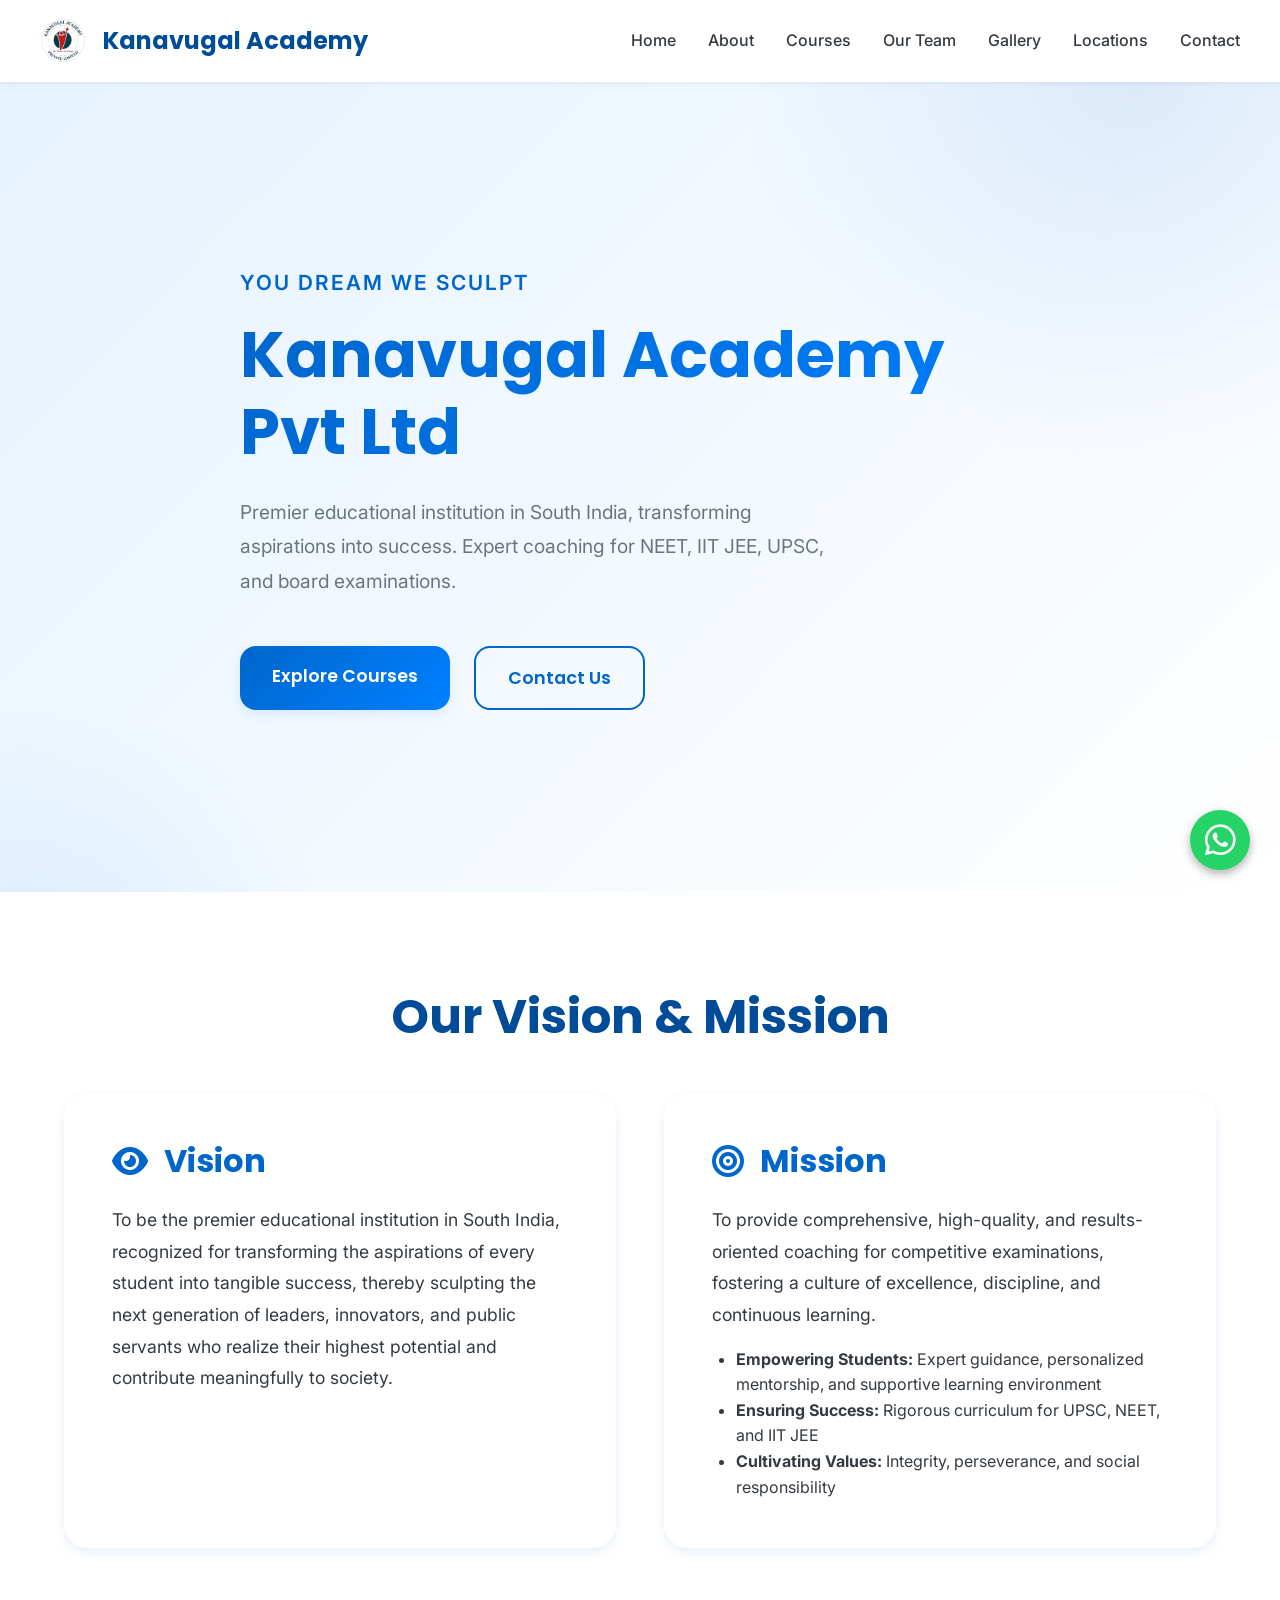
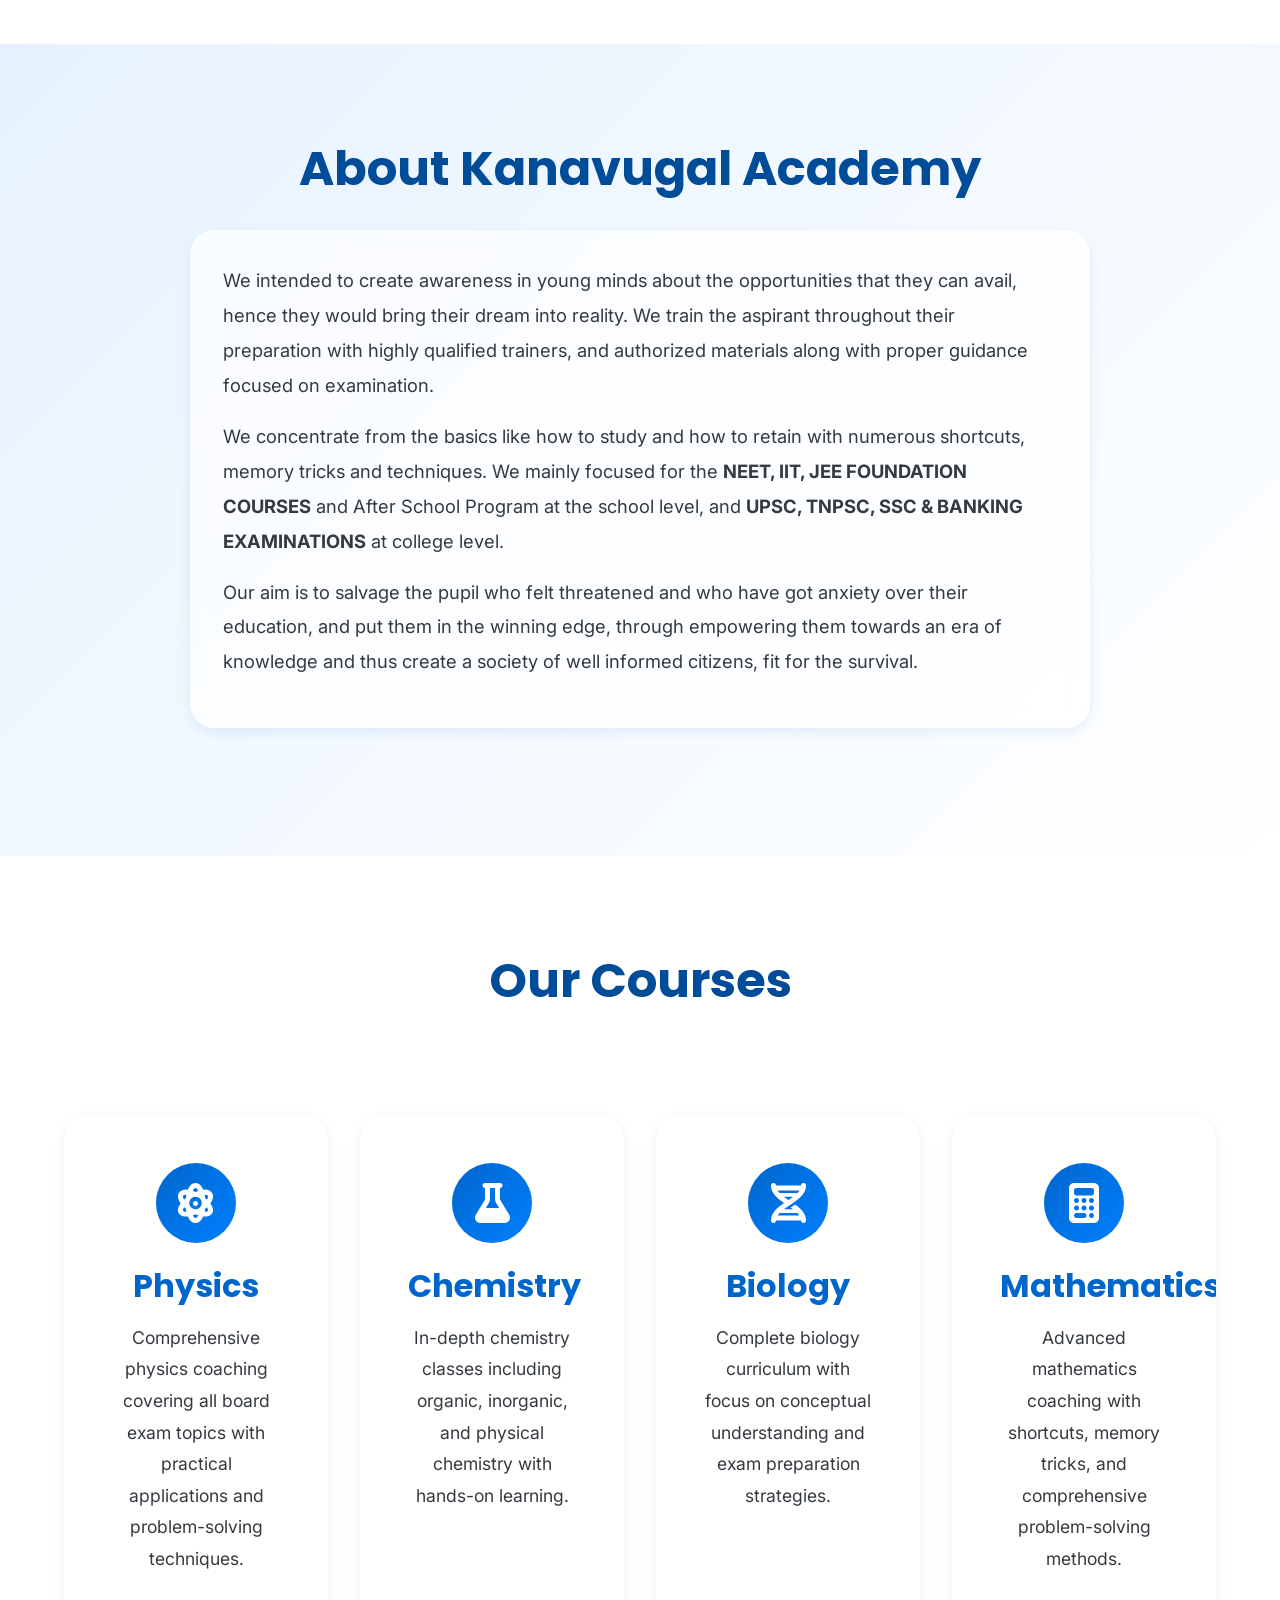
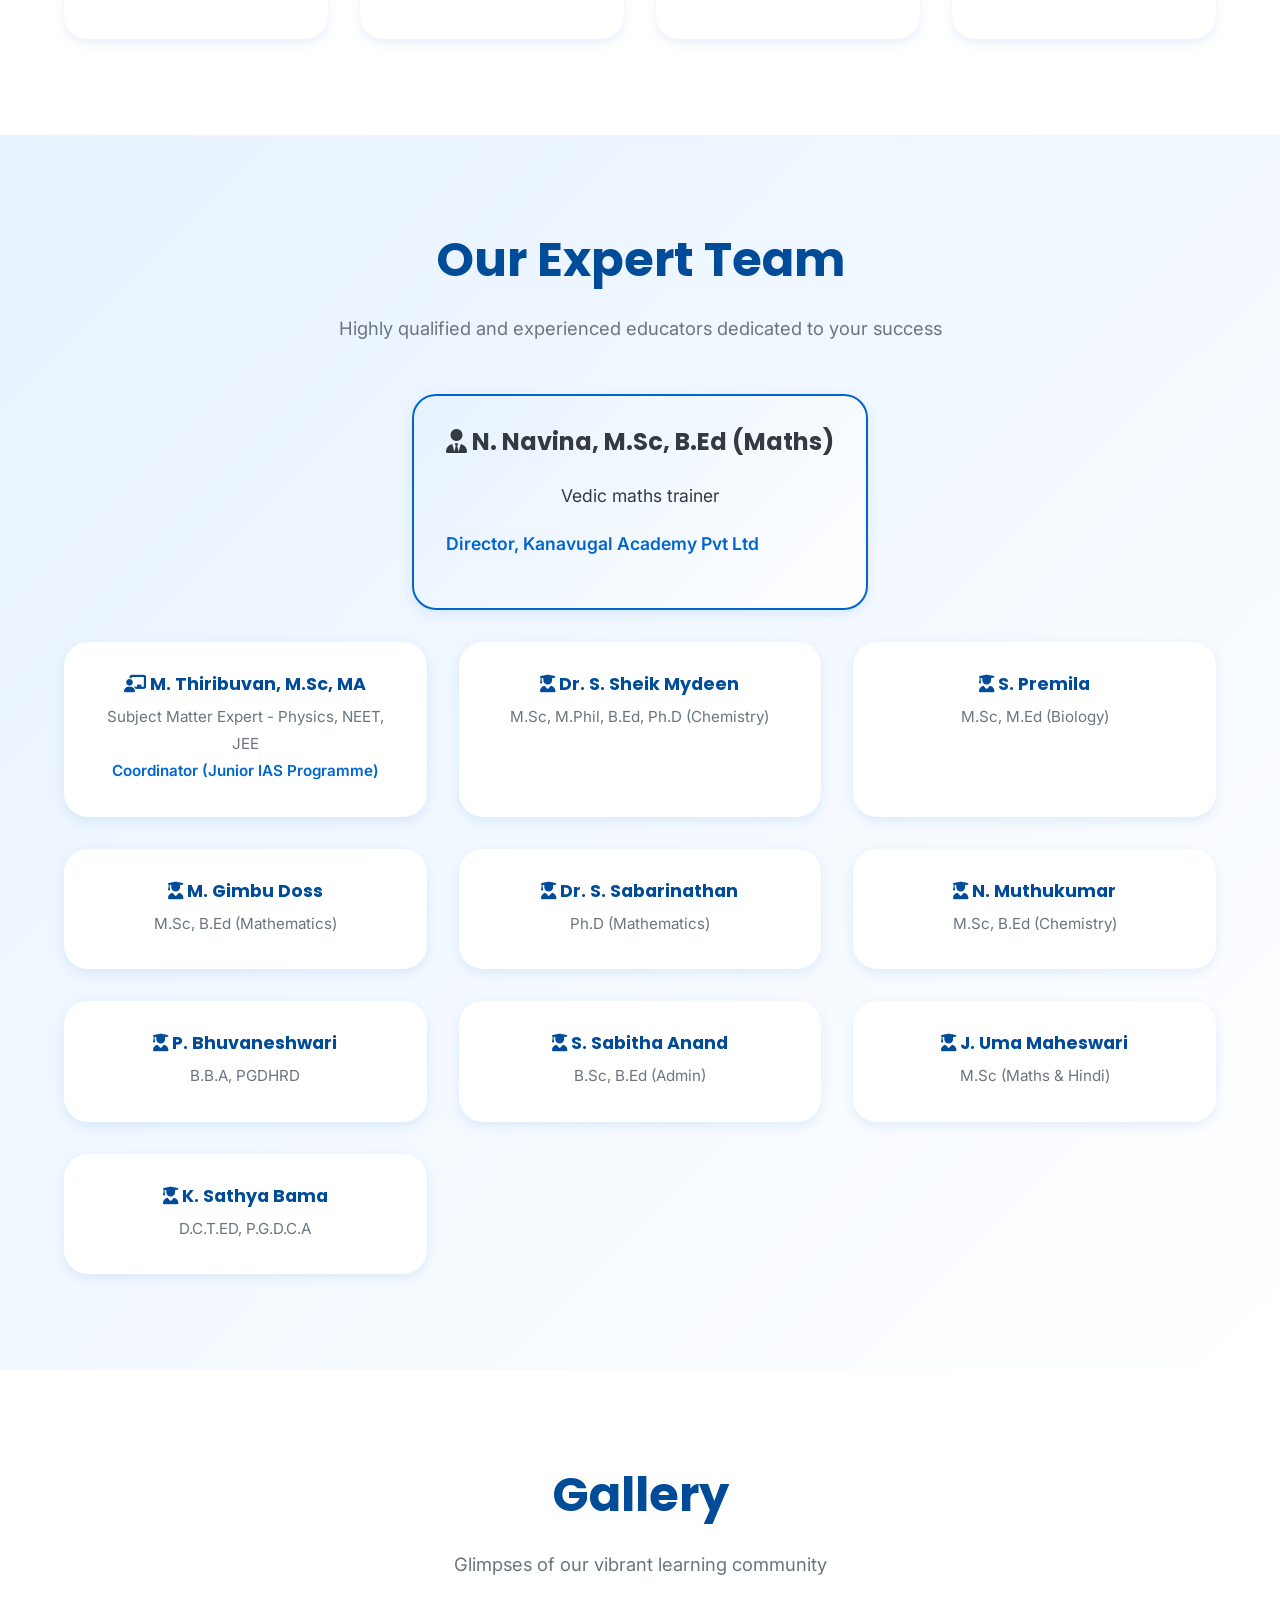
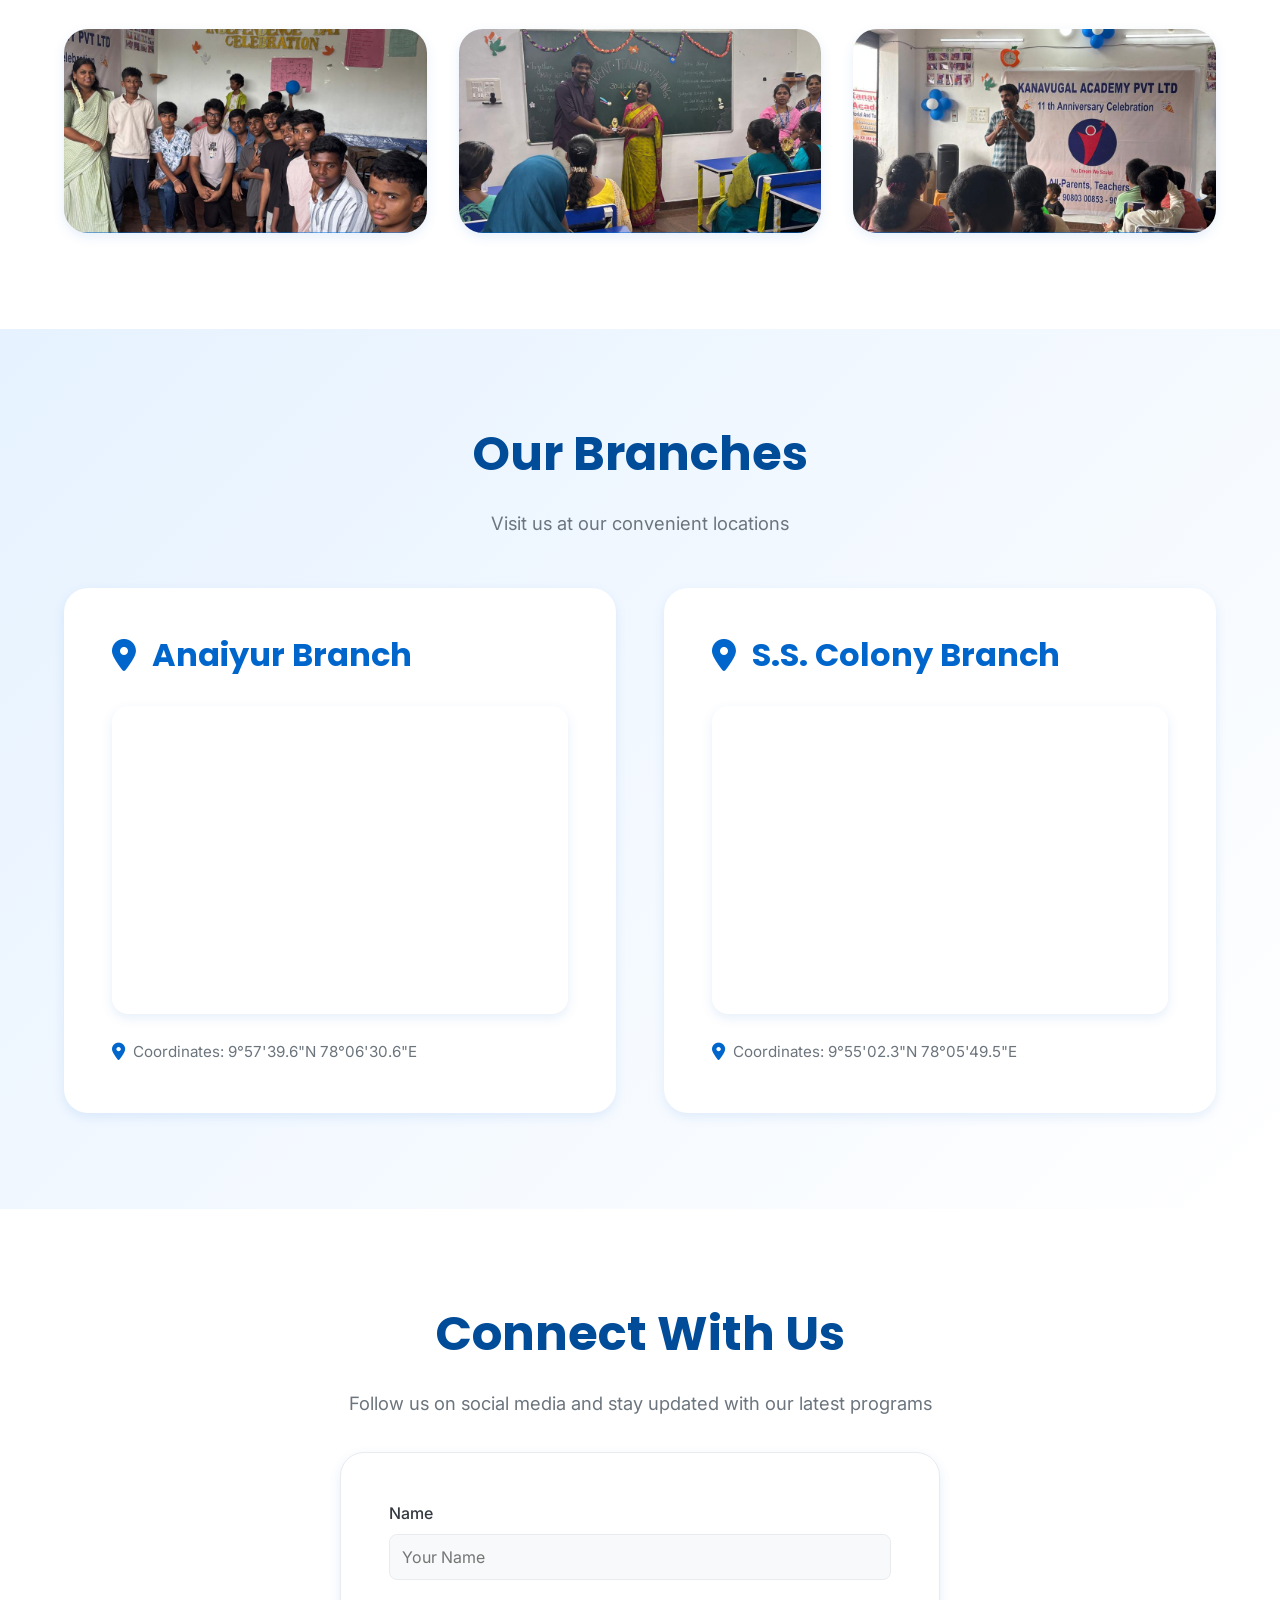
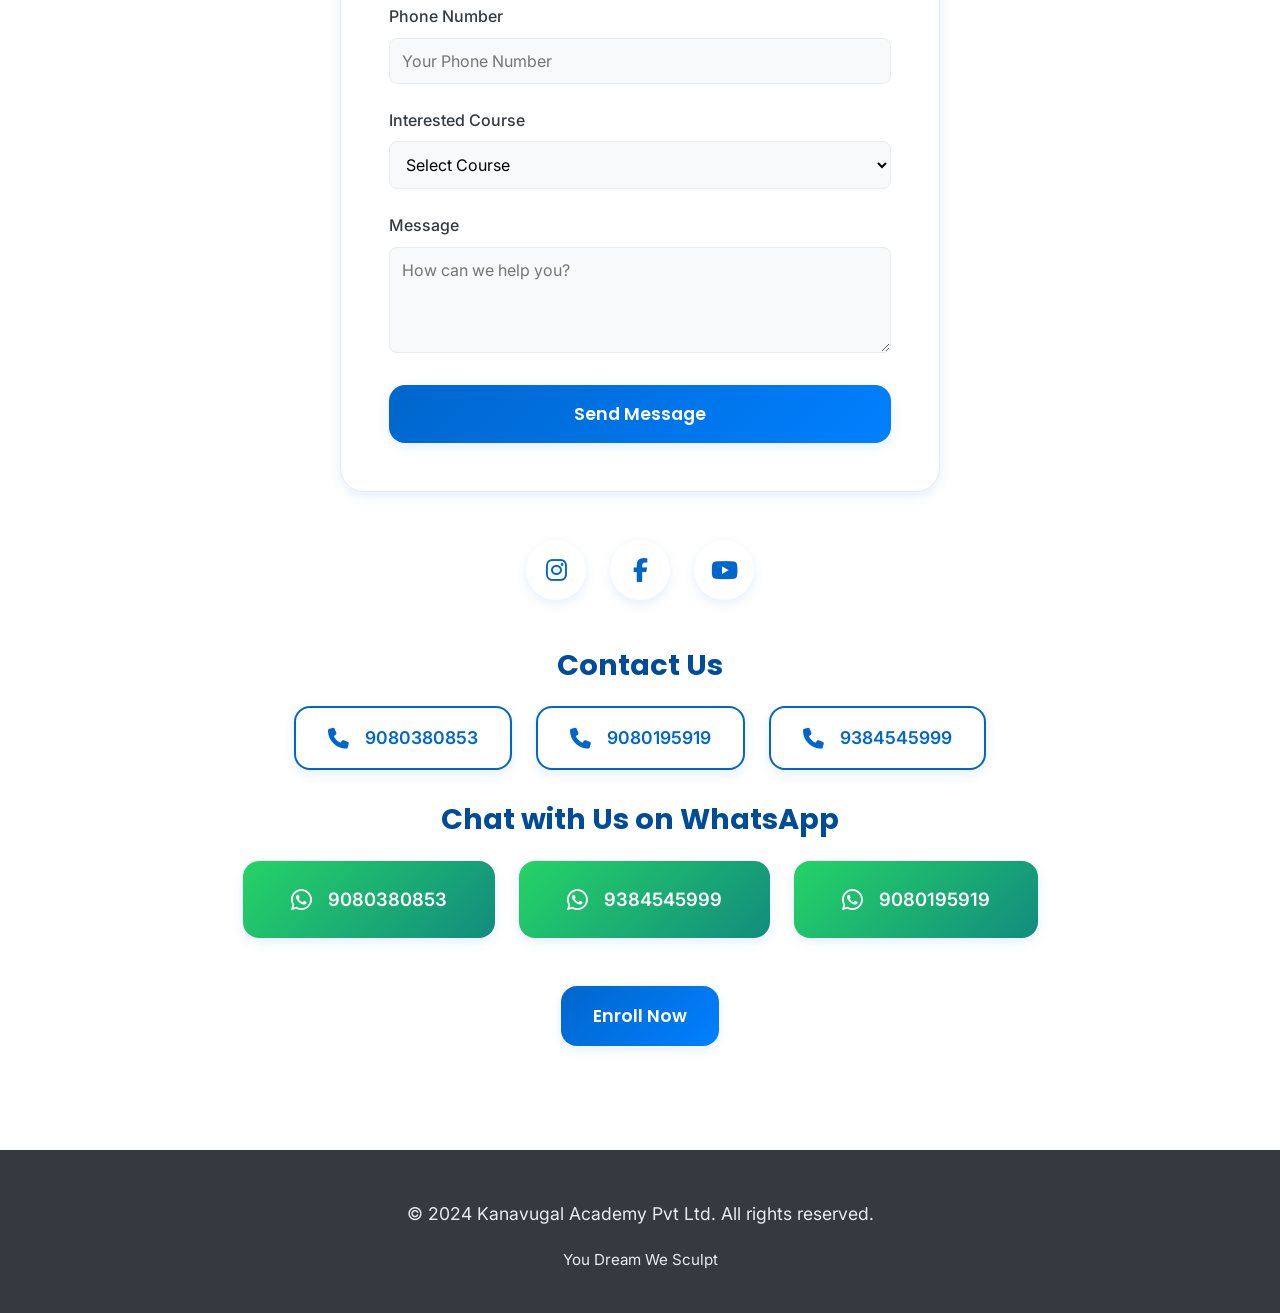
==== index.html @ f7a4aa28 "new" ====
<!DOCTYPE html>
<html lang="en">

<head>
    <meta charset="UTF-8">
    <meta name="viewport" content="width=device-width, initial-scale=1.0">
    <meta name="description"
        content="Kanavugal Academy - Premier tuition center in South India offering coaching for NEET, IIT JEE, UPSC, and board examinations. You Dream We Sculpt.">
    <meta name="keywords"
        content="tuition, coaching, NEET, IIT JEE, UPSC, board exams, education, South India, madurai , anaiyur , s.s colony">
    <title>Kanavugal Academy - You Dream We Sculpt</title>

    <!-- Google Fonts -->
    <link rel="preconnect" href="https://fonts.googleapis.com">
    <link rel="preconnect" href="https://fonts.gstatic.com" crossorigin>
    <link
        href="https://fonts.googleapis.com/css2?family=Inter:wght@300;400;500;600;700&family=Poppins:wght@600;700;800&display=swap"
        rel="stylesheet">

    <!-- Font Awesome -->
    <link rel="stylesheet" href="https://cdnjs.cloudflare.com/ajax/libs/font-awesome/6.4.0/css/all.min.css">

    <!-- Stylesheet -->
    <link rel="stylesheet" href="index.css">
    <link rel="shortcut icon" href="./assets/logo.jpeg" type="image/x-icon">
</head>

<body>
    <!-- Header & Navigation -->
    <header class="header">
        <nav class="nav container">
            <div class="logo">
                <img src="./assets/logo.png" alt="Kanavugal Academy Logo" class="logo-img">
                <span>Kanavugal Academy</span>
            </div>
            <ul class="nav-links" id="navLinks">
                <li><a href="#home">Home</a></li>
                <li><a href="#about">About</a></li>
                <li><a href="#courses">Courses</a></li>
                <li><a href="#staff">Our Team</a></li>
                <li><a href="#gallery">Gallery</a></li>
                <li><a href="#locations">Locations</a></li>
                <li><a href="#contact">Contact</a></li>
            </ul>
            <button class="mobile-menu-toggle" id="mobileMenuToggle" aria-label="Toggle menu">
                <span></span>
                <span></span>
                <span></span>
            </button>
        </nav>
    </header>

    <!-- Hero Section -->
    <section id="home" class="hero">
        <div class="container">
            <div class="hero-content scroll-reveal">
                <p class="hero-tagline">You Dream We Sculpt</p>
                <h1 class="hero-title">Kanavugal Academy Pvt Ltd</h1>
                <p class="hero-description">
                    Premier educational institution in South India, transforming aspirations into success.
                    Expert coaching for NEET, IIT JEE, UPSC, and board examinations.
                </p>
                <div class="hero-buttons">
                    <a href="#courses" class="btn btn-primary">Explore Courses</a>
                    <a href="#contact" class="btn btn-outline">Contact Us</a>
                </div>
            </div>
        </div>
    </section>

    <!-- Vision & Mission Section -->
    <section id="vision-mission" class="section">
        <div class="container">
            <h2 class="text-center scroll-reveal">Our Vision & Mission</h2>
            <div class="vision-mission-grid">
                <!-- Vision Card -->
                <div class="card vision-card scroll-reveal">
                    <h3><i class="fas fa-eye icon"></i> Vision</h3>
                    <p>
                        To be the premier educational institution in South India, recognized for transforming
                        the aspirations of every student into tangible success, thereby sculpting the next
                        generation of leaders, innovators, and public servants who realize their highest
                        potential and contribute meaningfully to society.
                    </p>
                </div>

                <!-- Mission Card -->
                <div class="card mission-card scroll-reveal">
                    <h3><i class="fas fa-bullseye icon"></i> Mission</h3>
                    <p>
                        To provide comprehensive, high-quality, and results-oriented coaching for competitive
                        examinations, fostering a culture of excellence, discipline, and continuous learning.
                    </p>
                    <ul style="margin-top: 1rem; padding-left: 1.5rem;">
                        <li><strong>Empowering Students:</strong> Expert guidance, personalized mentorship, and
                            supportive learning environment</li>
                        <li><strong>Ensuring Success:</strong> Rigorous curriculum for UPSC, NEET, and IIT JEE</li>
                        <li><strong>Cultivating Values:</strong> Integrity, perseverance, and social responsibility</li>
                    </ul>
                </div>
            </div>
        </div>
    </section>

    <!-- About Section -->
    <section id="about" class="section section-alt">
        <div class="container">
            <h2 class="text-center scroll-reveal">About Kanavugal Academy</h2>
            <div class="card card-glass scroll-reveal" style="max-width: 900px; margin: 2rem auto;">
                <p style="font-size: 1.15rem; line-height: 1.9;">
                    We intended to create awareness in young minds about the opportunities that they can avail,
                    hence they would bring their dream into reality. We train the aspirant throughout their
                    preparation with highly qualified trainers, and authorized materials along with proper
                    guidance focused on examination.
                </p>
                <p style="font-size: 1.15rem; line-height: 1.9;">
                    We concentrate from the basics like how to study and how to retain with numerous shortcuts,
                    memory tricks and techniques. We mainly focused for the <strong>NEET, IIT, JEE FOUNDATION
                        COURSES</strong>
                    and After School Program at the school level, and <strong>UPSC, TNPSC, SSC & BANKING
                        EXAMINATIONS</strong>
                    at college level.
                </p>
                <p style="font-size: 1.15rem; line-height: 1.9;">
                    Our aim is to salvage the pupil who felt threatened and who have got anxiety over their education,
                    and put them in the winning edge, through empowering them towards an era of knowledge and thus
                    create a society of well informed citizens, fit for the survival.
                </p>
            </div>
        </div>
    </section>

    <!-- Courses Section -->
    <section id="courses" class="section">
        <div class="container">
            <h2 class="text-center scroll-reveal">Our Courses</h2>
            <p class="text-center scroll-reveal"
                style="max-width: 700px; margin: 0 auto 3rem; font-size: 1.15rem; color: var(--gray);">
                Expert coaching for board examinations with comprehensive curriculum
            </p>
            <div class="courses-grid">
                <!-- Physics -->
                <div class="card course-card scroll-reveal">
                    <div class="course-icon">
                        <i class="fas fa-atom"></i>
                    </div>
                    <h3>Physics</h3>
                    <p>Comprehensive physics coaching covering all board exam topics with practical applications and
                        problem-solving techniques.</p>
                </div>

                <!-- Chemistry -->
                <div class="card course-card scroll-reveal">
                    <div class="course-icon">
                        <i class="fas fa-flask"></i>
                    </div>
                    <h3>Chemistry</h3>
                    <p>In-depth chemistry classes including organic, inorganic, and physical chemistry with hands-on
                        learning.</p>
                </div>

                <!-- Biology -->
                <div class="card course-card scroll-reveal">
                    <div class="course-icon">
                        <i class="fas fa-dna"></i>
                    </div>
                    <h3>Biology</h3>
                    <p>Complete biology curriculum with focus on conceptual understanding and exam preparation
                        strategies.</p>
                </div>

                <!-- Mathematics -->
                <div class="card course-card scroll-reveal">
                    <div class="course-icon">
                        <i class="fas fa-calculator"></i>
                    </div>
                    <h3>Mathematics</h3>
                    <p>Advanced mathematics coaching with shortcuts, memory tricks, and comprehensive problem-solving
                        methods.</p>
                </div>
            </div>
        </div>
    </section>

    <!-- Staff Section -->
    <section id="staff" class="section section-alt">
        <div class="container">
            <h2 class="text-center scroll-reveal">Our Expert Team</h2>
            <p class="text-center scroll-reveal"
                style="max-width: 700px; margin: 0 auto 3rem; font-size: 1.15rem; color: var(--gray);">
                Highly qualified and experienced educators dedicated to your success
            </p>

            <div class="staff-grid">
                <!-- Director -->
                <div class="card director-card scroll-reveal">
                    <h4><i class="fas fa-user-tie"></i> N. Navina, M.Sc, B.Ed (Maths)</h4>
                    <p style="text-align: center;">Vedic maths trainer</p>
                    <p style="font-weight: 600; color: var(--primary-blue); margin-top: 0.5rem;">Director, Kanavugal
                        Academy Pvt Ltd</p>
                </div>

                <!-- Coordinator -->
                <div class="card staff-card scroll-reveal">
                    <h4><i class="fas fa-chalkboard-teacher"></i> M. Thiribuvan, M.Sc, MA</h4>
                    <p>Subject Matter Expert - Physics, NEET, JEE</p>
                    <p style="font-weight: 600; color: var(--primary-blue);">Coordinator (Junior IAS Programme)</p>
                </div>

                <!-- Tutors -->
                <div class="card staff-card scroll-reveal">
                    <h4><i class="fas fa-user-graduate"></i> Dr. S. Sheik Mydeen</h4>
                    <p>M.Sc, M.Phil, B.Ed, Ph.D (Chemistry)</p>
                </div>

                <div class="card staff-card scroll-reveal">
                    <h4><i class="fas fa-user-graduate"></i> S. Premila</h4>
                    <p>M.Sc, M.Ed (Biology)</p>
                </div>

                <div class="card staff-card scroll-reveal">
                    <h4><i class="fas fa-user-graduate"></i> M. Gimbu Doss</h4>
                    <p>M.Sc, B.Ed (Mathematics)</p>
                </div>

                <div class="card staff-card scroll-reveal">
                    <h4><i class="fas fa-user-graduate"></i> Dr. S. Sabarinathan</h4>
                    <p>Ph.D (Mathematics)</p>
                </div>

                <div class="card staff-card scroll-reveal">
                    <h4><i class="fas fa-user-graduate"></i> N. Muthukumar</h4>
                    <p>M.Sc, B.Ed (Chemistry)</p>
                </div>

                <div class="card staff-card scroll-reveal">
                    <h4><i class="fas fa-user-graduate"></i> P. Bhuvaneshwari</h4>
                    <p>B.B.A, PGDHRD</p>
                </div>

                <div class="card staff-card scroll-reveal">
                    <h4><i class="fas fa-user-graduate"></i> S. Sabitha Anand</h4>
                    <p>B.Sc, B.Ed (Admin)</p>
                </div>

                <div class="card staff-card scroll-reveal">
                    <h4><i class="fas fa-user-graduate"></i> J. Uma Maheswari</h4>
                    <p>M.Sc (Maths & Hindi)</p>
                </div>

                <div class="card staff-card scroll-reveal">
                    <h4><i class="fas fa-user-graduate"></i> K. Sathya Bama</h4>
                    <p>D.C.T.ED, P.G.D.C.A</p>
                </div>
            </div>
        </div>
    </section>

    <!-- Gallery Section -->
    <section id="gallery" class="section">
        <div class="container">
            <h2 class="text-center scroll-reveal">Gallery</h2>
            <p class="text-center scroll-reveal"
                style="max-width: 700px; margin: 0 auto 3rem; font-size: 1.15rem; color: var(--gray);">
                Glimpses of our vibrant learning community
            </p>
            <div class="gallery-grid">
                <!-- Group Photo -->
                <div class="gallery-item scroll-reveal">
                    <img src="./assets/group4.jpeg" alt="Kanavugal Academy Group Photo">
                    <div class="gallery-caption">
                        <h4>Our Learning Community</h4>
                        <p>Students and faculty together</p>
                    </div>
                </div>

                <!-- Parent-Teacher Meeting -->
                <div class="gallery-item scroll-reveal">
                    <img src="./assets/P&T meeting2.jpeg" alt="Parent-Teacher Meeting">
                    <div class="gallery-caption">
                        <h4>Parent-Teacher Meeting</h4>
                        <p>Collaborative approach to education</p>
                    </div>
                </div>

                <!-- Anniversary -->
                <div class="gallery-item scroll-reveal">
                    <img src="./assets/anniversary.jpeg" alt="Anniversary Celebration">
                    <div class="gallery-caption">
                        <h4>Anniversary Celebration</h4>
                        <p>Celebrating milestones together</p>
                    </div>
                </div>
            </div>
        </div>
    </section>

    <!-- Locations Section -->
    <section id="locations" class="section section-alt">
        <div class="container">
            <h2 class="text-center scroll-reveal">Our Branches</h2>
            <p class="text-center scroll-reveal"
                style="max-width: 700px; margin: 0 auto 3rem; font-size: 1.15rem; color: var(--gray);">
                Visit us at our convenient locations
            </p>
            <div class="locations-grid">
                <!-- Anaiyur Branch -->
                <div class="card location-card scroll-reveal">
                    <div class="location-header">
                        <i class="fas fa-map-marker-alt"></i>
                        <h3>Anaiyur Branch</h3>
                    </div>
                    <div class="map-container">
                        <iframe src="https://www.google.com/maps?q=9.9610,78.1085&hl=en&z=15&output=embed" width="100%"
                            height="300" style="border:0; border-radius: 0.5rem;" allowfullscreen="" loading="lazy"
                            referrerpolicy="no-referrer-when-downgrade">
                        </iframe>
                    </div>
                    <div class="location-info">
                        <p><i class="fas fa-location-dot"></i> Coordinates: 9°57'39.6"N 78°06'30.6"E</p>
                    </div>
                </div>

                <!-- S.S. Colony Branch -->
                <div class="card location-card scroll-reveal">
                    <div class="location-header">
                        <i class="fas fa-map-marker-alt"></i>
                        <h3>S.S. Colony Branch</h3>
                    </div>
                    <div class="map-container">
                        <iframe src="https://www.google.com/maps?q=9.9173,78.0971&hl=en&z=15&output=embed" width="100%"
                            height="300" style="border:0; border-radius: 0.5rem;" allowfullscreen="" loading="lazy"
                            referrerpolicy="no-referrer-when-downgrade">
                        </iframe>
                    </div>
                    <div class="location-info">
                        <p><i class="fas fa-location-dot"></i> Coordinates: 9°55'02.3"N 78°05'49.5"E</p>
                    </div>
                </div>
            </div>
        </div>
    </section>

    <!-- Contact & Social Section -->
    <section id="contact" class="section">
        <div class="container">
            <h2 class="text-center scroll-reveal">Connect With Us</h2>
            <p class="text-center scroll-reveal"
                style="max-width: 700px; margin: 0 auto 2rem; font-size: 1.15rem; color: var(--gray);">
                Follow us on social media and stay updated with our latest programs
            </p>

            <!-- Contact Form -->
            <div class="card contact-form-card scroll-reveal" style="max-width: 600px; margin: 0 auto 3rem;">
                <form id="contactForm" class="contact-form">
                    <div class="form-group">
                        <label for="name">Name</label>
                        <input type="text" id="name" name="name" required placeholder="Your Name">
                    </div>

                    <div class="form-group">
                        <label for="phone">Phone Number</label>
                        <input type="tel" id="phone" name="phone" required placeholder="Your Phone Number"
                            pattern="[0-9]{10}">
                    </div>

                    <div class="form-group">
                        <label for="course">Interested Course</label>
                        <select id="course" name="course" required>
                            <option value="" disabled selected>Select Course</option>
                            <option value="NEET">NEET</option>
                            <option value="IIT JEE">IIT JEE</option>
                            <option value="UPSC">UPSC</option>
                            <option value="TNPSC">TNPSC</option>
                            <option value="SSC & Banking">SSC & Banking</option>
                            <option value="Board Exams">Board Exams</option>
                            <option value="After School Program">After School Program</option>
                            <option value="Other">Other</option>
                        </select>
                    </div>

                    <div class="form-group">
                        <label for="message">Message</label>
                        <textarea id="message" name="message" rows="4" required
                            placeholder="How can we help you?"></textarea>
                    </div>

                    <div class="text-center">
                        <button type="submit" class="btn btn-primary" style="width: 100%;">Send Message</button>
                    </div>
                </form>
            </div>

            <div class="social-links">
                <a href="https://www.instagram.com/kanavugal_academy?igsh=MWpjbHlkaHV3eWFyMg==" target="_blank"
                    rel="noopener noreferrer" class="social-link" aria-label="Instagram">
                    <i class="fab fa-instagram"></i>
                </a>
                <a href="https://www.facebook.com/share/1A8mV7ntUL/" target="_blank" rel="noopener noreferrer"
                    class="social-link" aria-label="Facebook">
                    <i class="fab fa-facebook-f"></i>
                </a>
                <a href="https://youtube.com/@kanavugalacademy?si=gkngZjti5xDNthuc" target="_blank"
                    rel="noopener noreferrer" class="social-link" aria-label="YouTube">
                    <i class="fab fa-youtube"></i>
                </a>
            </div>

            <!-- Contact Numbers -->
            <div class="contact-info scroll-reveal" style="margin-top: 3rem;">
                <h3 class="text-center" style="margin-bottom: 1.5rem;">Contact Us</h3>
                <div class="contact-numbers">
                    <a href="tel:9080380853" class="contact-number">
                        <i class="fas fa-phone"></i>
                        <span>9080380853</span>
                    </a>
                    <a href="tel:9080195919" class="contact-number">
                        <i class="fas fa-phone"></i>
                        <span>9080195919</span>
                    </a>
                    <a href="tel:9384545999" class="contact-number">
                        <i class="fas fa-phone"></i>
                        <span>9384545999</span>
                    </a>
                </div>
            </div>

            <!-- WhatsApp Buttons -->
            <div class="whatsapp-section scroll-reveal" style="margin-top: 2rem;">
                <h3 class="text-center" style="margin-bottom: 1.5rem;">Chat with Us on WhatsApp</h3>
                <div class="whatsapp-buttons">
                    <a href="https://wa.me/919080380853" target="_blank" rel="noopener noreferrer" class="whatsapp-btn">
                        <i class="fab fa-whatsapp"></i>
                        <span>9080380853</span>
                    </a>
                    <a href="https://wa.me/919384545999" target="_blank" rel="noopener noreferrer" class="whatsapp-btn">
                        <i class="fab fa-whatsapp"></i>
                        <span>9384545999</span>
                    </a>
                    <a href="https://wa.me/919080195919" target="_blank" rel="noopener noreferrer" class="whatsapp-btn">
                        <i class="fab fa-whatsapp"></i>
                        <span>9080195919</span>
                    </a>
                </div>
            </div>

            <div class="text-center scroll-reveal" style="margin-top: 3rem;">
                <a href="#home" class="btn btn-primary">Enroll Now</a>
            </div>
        </div>
    </section>

    <!-- Footer -->
    <footer class="footer">
        <div class="container">
            <p>&copy; 2024 Kanavugal Academy Pvt Ltd. All rights reserved.</p>
            <p style="font-size: 0.95rem; margin-top: 0.5rem;">You Dream We Sculpt</p>
        </div>
    </footer>

    <!-- Floating WhatsApp Button -->
    <a href="https://wa.me/919080380853" class="floating-whatsapp" target="_blank" rel="noopener noreferrer"
        aria-label="Chat on WhatsApp">
        <i class="fab fa-whatsapp"></i>
    </a>

    <!-- JavaScript -->
    <script src="script.js"></script>
</body>

</html>
---- index.css ----
/* ============================================
   KANAVUGAL ACADEMY - DESIGN SYSTEM
   Theme: Blue & White Professional
   ============================================ */

/* ============================================
   CSS CUSTOM PROPERTIES
   ============================================ */
:root {
    /* Primary Colors - Blue Theme */
    --primary-blue: #0066cc;
    --primary-blue-dark: #004c99;
    --primary-blue-light: #3385d6;
    --accent-blue: #0080ff;
    --sky-blue: #e6f2ff;

    /* Neutral Colors */
    --white: #ffffff;
    --off-white: #f8f9fa;
    --light-gray: #e9ecef;
    --gray: #6c757d;
    --dark-gray: #343a40;
    --black: #000000;

    /* Gradient Colors */
    --gradient-primary: linear-gradient(135deg, #0066cc 0%, #0080ff 100%);
    --gradient-light: linear-gradient(135deg, #e6f2ff 0%, #ffffff 100%);
    --gradient-overlay: linear-gradient(135deg, rgba(0, 102, 204, 0.9) 0%, rgba(0, 128, 255, 0.9) 100%);

    /* Shadows */
    --shadow-sm: 0 2px 4px rgba(0, 0, 0, 0.05);
    --shadow-md: 0 4px 12px rgba(0, 102, 204, 0.1);
    --shadow-lg: 0 8px 24px rgba(0, 102, 204, 0.15);
    --shadow-xl: 0 16px 48px rgba(0, 102, 204, 0.2);

    /* Spacing */
    --spacing-xs: 0.5rem;
    --spacing-sm: 1rem;
    --spacing-md: 1.5rem;
    --spacing-lg: 2rem;
    --spacing-xl: 3rem;
    --spacing-2xl: 4rem;
    --spacing-3xl: 6rem;

    /* Typography */
    --font-primary: 'Inter', -apple-system, BlinkMacSystemFont, 'Segoe UI', sans-serif;
    --font-heading: 'Poppins', 'Inter', sans-serif;

    /* Border Radius */
    --radius-sm: 0.5rem;
    --radius-md: 1rem;
    --radius-lg: 1.5rem;
    --radius-xl: 2rem;

    /* Transitions */
    --transition-fast: 0.2s ease;
    --transition-base: 0.3s ease;
    --transition-slow: 0.5s ease;

    /* Z-index */
    --z-dropdown: 1000;
    --z-sticky: 1020;
    --z-fixed: 1030;
    --z-modal: 1050;
}

/* ============================================
   RESET & BASE STYLES
   ============================================ */
* {
    margin: 0;
    padding: 0;
    box-sizing: border-box;
}

html {
    scroll-behavior: smooth;
    font-size: 16px;
}

body {
    font-family: var(--font-primary);
    color: var(--dark-gray);
    background-color: var(--white);
    line-height: 1.6;
    overflow-x: hidden;
}

/* ============================================
   TYPOGRAPHY
   ============================================ */
h1,
h2,
h3,
h4,
h5,
h6 {
    font-family: var(--font-heading);
    font-weight: 700;
    line-height: 1.2;
    color: var(--dark-gray);
    margin-bottom: var(--spacing-md);
}

h1 {
    font-size: clamp(2.5rem, 5vw, 4rem);
    background: var(--gradient-primary);
    -webkit-background-clip: text;
    -webkit-text-fill-color: transparent;
    background-clip: text;
}

h2 {
    font-size: clamp(2rem, 4vw, 3rem);
    color: var(--primary-blue-dark);
}

h3 {
    font-size: clamp(1.5rem, 3vw, 2rem);
    color: var(--primary-blue);
}

h4 {
    font-size: clamp(1.25rem, 2.5vw, 1.5rem);
}

p {
    margin-bottom: var(--spacing-sm);
    font-size: 1.1rem;
    line-height: 1.8;
}

a {
    color: var(--primary-blue);
    text-decoration: none;
    transition: var(--transition-base);
}

a:hover {
    color: var(--accent-blue);
}

/* ============================================
   LAYOUT UTILITIES
   ============================================ */
.container {
    max-width: 1200px;
    margin: 0 auto;
    padding: 0 var(--spacing-md);
}

.section {
    padding: var(--spacing-3xl) 0;
    position: relative;
}

.section-alt {
    background: var(--gradient-light);
}

.text-center {
    text-align: center;
}

.flex {
    display: flex;
}

.flex-center {
    display: flex;
    justify-content: center;
    align-items: center;
}

.grid {
    display: grid;
    gap: var(--spacing-lg);
}

/* ============================================
   BUTTONS
   ============================================ */
.btn {
    display: inline-block;
    padding: var(--spacing-sm) var(--spacing-lg);
    font-family: var(--font-heading);
    font-size: 1.1rem;
    font-weight: 600;
    text-align: center;
    border: none;
    border-radius: var(--radius-md);
    cursor: pointer;
    transition: all var(--transition-base);
    text-decoration: none;
    position: relative;
    overflow: hidden;
}

.btn-primary {
    background: var(--gradient-primary);
    color: var(--white);
    box-shadow: var(--shadow-md);
}

.btn-primary:hover {
    transform: translateY(-2px);
    box-shadow: var(--shadow-lg);
    color: var(--white);
}

.btn-primary::before {
    content: '';
    position: absolute;
    top: 0;
    left: -100%;
    width: 100%;
    height: 100%;
    background: linear-gradient(90deg, transparent, rgba(255, 255, 255, 0.3), transparent);
    transition: var(--transition-slow);
}

.btn-primary:hover::before {
    left: 100%;
}

.btn-outline {
    background: transparent;
    color: var(--primary-blue);
    border: 2px solid var(--primary-blue);
}

.btn-outline:hover {
    background: var(--primary-blue);
    color: var(--white);
    transform: translateY(-2px);
}

/* ============================================
   CARDS
   ============================================ */
.card {
    background: var(--white);
    border-radius: var(--radius-lg);
    padding: var(--spacing-lg);
    box-shadow: var(--shadow-md);
    transition: all var(--transition-base);
    position: relative;
    overflow: hidden;
}

.card::before {
    content: '';
    position: absolute;
    top: 0;
    left: 0;
    width: 100%;
    height: 4px;
    background: var(--gradient-primary);
    transform: scaleX(0);
    transition: var(--transition-base);
}

.card:hover {
    transform: translateY(-8px);
    box-shadow: var(--shadow-xl);
}

.card:hover::before {
    transform: scaleX(1);
}

.card-glass {
    background: rgba(255, 255, 255, 0.7);
    backdrop-filter: blur(10px);
    border: 1px solid rgba(255, 255, 255, 0.3);
}

/* ============================================
   HEADER & NAVIGATION
   ============================================ */
.header {
    position: sticky;
    top: 0;
    width: 100%;
    background: rgba(255, 255, 255, 0.95);
    backdrop-filter: blur(10px);
    box-shadow: var(--shadow-sm);
    z-index: var(--z-sticky);
    transition: var(--transition-base);
}

.nav {
    display: flex;
    justify-content: space-between;
    align-items: center;
    padding: var(--spacing-sm) 0;
}

.logo {
    display: flex;
    align-items: center;
    gap: var(--spacing-sm);
    font-family: var(--font-heading);
    font-size: 1.5rem;
    font-weight: 700;
    color: var(--primary-blue-dark);
}

.logo-img {
    height: 50px;
    width: auto;
}

.nav-links {
    display: flex;
    list-style: none;
    gap: var(--spacing-lg);
    align-items: center;
}

.nav-links a {
    font-weight: 500;
    color: var(--dark-gray);
    position: relative;
    padding: var(--spacing-xs) 0;
}

.nav-links a::after {
    content: '';
    position: absolute;
    bottom: 0;
    left: 0;
    width: 0;
    height: 2px;
    background: var(--gradient-primary);
    transition: var(--transition-base);
}

.nav-links a:hover::after {
    width: 100%;
}

.mobile-menu-toggle {
    display: none;
    flex-direction: column;
    gap: 4px;
    background: none;
    border: none;
    cursor: pointer;
    padding: var(--spacing-xs);
}

.mobile-menu-toggle span {
    width: 25px;
    height: 3px;
    background: var(--primary-blue);
    border-radius: 2px;
    transition: var(--transition-base);
}

/* ============================================
   HERO SECTION
   ============================================ */
.hero {
    min-height: 90vh;
    display: flex;
    align-items: center;
    position: relative;
    background: var(--gradient-light);
    overflow: hidden;
}

.hero::before {
    content: '';
    position: absolute;
    top: -50%;
    right: -20%;
    width: 800px;
    height: 800px;
    background: radial-gradient(circle, rgba(0, 102, 204, 0.1) 0%, transparent 70%);
    border-radius: 50%;
    animation: float 20s ease-in-out infinite;
}

.hero::after {
    content: '';
    position: absolute;
    bottom: -50%;
    left: -20%;
    width: 600px;
    height: 600px;
    background: radial-gradient(circle, rgba(0, 128, 255, 0.1) 0%, transparent 70%);
    border-radius: 50%;
    animation: float 15s ease-in-out infinite reverse;
}

.hero-content {
    position: relative;
    z-index: 1;
    max-width: 800px;
}

.hero-tagline {
    font-size: 1.3rem;
    color: var(--primary-blue);
    font-weight: 600;
    margin-bottom: var(--spacing-sm);
    text-transform: uppercase;
    letter-spacing: 2px;
}

.hero-title {
    margin-bottom: var(--spacing-md);
}

.hero-description {
    font-size: 1.2rem;
    color: var(--gray);
    margin-bottom: var(--spacing-xl);
    max-width: 600px;
}

.hero-buttons {
    display: flex;
    gap: var(--spacing-md);
    flex-wrap: wrap;
}

/* ============================================
   VISION & MISSION
   ============================================ */
.vision-mission-grid {
    display: grid;
    grid-template-columns: repeat(auto-fit, minmax(300px, 1fr));
    gap: var(--spacing-xl);
    margin-top: var(--spacing-xl);
}

.vision-card,
.mission-card {
    position: relative;
    padding: var(--spacing-xl);
}

.vision-card h3,
.mission-card h3 {
    display: flex;
    align-items: center;
    gap: var(--spacing-sm);
    margin-bottom: var(--spacing-md);
}

.icon {
    font-size: 2rem;
}

/* ============================================
   COURSES SECTION
   ============================================ */
.courses-grid {
    display: grid;
    grid-template-columns: repeat(auto-fit, minmax(250px, 1fr));
    gap: var(--spacing-lg);
    margin-top: var(--spacing-xl);
}

.course-card {
    text-align: center;
    padding: var(--spacing-xl);
    width: 100%;
}

.course-icon {
    width: 80px;
    height: 80px;
    margin: 0 auto var(--spacing-md);
    background: var(--gradient-primary);
    border-radius: 50%;
    display: flex;
    align-items: center;
    justify-content: center;
    font-size: 2.5rem;
    color: var(--white);
    transition: var(--transition-base);
}

.course-card:hover .course-icon {
    transform: scale(1.1) rotate(5deg);
}

.course-card h3 {
    margin-bottom: var(--spacing-sm);
}

/* ============================================
   STAFF SECTION
   ============================================ */
.staff-grid {
    display: grid;
    grid-template-columns: repeat(auto-fill, minmax(280px, 1fr));
    gap: var(--spacing-lg);
    margin-top: var(--spacing-xl);
}

.staff-card {
    text-align: center;
    padding: var(--spacing-lg);
}

.staff-card h4 {
    color: var(--primary-blue-dark);
    margin-bottom: var(--spacing-xs);
    font-size: 1.1rem;
}

.staff-card p {
    color: var(--gray);
    font-size: 0.95rem;
    margin-bottom: 0;
}

.director-card {
    grid-column: 1 / -1;
    max-width: 600px;
    margin: 0 auto;
    background: var(--gradient-light);
    border: 2px solid var(--primary-blue);
}

/* ============================================
   GALLERY SECTION
   ============================================ */
.gallery-grid {
    display: grid;
    grid-template-columns: repeat(auto-fit, minmax(300px, 1fr));
    gap: var(--spacing-lg);
    margin-top: var(--spacing-xl);
}

.gallery-item {
    position: relative;
    border-radius: var(--radius-lg);
    overflow: hidden;
    box-shadow: var(--shadow-md);
    transition: var(--transition-base);
    aspect-ratio: 16/9;
}

.gallery-item:hover {
    transform: scale(1.05);
    box-shadow: var(--shadow-xl);
}

.gallery-item img {
    width: 100%;
    height: 100%;
    object-fit: cover;
    display: block;
}

.gallery-caption {
    position: absolute;
    bottom: 0;
    left: 0;
    right: 0;
    background: var(--gradient-overlay);
    color: var(--white);
    padding: var(--spacing-md);
    transform: translateY(100%);
    transition: var(--transition-base);
}

.gallery-item:hover .gallery-caption {
    transform: translateY(0);
}

/* ============================================
   LOCATIONS SECTION
   ============================================ */
.locations-grid {
    display: grid;
    grid-template-columns: repeat(auto-fit, minmax(400px, 1fr));
    gap: var(--spacing-xl);
    margin-top: var(--spacing-xl);
}

.location-card {
    padding: var(--spacing-xl);
}

.location-header {
    display: flex;
    align-items: center;
    gap: var(--spacing-sm);
    margin-bottom: var(--spacing-lg);
    color: var(--primary-blue);
}

.location-header i {
    font-size: 2rem;
    color: var(--primary-blue);
}

.location-header h3 {
    margin-bottom: 0;
}

.map-container {
    margin-bottom: var(--spacing-md);
    border-radius: var(--radius-md);
    overflow: hidden;
    box-shadow: var(--shadow-md);
    transition: var(--transition-base);
}

.map-container:hover {
    box-shadow: var(--shadow-lg);
    transform: scale(1.02);
}

.location-info {
    display: flex;
    flex-direction: column;
    gap: var(--spacing-xs);
}

.location-info p {
    display: flex;
    align-items: center;
    gap: var(--spacing-xs);
    color: var(--gray);
    font-size: 0.95rem;
    margin-bottom: 0;
}

.location-info i {
    color: var(--primary-blue);
    font-size: 1.1rem;
}

/* ============================================
   CONTACT FORM
   ============================================ */
.contact-form-card {
    padding: var(--spacing-xl);
    background: var(--white);
    border: 1px solid var(--light-gray);
}

.form-group {
    margin-bottom: var(--spacing-md);
    text-align: left;
}

.form-group label {
    display: block;
    margin-bottom: 0.5rem;
    color: var(--dark-gray);
    font-weight: 500;
}

.form-group input,
.form-group select,
.form-group textarea {
    width: 100%;
    padding: 0.75rem;
    border: 1px solid var(--light-gray);
    border-radius: var(--radius-sm);
    font-family: var(--font-primary);
    font-size: 1rem;
    transition: var(--transition-base);
    background-color: var(--off-white);
}

.form-group input:focus,
.form-group select:focus,
.form-group textarea:focus {
    outline: none;
    border-color: var(--primary-blue);
    box-shadow: 0 0 0 3px var(--sky-blue);
    background-color: var(--white);
}

.form-group textarea {
    resize: vertical;
}

/* ============================================
   SOCIAL & CONTACT
   ============================================ */
.social-links {
    display: flex;
    gap: var(--spacing-md);
    justify-content: center;
    margin-top: var(--spacing-xl);
}

.social-link {
    width: 60px;
    height: 60px;
    border-radius: 50%;
    background: var(--white);
    display: flex;
    align-items: center;
    justify-content: center;
    font-size: 1.5rem;
    box-shadow: var(--shadow-md);
    transition: var(--transition-base);
    color: var(--primary-blue);
}

.social-link:hover {
    transform: translateY(-5px) scale(1.1);
    box-shadow: var(--shadow-lg);
    background: var(--gradient-primary);
    color: var(--white);
}

/* ============================================
   CONTACT NUMBERS & WHATSAPP
   ============================================ */
.contact-info h3,
.whatsapp-section h3 {
    color: var(--primary-blue-dark);
    font-size: 1.8rem;
}

.contact-numbers {
    display: flex;
    flex-wrap: wrap;
    justify-content: center;
    gap: var(--spacing-md);
    margin-top: var(--spacing-md);
}

.contact-number {
    display: flex;
    align-items: center;
    gap: var(--spacing-sm);
    padding: var(--spacing-sm) var(--spacing-lg);
    background: var(--white);
    border: 2px solid var(--primary-blue);
    border-radius: var(--radius-md);
    color: var(--primary-blue);
    font-size: 1.1rem;
    font-weight: 600;
    box-shadow: var(--shadow-md);
    transition: var(--transition-base);
    text-decoration: none;
}

.contact-number:hover {
    background: var(--primary-blue);
    color: var(--white);
    transform: translateY(-3px);
    box-shadow: var(--shadow-lg);
}

.contact-number i {
    font-size: 1.3rem;
}

.whatsapp-buttons {
    display: flex;
    flex-wrap: wrap;
    justify-content: center;
    gap: var(--spacing-md);
    margin-top: var(--spacing-md);
}

.whatsapp-btn {
    display: flex;
    align-items: center;
    gap: var(--spacing-sm);
    padding: var(--spacing-md) var(--spacing-xl);
    background: linear-gradient(135deg, #25D366 0%, #128C7E 100%);
    border-radius: var(--radius-md);
    color: var(--white);
    font-size: 1.15rem;
    font-weight: 600;
    box-shadow: var(--shadow-md);
    transition: var(--transition-base);
    text-decoration: none;
    position: relative;
    overflow: hidden;
}

.whatsapp-btn::before {
    content: '';
    position: absolute;
    top: 0;
    left: -100%;
    width: 100%;
    height: 100%;
    background: linear-gradient(90deg, transparent, rgba(255, 255, 255, 0.3), transparent);
    transition: var(--transition-slow);
}

.whatsapp-btn:hover::before {
    left: 100%;
}

.whatsapp-btn:hover {
    transform: translateY(-3px) scale(1.05);
    box-shadow: var(--shadow-xl);
    color: var(--white);
}

.whatsapp-btn i {
    font-size: 1.5rem;
    animation: pulse 2s ease-in-out infinite;
}

@keyframes pulse {

    0%,
    100% {
        transform: scale(1);
    }

    50% {
        transform: scale(1.1);
    }
}

/* ============================================
   FOOTER
   ============================================ */
.footer {
    background: var(--dark-gray);
    color: var(--white);
    padding: var(--spacing-xl) 0 var(--spacing-md);
    text-align: center;
}

.footer p {
    color: var(--light-gray);
    margin-bottom: var(--spacing-sm);
}

/* ============================================
   ANIMATIONS
   ============================================ */
@keyframes float {

    0%,
    100% {
        transform: translateY(0) rotate(0deg);
    }

    50% {
        transform: translateY(-30px) rotate(5deg);
    }
}

@keyframes fadeInUp {
    from {
        opacity: 0;
        transform: translateY(30px);
    }

    to {
        opacity: 1;
        transform: translateY(0);
    }
}

.fade-in-up {
    animation: fadeInUp 0.8s ease-out forwards;
}

.scroll-reveal {
    opacity: 0;
    transform: translateY(30px);
    transition: all 0.8s ease-out;
}

.scroll-reveal.revealed {
    opacity: 1;
    transform: translateY(0);
}

/* ============================================
   RESPONSIVE DESIGN
   ============================================ */
@media (max-width: 768px) {
    .nav-links {
        position: fixed;
        top: 70px;
        left: -100%;
        width: 100%;
        height: calc(100vh - 70px);
        background: rgba(255, 255, 255, 0.98);
        backdrop-filter: blur(10px);
        flex-direction: column;
        justify-content: flex-start;
        padding: var(--spacing-xl);
        transition: var(--transition-base);
        box-shadow: var(--shadow-lg);
    }

    .nav-links.active {
        left: 0;
    }

    .mobile-menu-toggle {
        display: flex;
    }

    .hero {
        min-height: 70vh;
        text-align: center;
    }

    .hero-content {
        max-width: 100%;
    }

    .hero-buttons {
        justify-content: center;
    }

    .vision-mission-grid {
        grid-template-columns: 1fr;
    }

    .courses-grid {
        grid-template-columns: 1fr;
    }

    .staff-grid {
        grid-template-columns: 1fr;
    }

    .gallery-grid {
        grid-template-columns: 1fr;
    }

    .locations-grid {
        grid-template-columns: 1fr;
    }

    .contact-numbers,
    .whatsapp-buttons {
        flex-direction: column;
        align-items: stretch;
    }

    .contact-number,
    .whatsapp-btn {
        width: 100%;
        justify-content: center;
    }

    .section {
        padding: var(--spacing-xl) 0;
    }
}

@media (max-width: 480px) {
    html {
        font-size: 14px;
    }

    .hero-buttons {
        flex-direction: column;
        width: 100%;
    }

    .btn {
        width: 100%;
    }
}

/* ============================================
   FLOATING WHATSAPP BUTTON UI
   ============================================ */
.floating-whatsapp {
    position: fixed;
    bottom: 30px;
    right: 30px;
    width: 60px;
    height: 60px;
    background: #25D366;
    color: white;
    border-radius: 50%;
    display: flex;
    align-items: center;
    justify-content: center;
    font-size: 35px;
    box-shadow: 0 4px 10px rgba(0, 0, 0, 0.3);
    z-index: 1000;
    transition: all 0.3s ease;
    text-decoration: none;
    animation: float-pulse 2s infinite;
}

.floating-whatsapp:hover {
    background: #128C7E;
    transform: scale(1.1);
    box-shadow: 0 6px 14px rgba(0, 0, 0, 0.4);
    color: white;
}

@keyframes float-pulse {
    0% {
        box-shadow: 0 0 0 0 rgba(37, 211, 102, 0.7);
        transform: scale(1);
    }

    70% {
        box-shadow: 0 0 0 15px rgba(37, 211, 102, 0);
        transform: scale(1);
    }

    100% {
        box-shadow: 0 0 0 0 rgba(37, 211, 102, 0);
        transform: scale(1);
    }
}

@media (max-width: 768px) {
    .floating-whatsapp {
        bottom: 20px;
        right: 20px;
        width: 50px;
        height: 50px;
        font-size: 28px;
    }
}
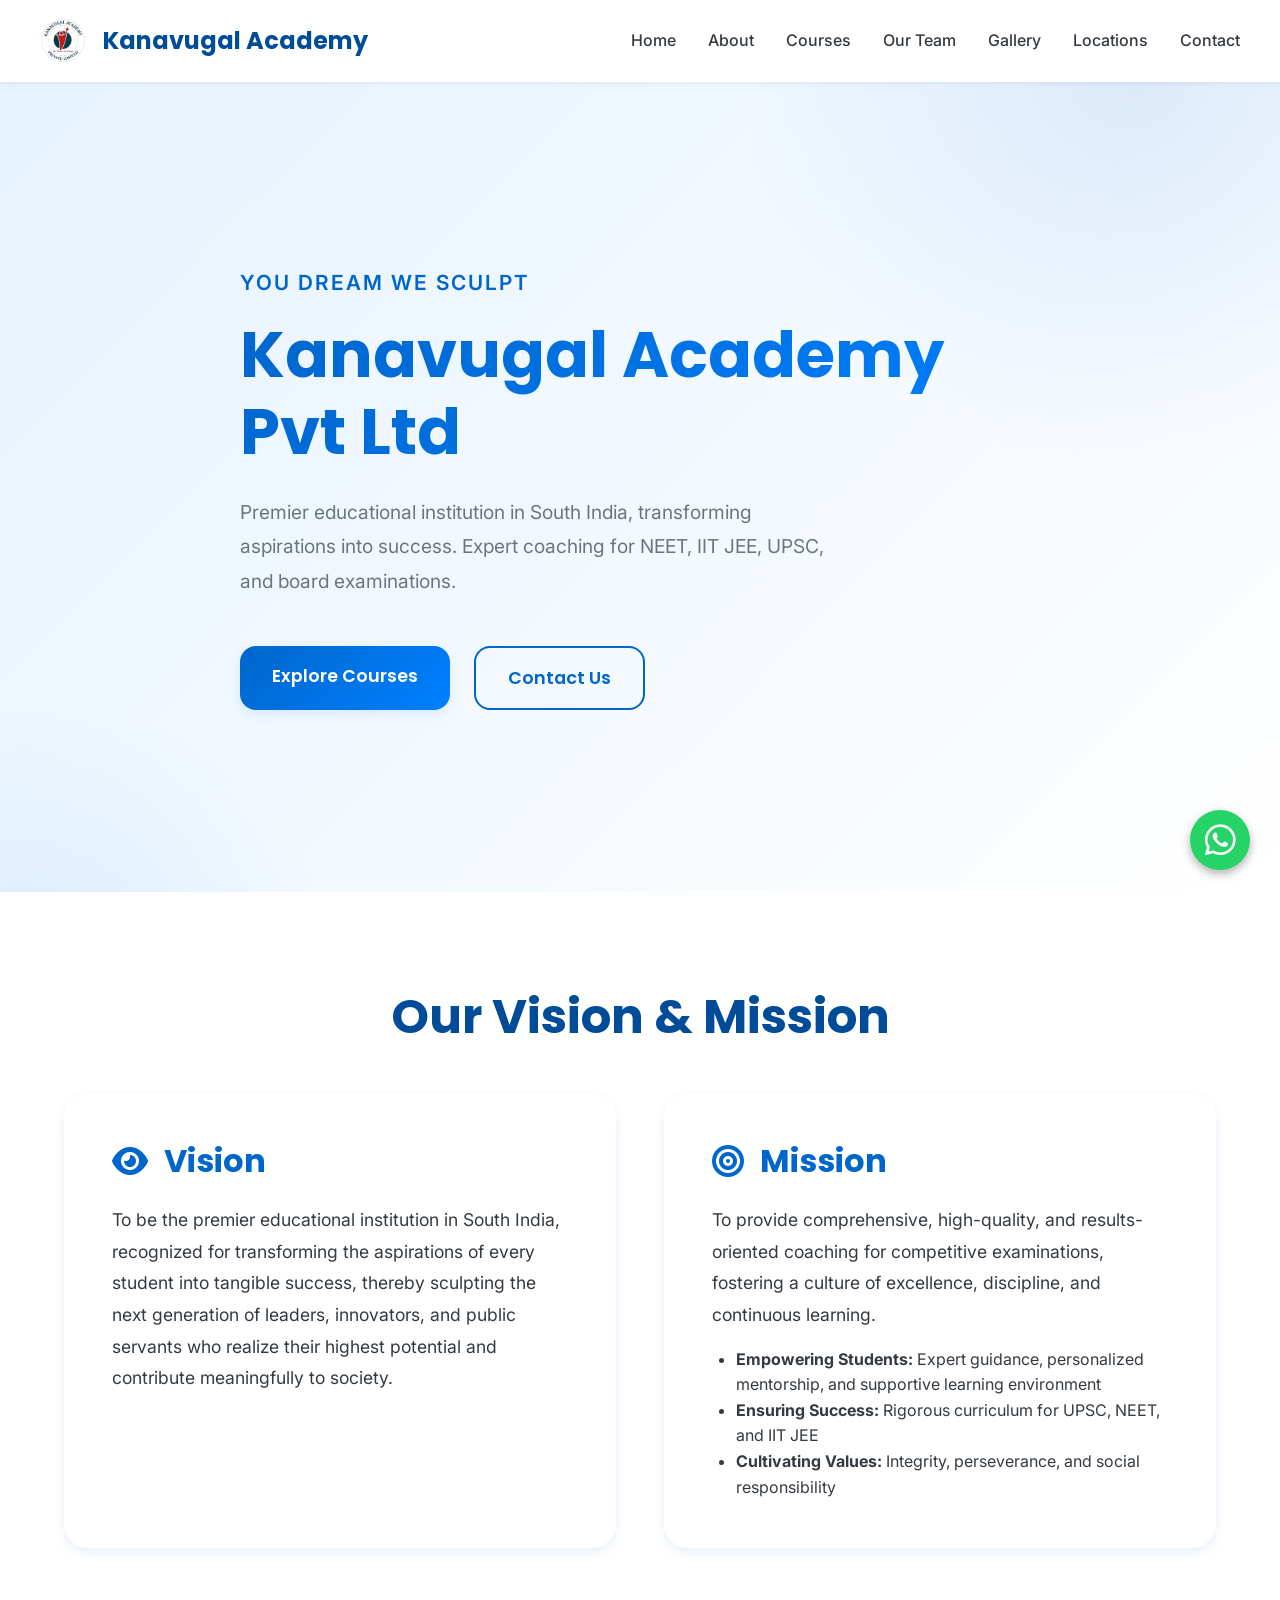
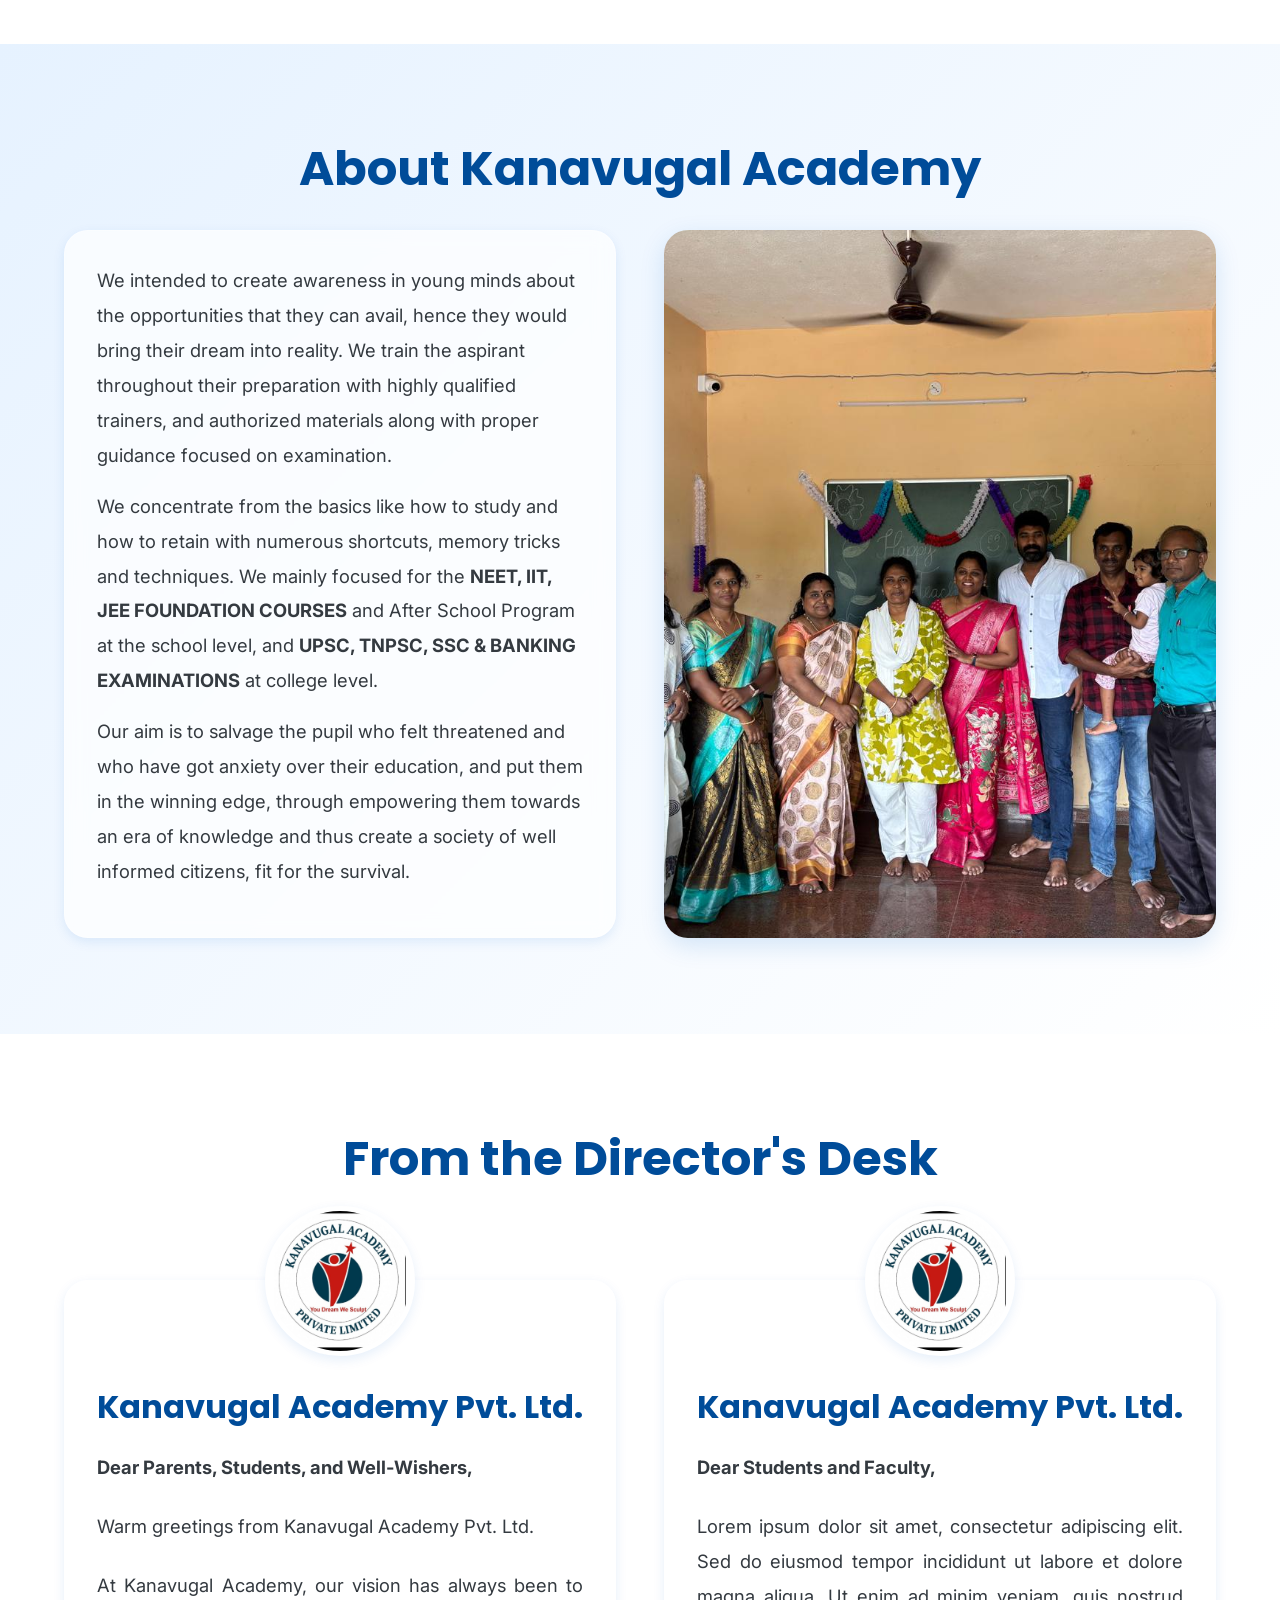
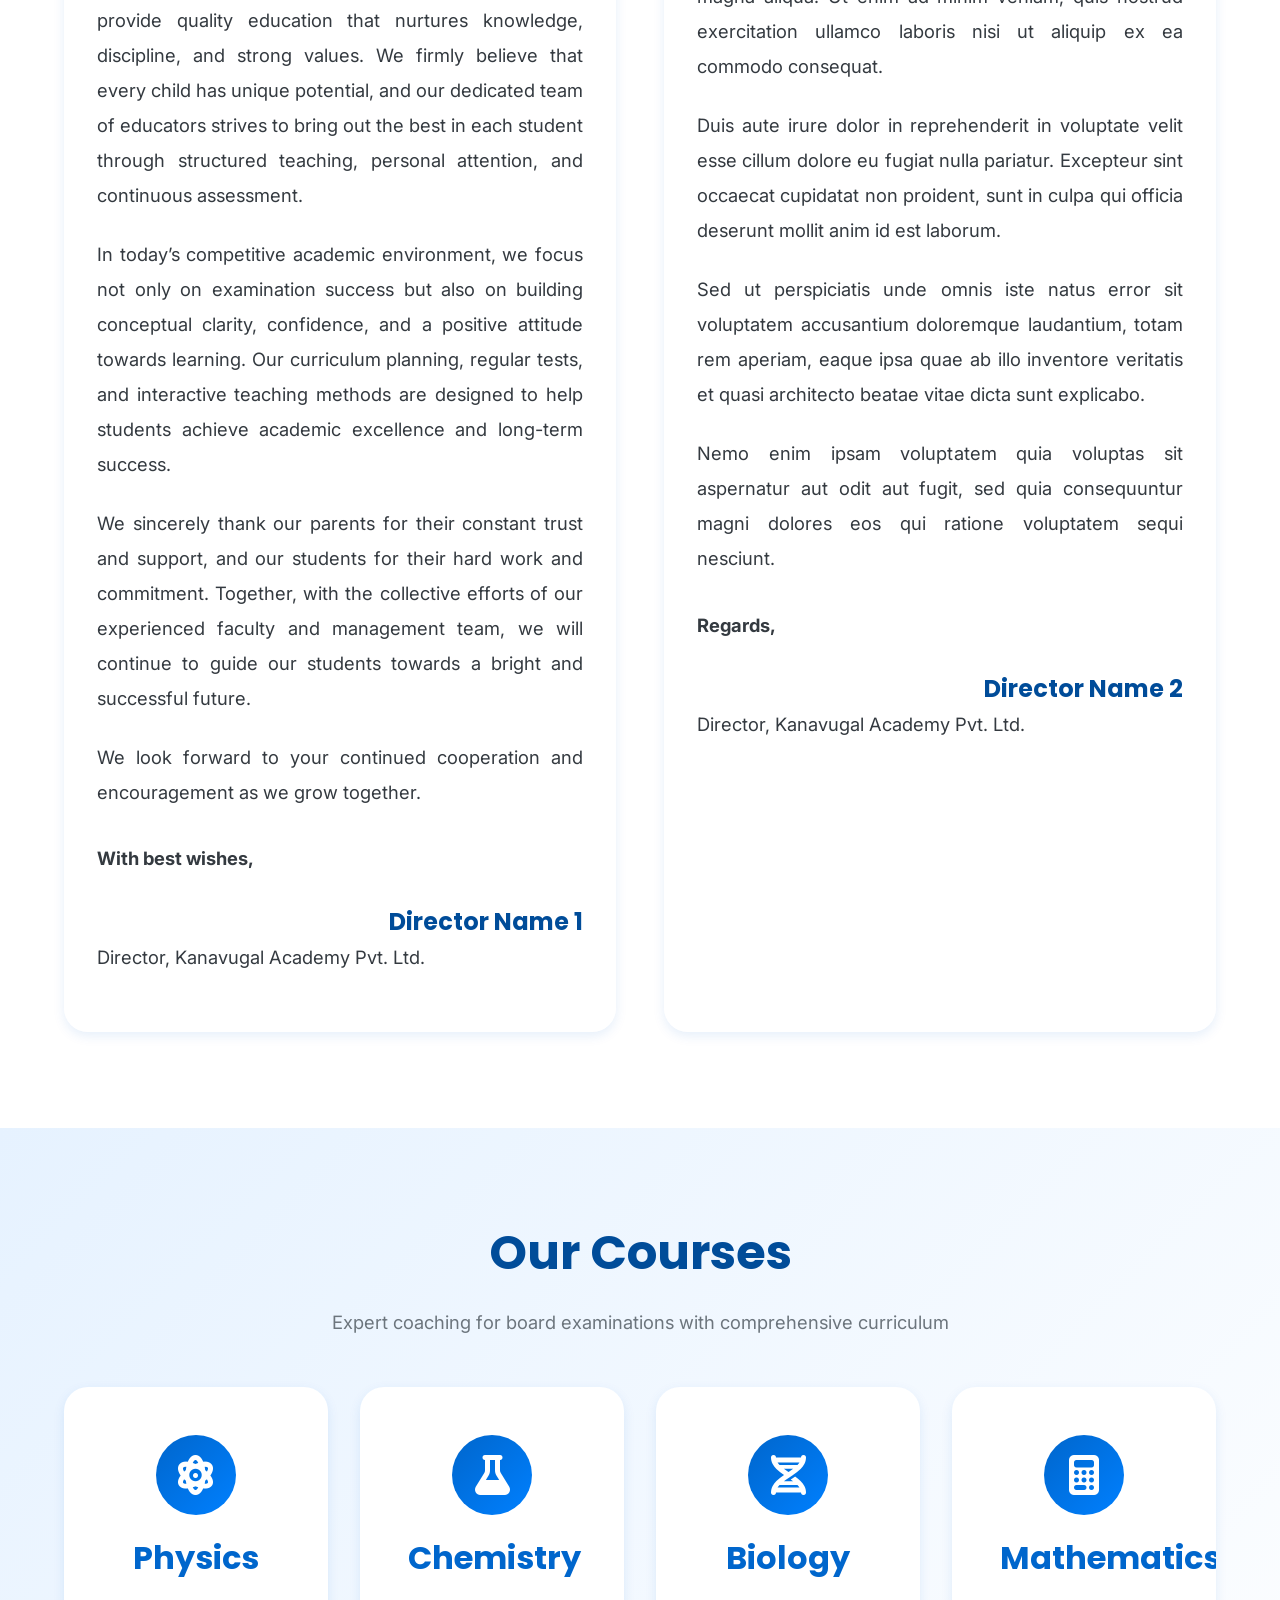
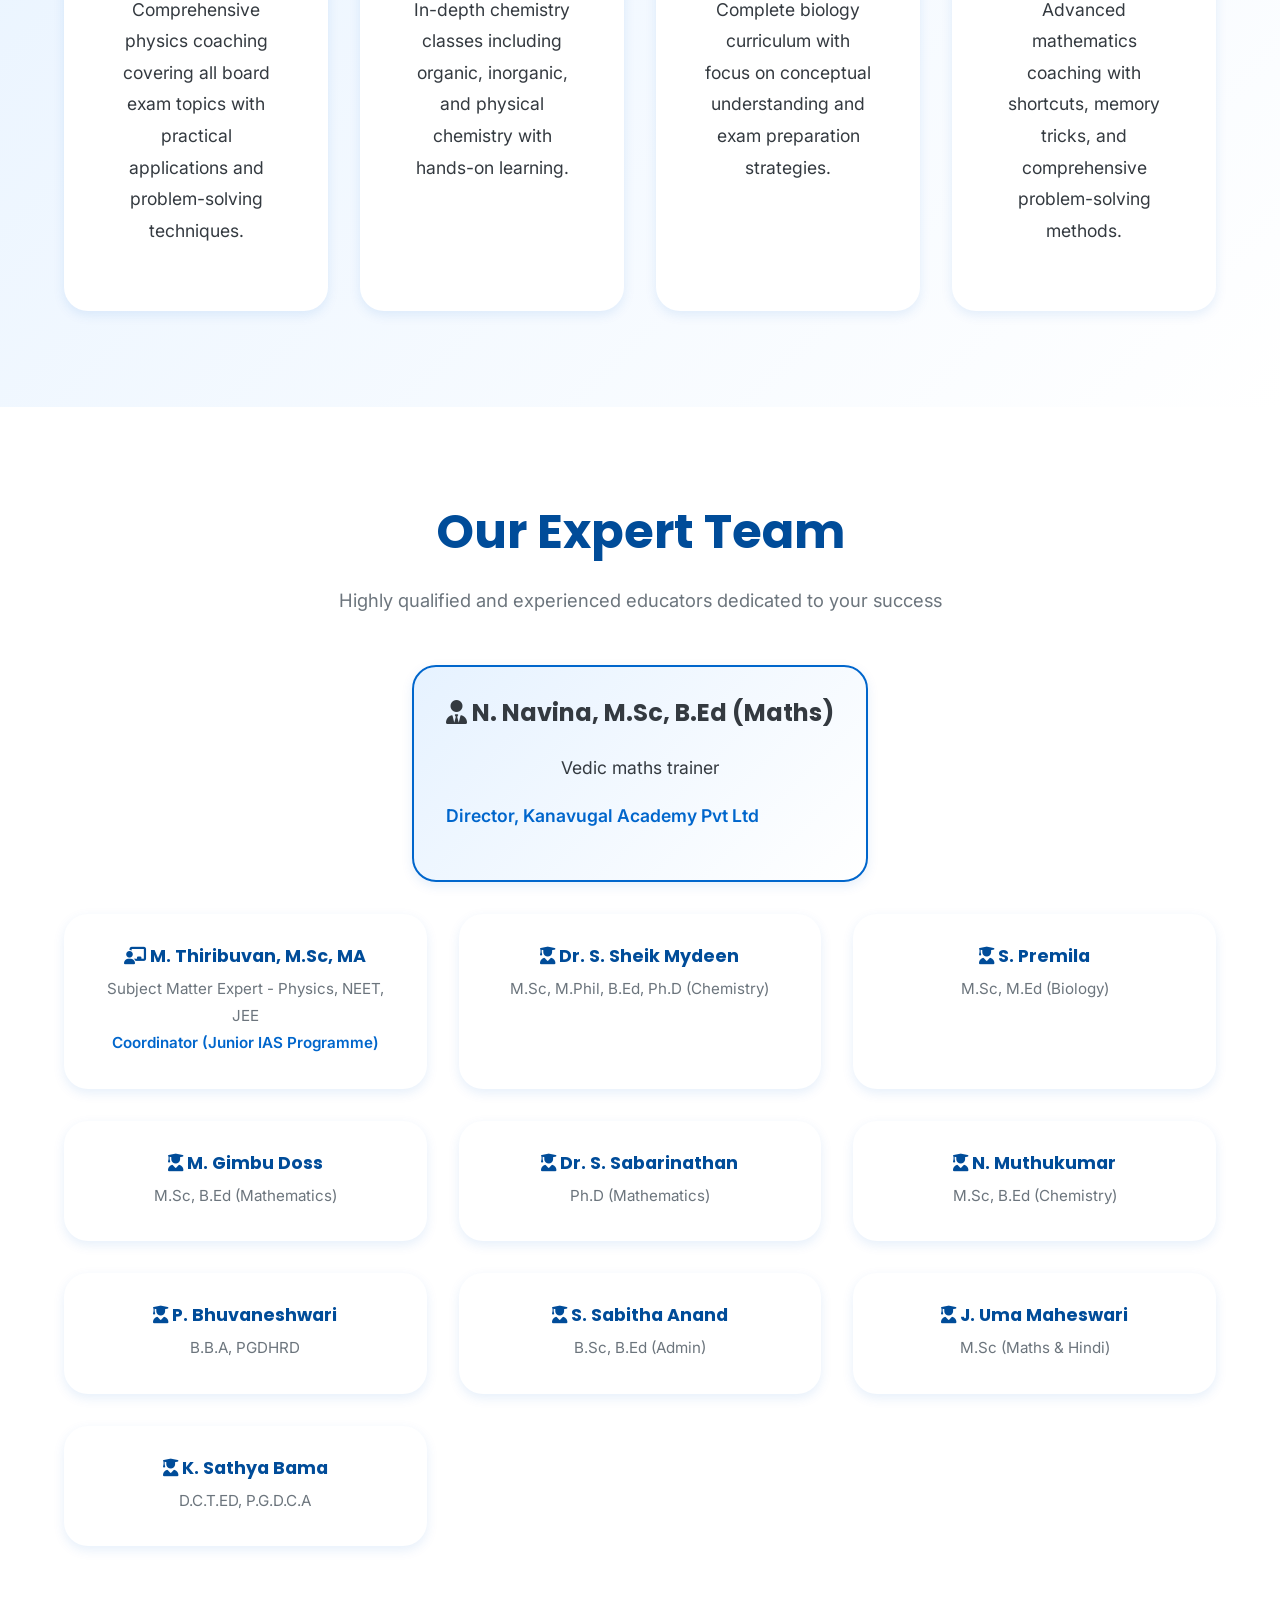
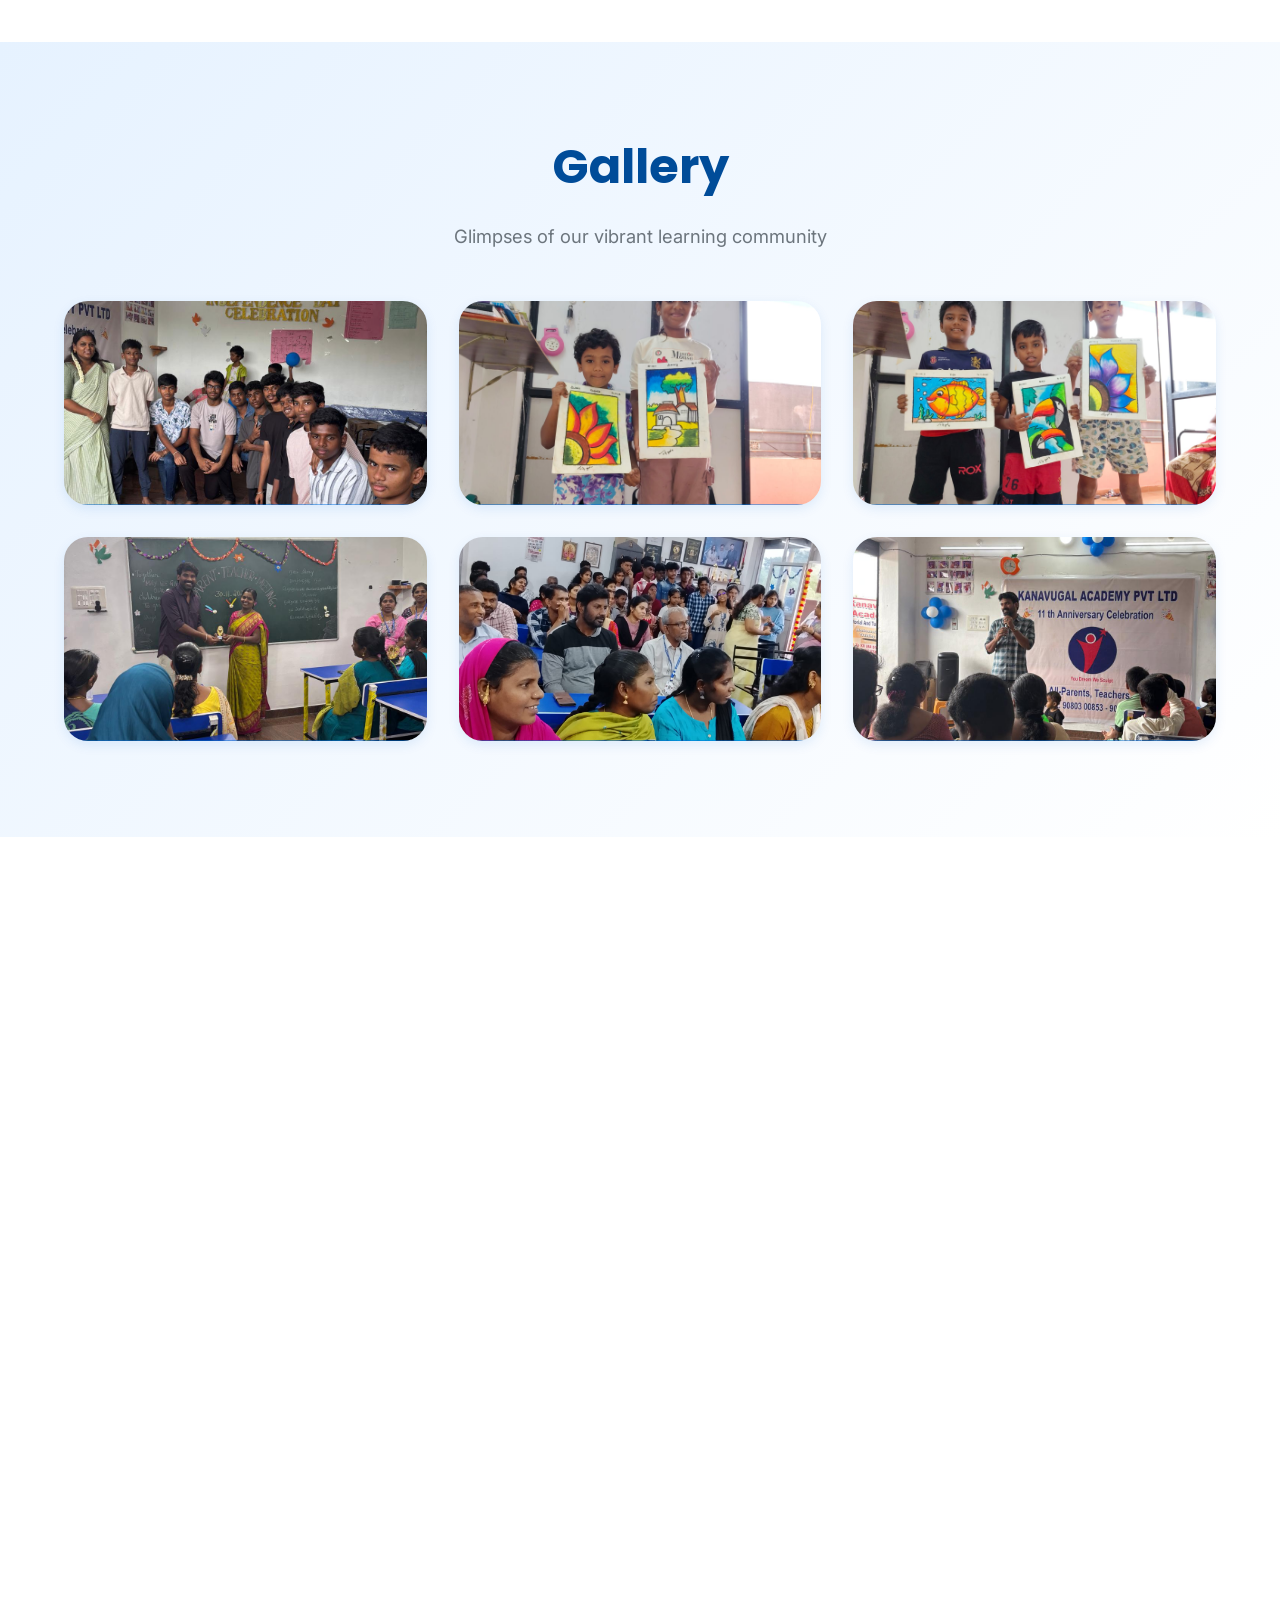
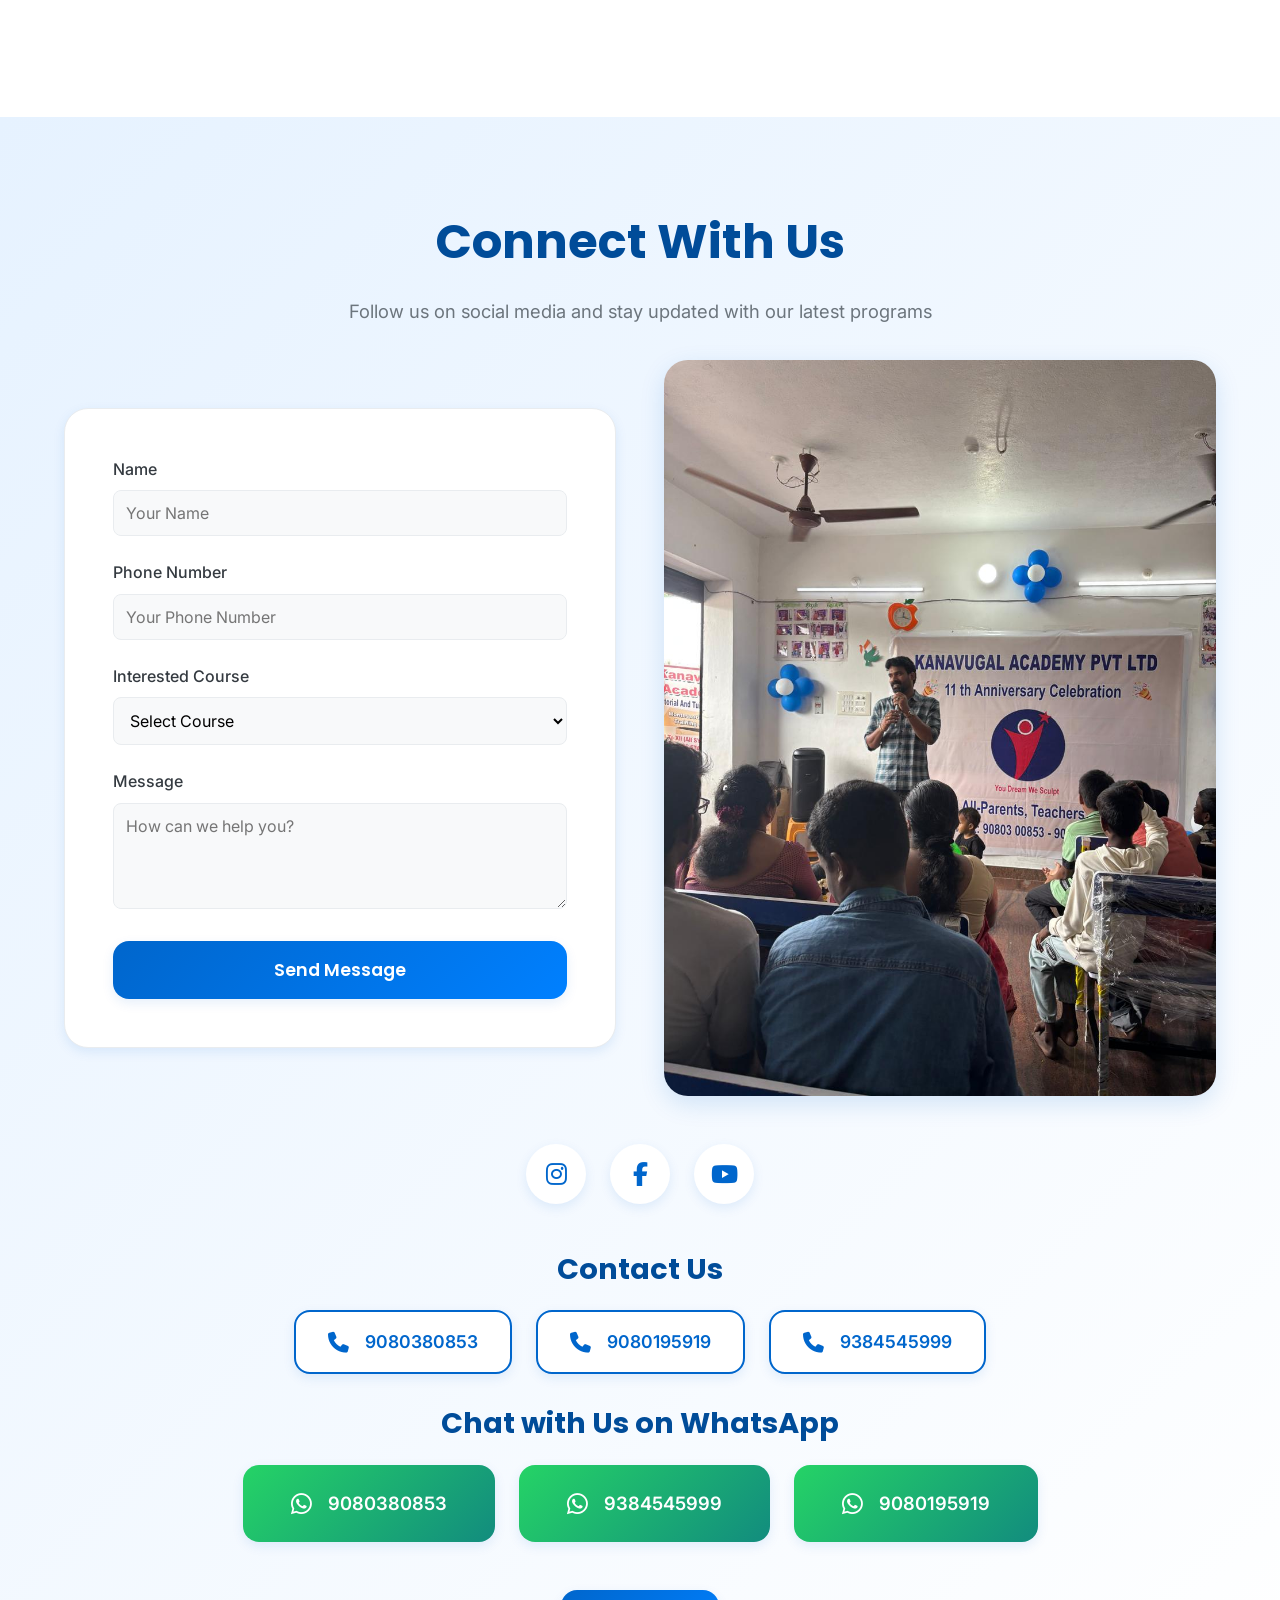
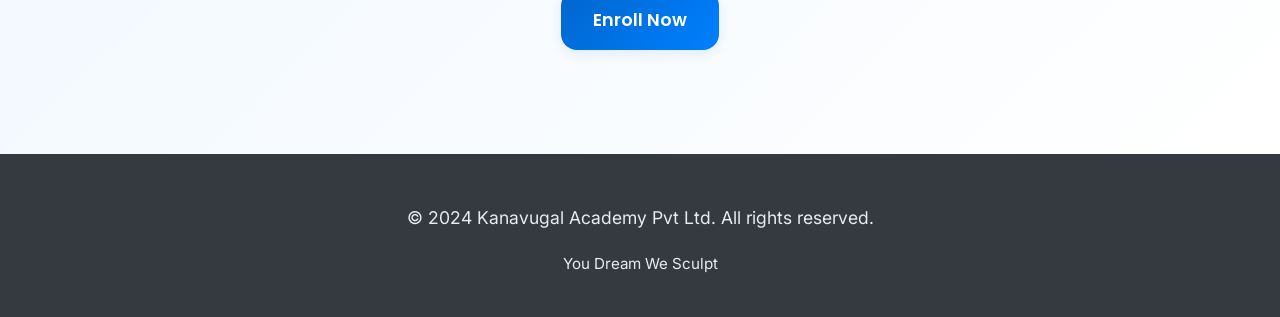
==== commit 1f65ab02: "changes on images and section colouring" ====
--- a/index.html
+++ b/index.html
@@ -106,32 +106,122 @@
     <section id="about" class="section section-alt">
         <div class="container">
             <h2 class="text-center scroll-reveal">About Kanavugal Academy</h2>
-            <div class="card card-glass scroll-reveal" style="max-width: 900px; margin: 2rem auto;">
-                <p style="font-size: 1.15rem; line-height: 1.9;">
-                    We intended to create awareness in young minds about the opportunities that they can avail,
-                    hence they would bring their dream into reality. We train the aspirant throughout their
-                    preparation with highly qualified trainers, and authorized materials along with proper
-                    guidance focused on examination.
-                </p>
-                <p style="font-size: 1.15rem; line-height: 1.9;">
-                    We concentrate from the basics like how to study and how to retain with numerous shortcuts,
-                    memory tricks and techniques. We mainly focused for the <strong>NEET, IIT, JEE FOUNDATION
-                        COURSES</strong>
-                    and After School Program at the school level, and <strong>UPSC, TNPSC, SSC & BANKING
-                        EXAMINATIONS</strong>
-                    at college level.
-                </p>
-                <p style="font-size: 1.15rem; line-height: 1.9;">
-                    Our aim is to salvage the pupil who felt threatened and who have got anxiety over their education,
-                    and put them in the winning edge, through empowering them towards an era of knowledge and thus
-                    create a society of well informed citizens, fit for the survival.
-                </p>
+            <div class="split-layout scroll-reveal" style="margin-top: 2rem;">
+                <div class="split-content card card-glass">
+                    <p style="font-size: 1.15rem; line-height: 1.9;">
+                        We intended to create awareness in young minds about the opportunities that they can avail,
+                        hence they would bring their dream into reality. We train the aspirant throughout their
+                        preparation with highly qualified trainers, and authorized materials along with proper
+                        guidance focused on examination.
+                    </p>
+                    <p style="font-size: 1.15rem; line-height: 1.9;">
+                        We concentrate from the basics like how to study and how to retain with numerous shortcuts,
+                        memory tricks and techniques. We mainly focused for the <strong>NEET, IIT, JEE FOUNDATION
+                            COURSES</strong>
+                        and After School Program at the school level, and <strong>UPSC, TNPSC, SSC & BANKING
+                            EXAMINATIONS</strong>
+                        at college level.
+                    </p>
+                    <p style="font-size: 1.15rem; line-height: 1.9;">
+                        Our aim is to salvage the pupil who felt threatened and who have got anxiety over their
+                        education,
+                        and put them in the winning edge, through empowering them towards an era of knowledge and thus
+                        create a society of well informed citizens, fit for the survival.
+                    </p>
+                </div>
+                <div class="split-image-container">
+                    <img src="./assets/group1.jpeg" alt="About Kanavugal Academy" class="split-image">
+                </div>
+            </div>
+        </div>
+    </section>
+
+    <!-- Director's Desk Section -->
+    <section id="directors-desk" class="section">
+        <div class="container">
+            <h2 class="text-center scroll-reveal">From the Director's Desk</h2>
+            <div class="directors-grid">
+                <!-- Director 1 -->
+                <div class="card card-glass scroll-reveal">
+                    <div class="director-profile-img">
+                        <img src="./assets/logo.jpeg" alt="Director 1">
+                    </div>
+                    <div class="directors-message">
+                        <h3 class="text-center" style="margin-bottom: 1.5rem; color: var(--primary-blue-dark);">
+                            Kanavugal Academy Pvt. Ltd.</h3>
+
+                        <p><strong>Dear Parents, Students, and Well-Wishers,</strong></p>
+
+                        <p>Warm greetings from Kanavugal Academy Pvt. Ltd.</p>
+
+                        <p>At Kanavugal Academy, our vision has always been to provide quality education that nurtures
+                            knowledge, discipline, and strong values. We firmly believe that every child has unique
+                            potential, and our dedicated team of educators strives to bring out the best in each student
+                            through structured teaching, personal attention, and continuous assessment.</p>
+
+                        <p>In today’s competitive academic environment, we focus not only on examination success but
+                            also on building conceptual clarity, confidence, and a positive attitude towards learning.
+                            Our curriculum planning, regular tests, and interactive teaching methods are designed to
+                            help students achieve academic excellence and long-term success.</p>
+
+                        <p>We sincerely thank our parents for their constant trust and support, and our students for
+                            their hard work and commitment. Together, with the collective efforts of our experienced
+                            faculty and
+                            management team, we will continue to guide our students towards a bright and successful
+                            future.
+                        </p>
+
+                        <p>We look forward to your continued cooperation and encouragement as we grow together.</p>
+
+                        <p style="margin-top: 2rem;"><strong>With best wishes,</strong></p>
+
+                        <div class="director-sign-off">
+                            <h4>Director Name 1</h4>
+                            <p>Director, Kanavugal Academy Pvt. Ltd.</p>
+                        </div>
+                    </div>
+                </div>
+
+                <!-- Director 2 -->
+                <div class="card card-glass scroll-reveal">
+                    <div class="director-profile-img">
+                        <img src="./assets/logo.jpeg" alt="Director 2">
+                    </div>
+                    <div class="directors-message">
+                        <h3 class="text-center" style="margin-bottom: 1.5rem; color: var(--primary-blue-dark);">
+                            Kanavugal Academy Pvt. Ltd.</h3>
+
+                        <p><strong>Dear Students and Faculty,</strong></p>
+
+                        <p>Lorem ipsum dolor sit amet, consectetur adipiscing elit. Sed do eiusmod tempor incididunt ut
+                            labore et dolore magna aliqua. Ut enim ad minim veniam, quis nostrud exercitation ullamco
+                            laboris nisi ut aliquip ex ea commodo consequat.</p>
+
+                        <p>Duis aute irure dolor in reprehenderit in voluptate velit esse cillum dolore eu fugiat nulla
+                            pariatur. Excepteur sint occaecat cupidatat non proident, sunt in culpa qui officia deserunt
+                            mollit anim id est laborum.</p>
+
+                        <p>Sed ut perspiciatis unde omnis iste natus error sit voluptatem accusantium doloremque
+                            laudantium, totam rem aperiam, eaque ipsa quae ab illo inventore veritatis et quasi
+                            architecto beatae vitae dicta sunt explicabo.</p>
+
+                        <p>Nemo enim ipsam voluptatem quia voluptas sit aspernatur aut odit aut fugit, sed quia
+                            consequuntur magni dolores eos qui ratione voluptatem sequi nesciunt.</p>
+
+                        <p style="margin-top: 2rem;"><strong>Regards,</strong></p>
+
+                        <div class="director-sign-off">
+                            <h4>Director Name 2</h4>
+                            <p>Director, Kanavugal Academy Pvt. Ltd.</p>
+                        </div>
+                    </div>
+                </div>
             </div>
         </div>
     </section>
 
     <!-- Courses Section -->
-    <section id="courses" class="section">
+    <section id="courses" class="section section-alt">
         <div class="container">
             <h2 class="text-center scroll-reveal">Our Courses</h2>
             <p class="text-center scroll-reveal"
@@ -183,7 +273,7 @@
     </section>
 
     <!-- Staff Section -->
-    <section id="staff" class="section section-alt">
+    <section id="staff" class="section">
         <div class="container">
             <h2 class="text-center scroll-reveal">Our Expert Team</h2>
             <p class="text-center scroll-reveal"
@@ -257,7 +347,7 @@
     </section>
 
     <!-- Gallery Section -->
-    <section id="gallery" class="section">
+    <section id="gallery" class="section section-alt">
         <div class="container">
             <h2 class="text-center scroll-reveal">Gallery</h2>
             <p class="text-center scroll-reveal"
@@ -274,6 +364,24 @@
                     </div>
                 </div>
 
+                <!-- NEW: Group Photo 5 -->
+                <div class="gallery-item scroll-reveal">
+                    <img src="./assets/group5.jpeg" alt="Group Photo">
+                    <div class="gallery-caption">
+                        <h4>Classroom Moments</h4>
+                        <p>Engaging learning sessions</p>
+                    </div>
+                </div>
+
+                <!-- NEW: Group Photo 3 -->
+                <div class="gallery-item scroll-reveal">
+                    <img src="./assets/group3.jpeg" alt="Group Photo">
+                    <div class="gallery-caption">
+                        <h4>Team Spirit</h4>
+                        <p>Building success together</p>
+                    </div>
+                </div>
+
                 <!-- Parent-Teacher Meeting -->
                 <div class="gallery-item scroll-reveal">
                     <img src="./assets/P&T meeting2.jpeg" alt="Parent-Teacher Meeting">
@@ -283,6 +391,15 @@
                     </div>
                 </div>
 
+                <!-- NEW: P&T Meeting 3 -->
+                <div class="gallery-item scroll-reveal">
+                    <img src="./assets/P&T meeting3.jpeg" alt="Parent-Teacher Interaction">
+                    <div class="gallery-caption">
+                        <h4>Interactive Sessions</h4>
+                        <p>Discussing student progress</p>
+                    </div>
+                </div>
+
                 <!-- Anniversary -->
                 <div class="gallery-item scroll-reveal">
                     <img src="./assets/anniversary.jpeg" alt="Anniversary Celebration">
@@ -296,7 +413,7 @@
     </section>
 
     <!-- Locations Section -->
-    <section id="locations" class="section section-alt">
+    <section id="locations" class="section">
         <div class="container">
             <h2 class="text-center scroll-reveal">Our Branches</h2>
             <p class="text-center scroll-reveal"
@@ -342,7 +459,7 @@
     </section>
 
     <!-- Contact & Social Section -->
-    <section id="contact" class="section">
+    <section id="contact" class="section section-alt">
         <div class="container">
             <h2 class="text-center scroll-reveal">Connect With Us</h2>
             <p class="text-center scroll-reveal"
@@ -350,45 +467,52 @@
                 Follow us on social media and stay updated with our latest programs
             </p>
 
-            <!-- Contact Form -->
-            <div class="card contact-form-card scroll-reveal" style="max-width: 600px; margin: 0 auto 3rem;">
-                <form id="contactForm" class="contact-form">
-                    <div class="form-group">
-                        <label for="name">Name</label>
-                        <input type="text" id="name" name="name" required placeholder="Your Name">
-                    </div>
-
-                    <div class="form-group">
-                        <label for="phone">Phone Number</label>
-                        <input type="tel" id="phone" name="phone" required placeholder="Your Phone Number"
-                            pattern="[0-9]{10}">
-                    </div>
-
-                    <div class="form-group">
-                        <label for="course">Interested Course</label>
-                        <select id="course" name="course" required>
-                            <option value="" disabled selected>Select Course</option>
-                            <option value="NEET">NEET</option>
-                            <option value="IIT JEE">IIT JEE</option>
-                            <option value="UPSC">UPSC</option>
-                            <option value="TNPSC">TNPSC</option>
-                            <option value="SSC & Banking">SSC & Banking</option>
-                            <option value="Board Exams">Board Exams</option>
-                            <option value="After School Program">After School Program</option>
-                            <option value="Other">Other</option>
-                        </select>
-                    </div>
-
-                    <div class="form-group">
-                        <label for="message">Message</label>
-                        <textarea id="message" name="message" rows="4" required
-                            placeholder="How can we help you?"></textarea>
-                    </div>
-
-                    <div class="text-center">
-                        <button type="submit" class="btn btn-primary" style="width: 100%;">Send Message</button>
-                    </div>
-                </form>
+            <div class="split-layout scroll-reveal">
+                <!-- Contact Form -->
+                <div class="split-content card contact-form-card">
+                    <form id="contactForm" class="contact-form">
+                        <div class="form-group">
+                            <label for="name">Name</label>
+                            <input type="text" id="name" name="name" required placeholder="Your Name">
+                        </div>
+
+                        <div class="form-group">
+                            <label for="phone">Phone Number</label>
+                            <input type="tel" id="phone" name="phone" required placeholder="Your Phone Number"
+                                pattern="[0-9]{10}">
+                        </div>
+
+                        <div class="form-group">
+                            <label for="course">Interested Course</label>
+                            <select id="course" name="course" required>
+                                <option value="" disabled selected>Select Course</option>
+                                <option value="NEET">NEET</option>
+                                <option value="IIT JEE">IIT JEE</option>
+                                <option value="UPSC">UPSC</option>
+                                <option value="TNPSC">TNPSC</option>
+                                <option value="SSC & Banking">SSC & Banking</option>
+                                <option value="Board Exams">Board Exams</option>
+                                <option value="After School Program">After School Program</option>
+                                <option value="Other">Other</option>
+                            </select>
+                        </div>
+
+                        <div class="form-group">
+                            <label for="message">Message</label>
+                            <textarea id="message" name="message" rows="4" required
+                                placeholder="How can we help you?"></textarea>
+                        </div>
+
+                        <div class="text-center">
+                            <button type="submit" class="btn btn-primary" style="width: 100%;">Send Message</button>
+                        </div>
+                    </form>
+                </div>
+
+                <!-- Contact Side Image -->
+                <div class="split-image-container">
+                    <img src="./assets/anniversary.jpeg" alt="Contact Us" class="split-image">
+                </div>
             </div>
 
             <div class="social-links">
--- a/index.css
+++ b/index.css
@@ -1027,4 +1027,133 @@
         height: 50px;
         font-size: 28px;
     }
+}
+
+/* ============================================
+   DIRECTOR'S DESK SECTION
+   ============================================ */
+.directors-message p {
+    font-size: 1.15rem;
+    line-height: 1.9;
+    margin-bottom: 1.5rem;
+    text-align: justify;
+}
+
+.director-sign-off {
+    margin-top: 2rem;
+    text-align: right;
+}
+
+.director-sign-off h4 {
+    color: var(--primary-blue-dark);
+    margin-bottom: 0.2rem;
+}
+
+@media (max-width: 768px) {
+    .directors-message p {
+        text-align: left;
+    }
+
+    .director-sign-off {
+        text-align: left;
+    }
+}
+
+.directors-grid {
+    display: grid;
+    grid-template-columns: repeat(auto-fit, minmax(400px, 1fr));
+    gap: var(--spacing-xl);
+    margin-top: var(--spacing-lg);
+}
+
+.director-profile-img {
+    width: 150px;
+    height: 150px;
+    border-radius: 50%;
+    margin: -75px auto 2rem;
+    /* Pull image up */
+    border: 5px solid var(--white);
+    box-shadow: var(--shadow-md);
+    overflow: hidden;
+    background: var(--white);
+    position: relative;
+    z-index: 1;
+}
+
+.director-profile-img img {
+    width: 100%;
+    height: 100%;
+    object-fit: contain;
+}
+
+#directors-desk .card {
+    margin-top: 60px;
+    /* Space for the pulled-up image */
+    padding-top: 0;
+    /* Adjust padding if needed */
+    overflow: visible;
+    /* Allow image to pull out of the card */
+}
+
+@media (max-width: 768px) {
+    .directors-grid {
+        grid-template-columns: 1fr;
+    }
+}
+
+/* ============================================
+   SPLIT LAYOUT (IMAGE + CONTENT)
+   ============================================ */
+.split-layout {
+    display: grid;
+    grid-template-columns: 1fr 1fr;
+    gap: var(--spacing-xl);
+    align-items: center;
+    margin-top: var(--spacing-lg);
+}
+
+.split-image-container {
+    height: 100%;
+    min-height: 400px;
+    border-radius: var(--radius-lg);
+    overflow: hidden;
+    box-shadow: var(--shadow-lg);
+    position: relative;
+    /* transition: var(--transition-base); */
+}
+
+.split-image-container:hover {
+    box-shadow: var(--shadow-xl);
+    transform: translateY(-5px);
+}
+
+.split-image {
+    width: 100%;
+    height: 100%;
+    object-fit: cover;
+    display: block;
+    transition: transform var(--transition-slow);
+}
+
+.split-image-container:hover .split-image {
+    transform: scale(1.05);
+}
+
+.split-content.card {
+    /* If removing margin auto from original inline styles */
+    margin: 0;
+}
+
+@media (max-width: 900px) {
+    .split-layout {
+        grid-template-columns: 1fr;
+        gap: var(--spacing-md);
+    }
+
+    .split-image-container {
+        min-height: 250px;
+        /* Decide order: Image top or bottom? Default is bottom if HTML order is Content -> Image. 
+           If use 'order: -1' on container, it goes to top. */
+        order: -1;
+    }
 }
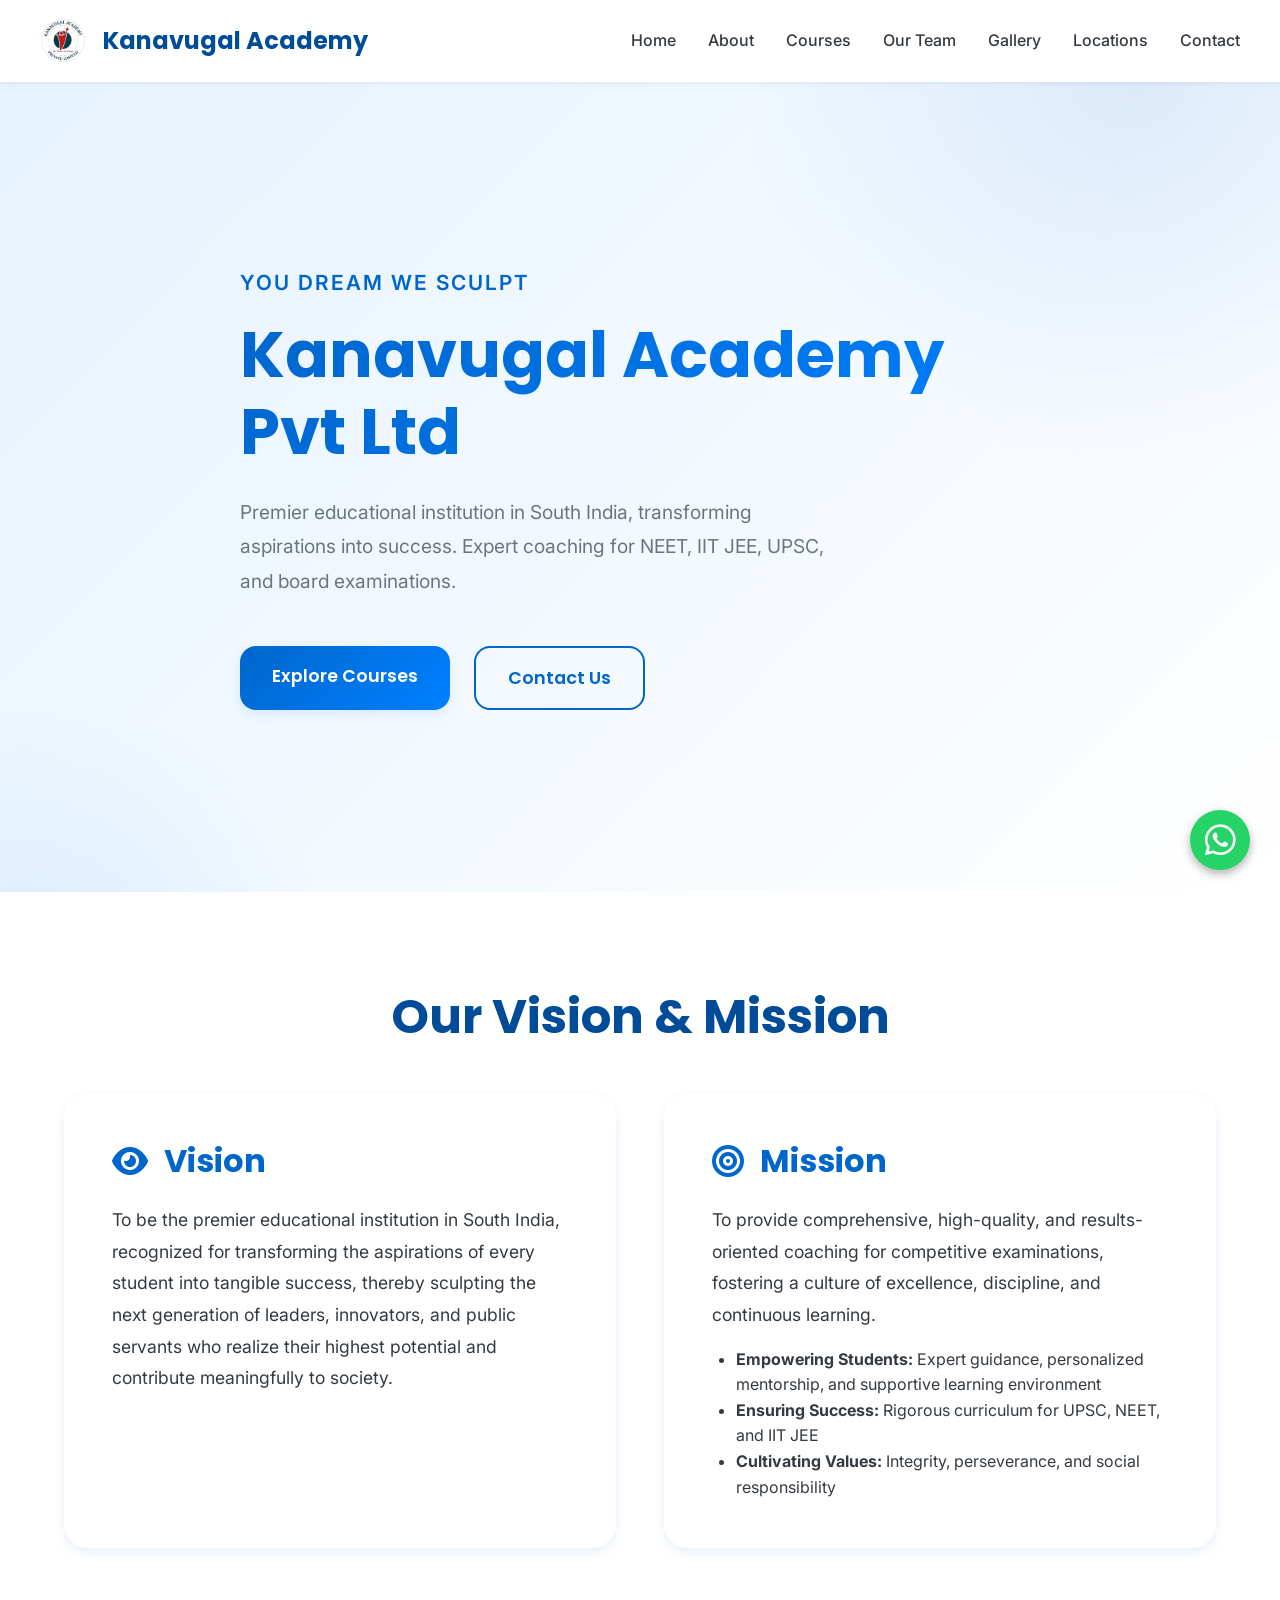
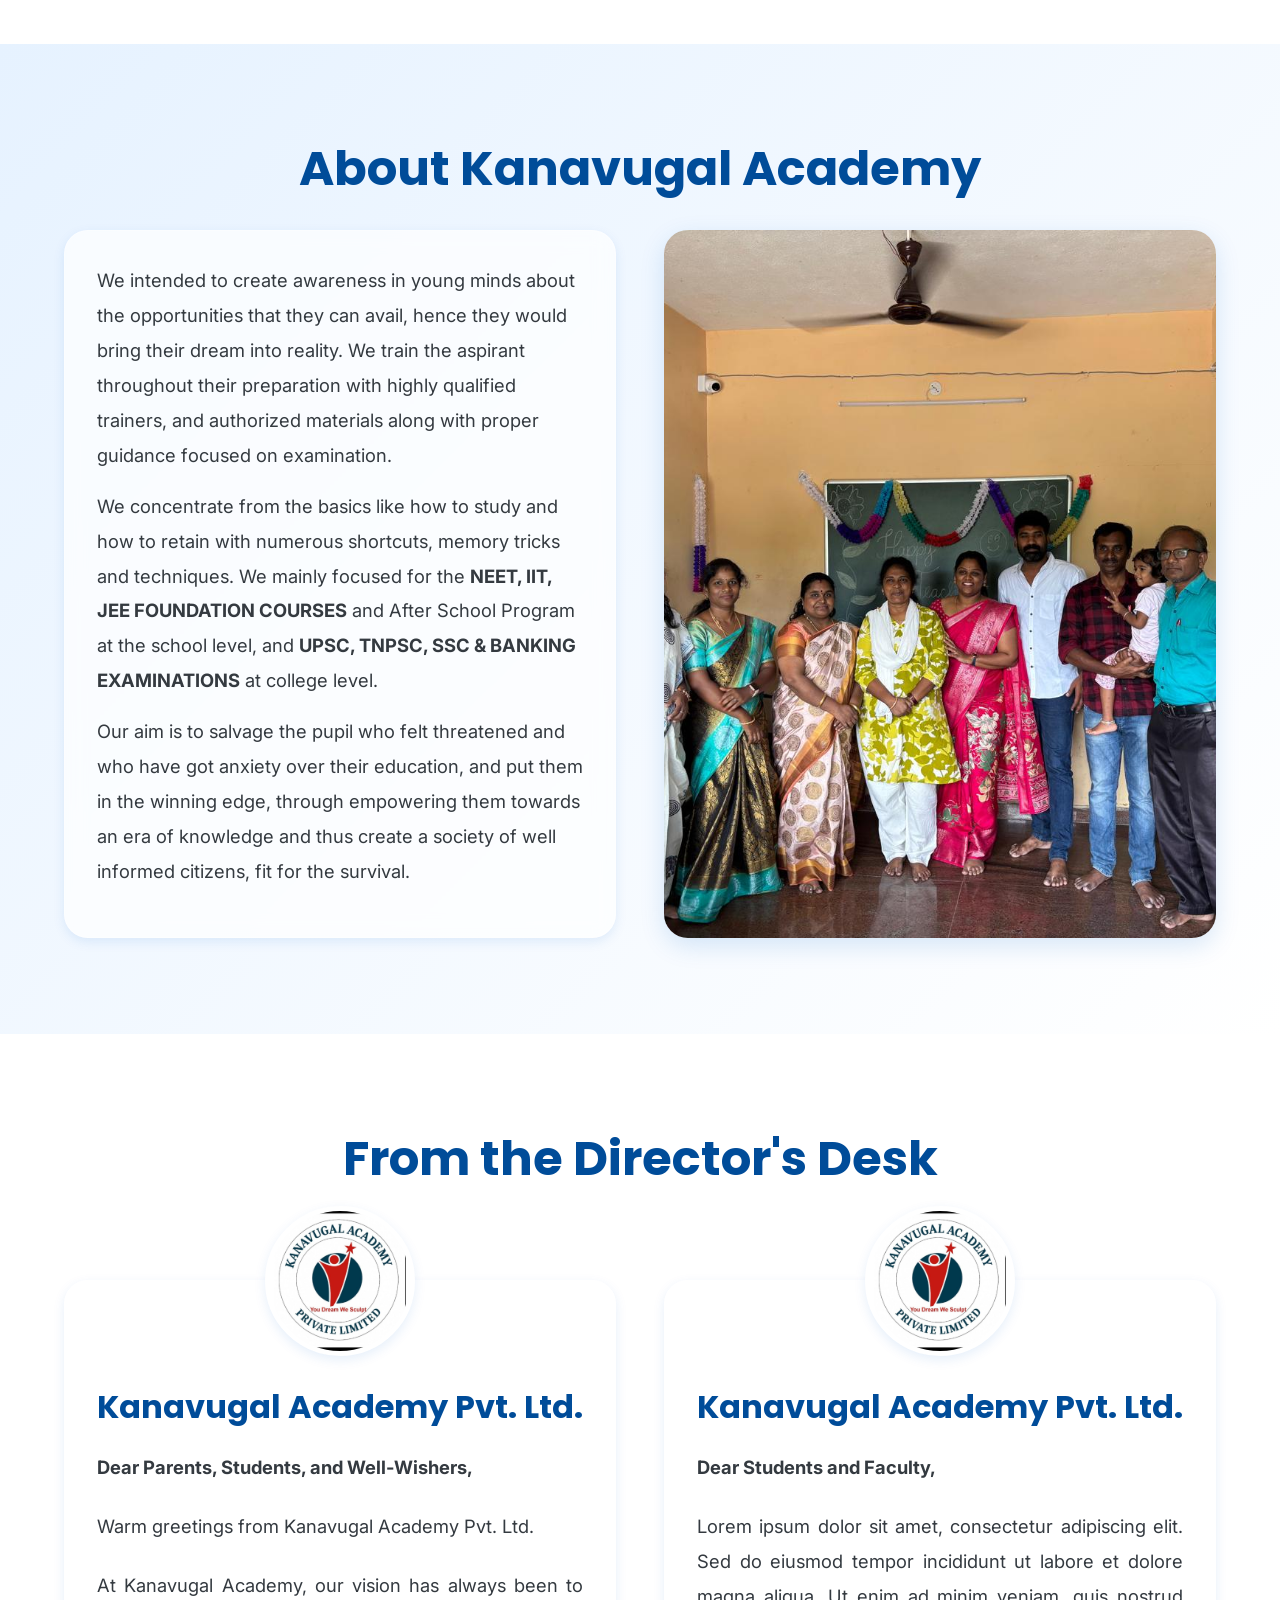
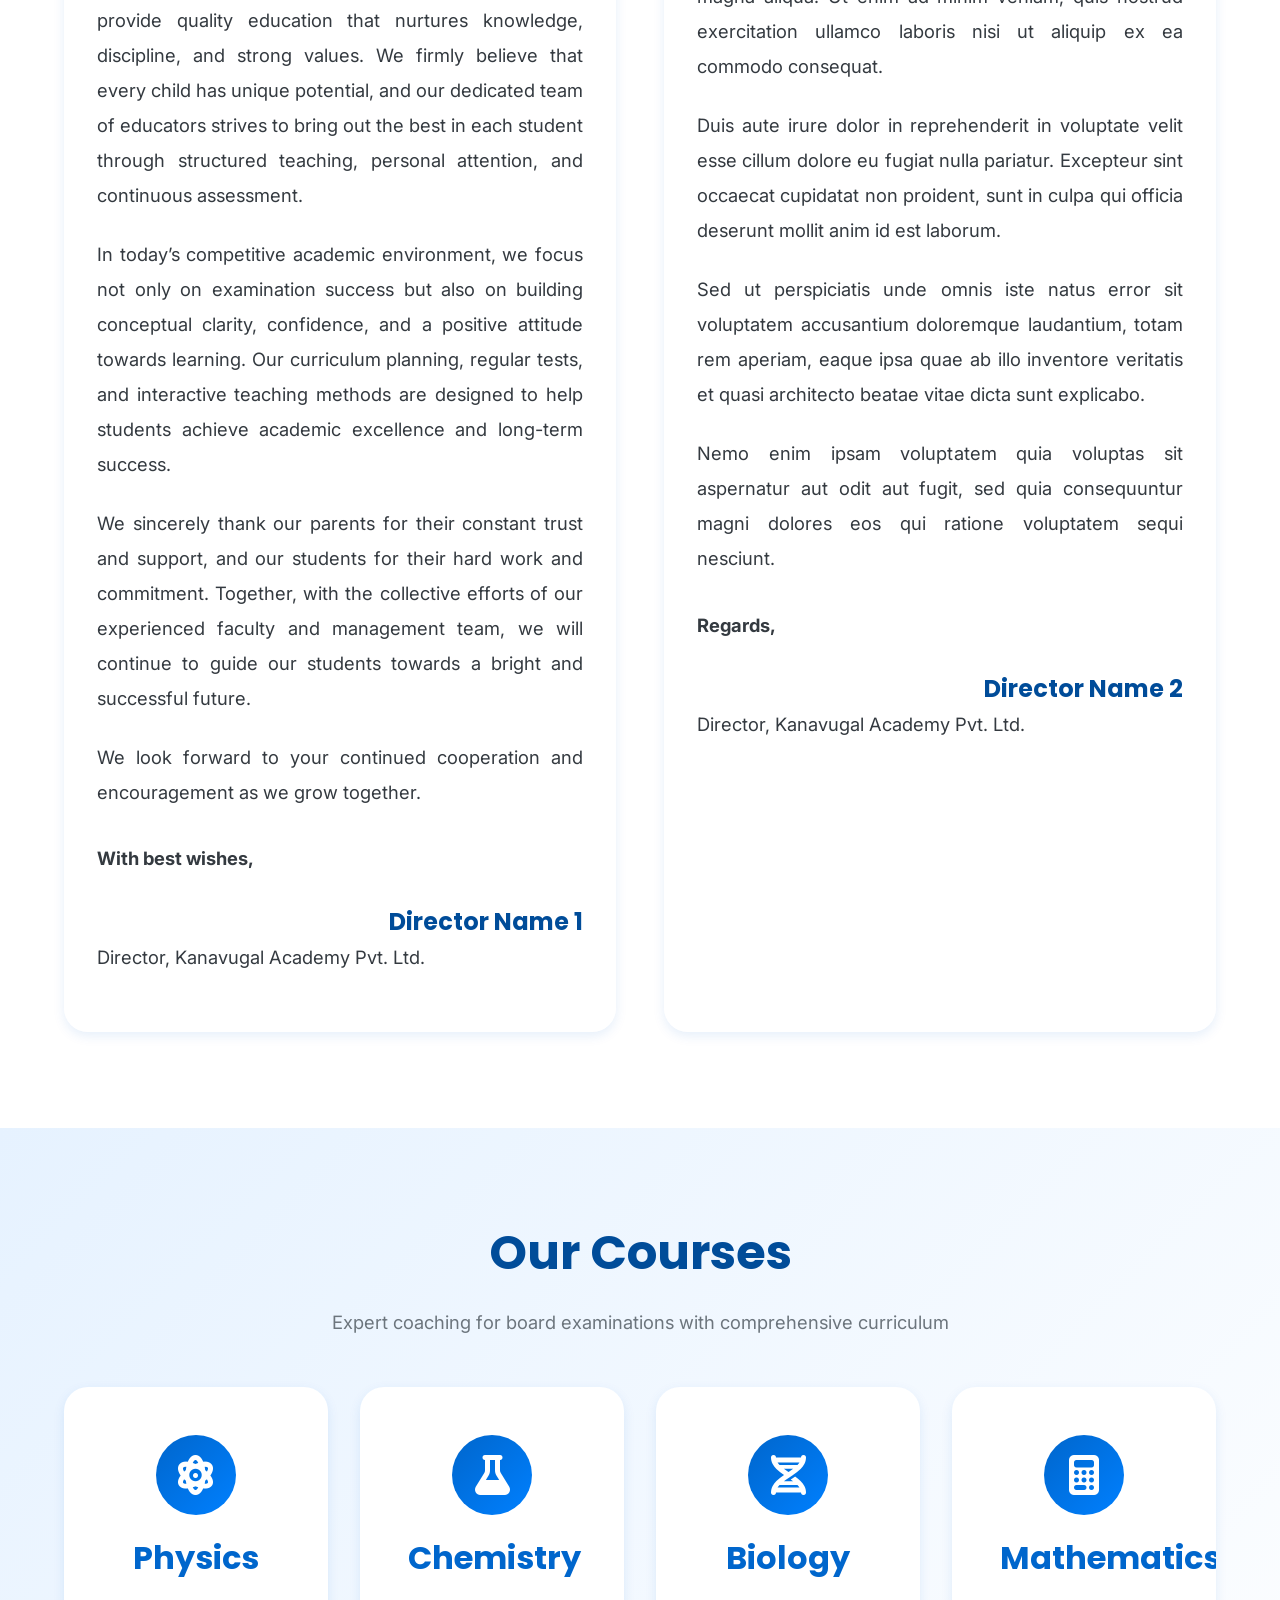
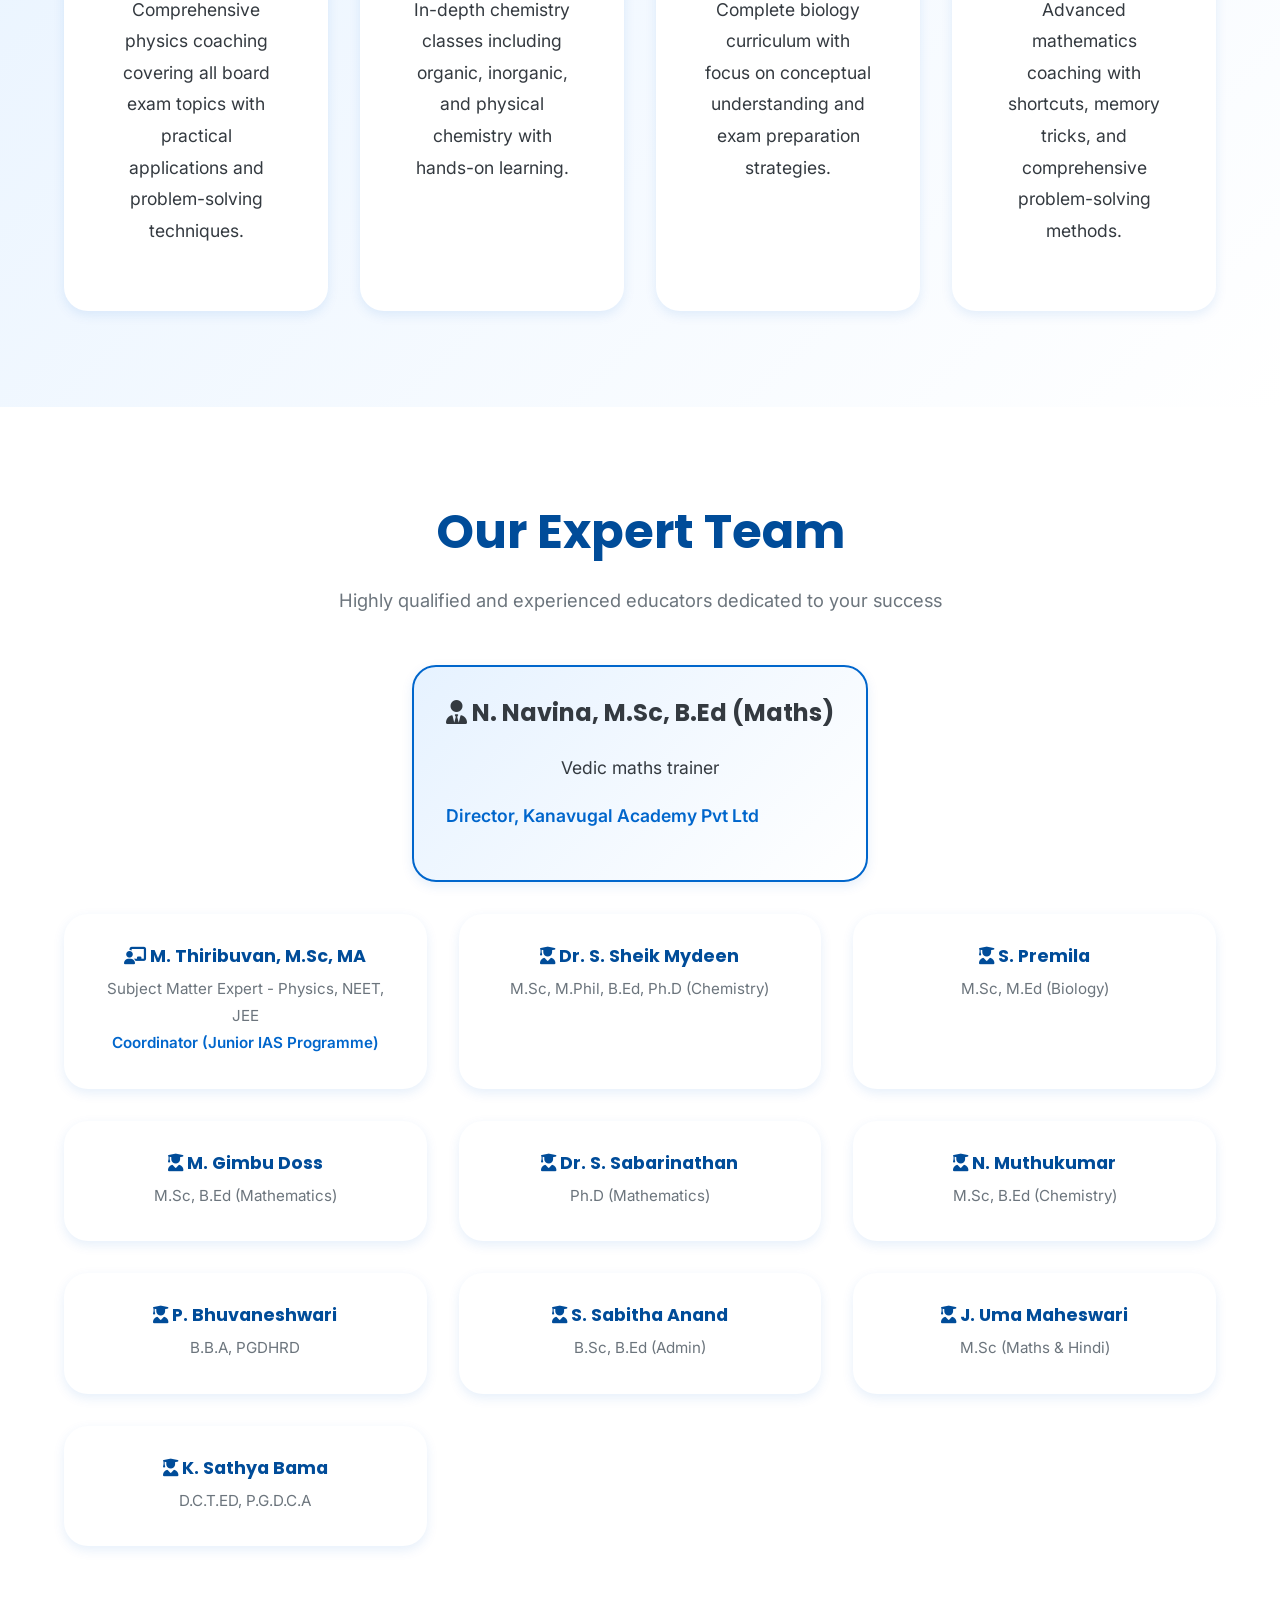
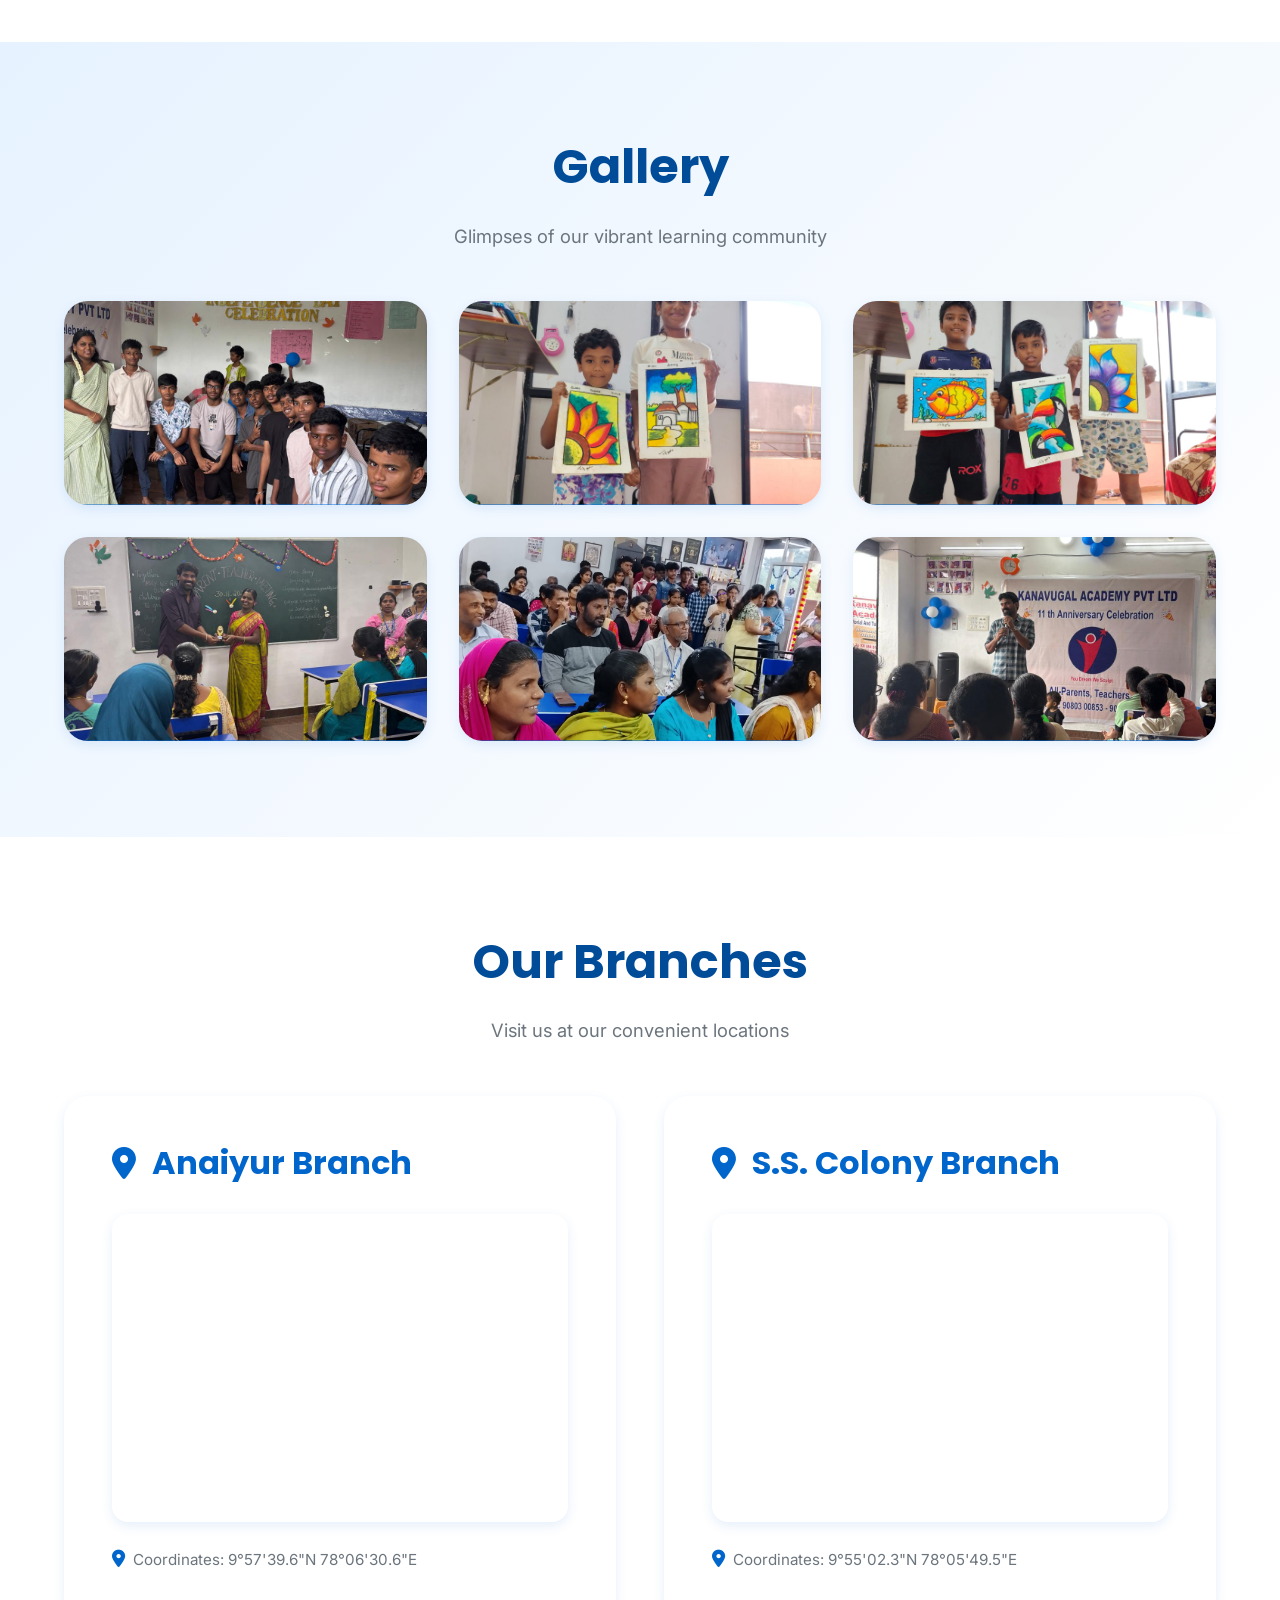
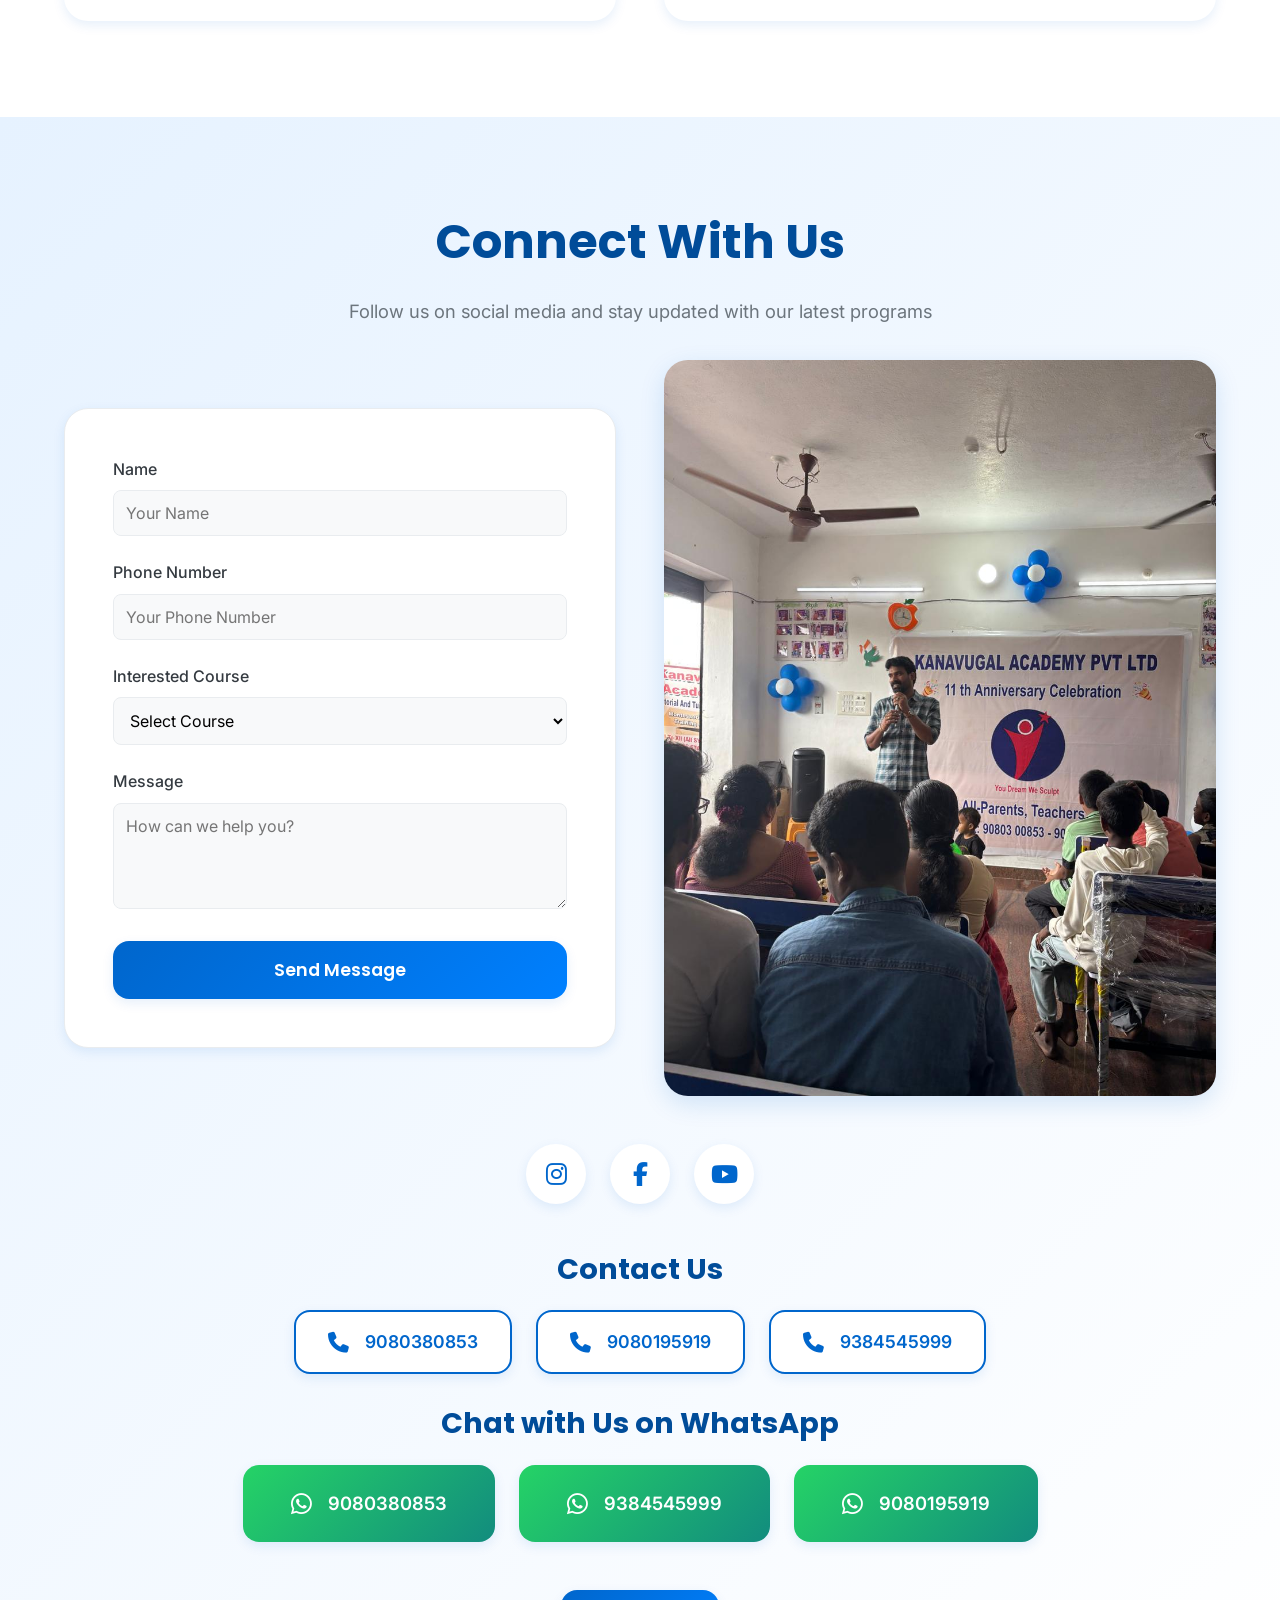
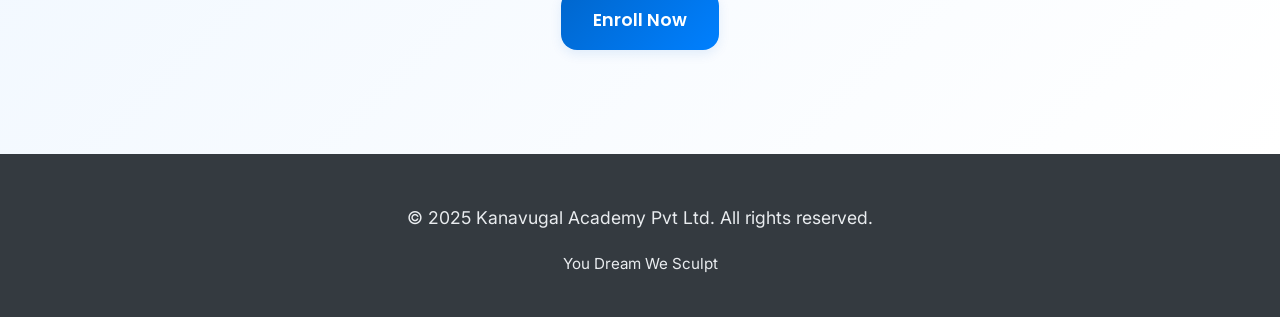
==== commit 9f94d1ae: "changes on images and section colouring" ====
--- a/index.html
+++ b/index.html
@@ -577,7 +577,7 @@
     <!-- Footer -->
     <footer class="footer">
         <div class="container">
-            <p>&copy; 2024 Kanavugal Academy Pvt Ltd. All rights reserved.</p>
+            <p>&copy; 2025 Kanavugal Academy Pvt Ltd. All rights reserved.</p>
             <p style="font-size: 0.95rem; margin-top: 0.5rem;">You Dream We Sculpt</p>
         </div>
     </footer>
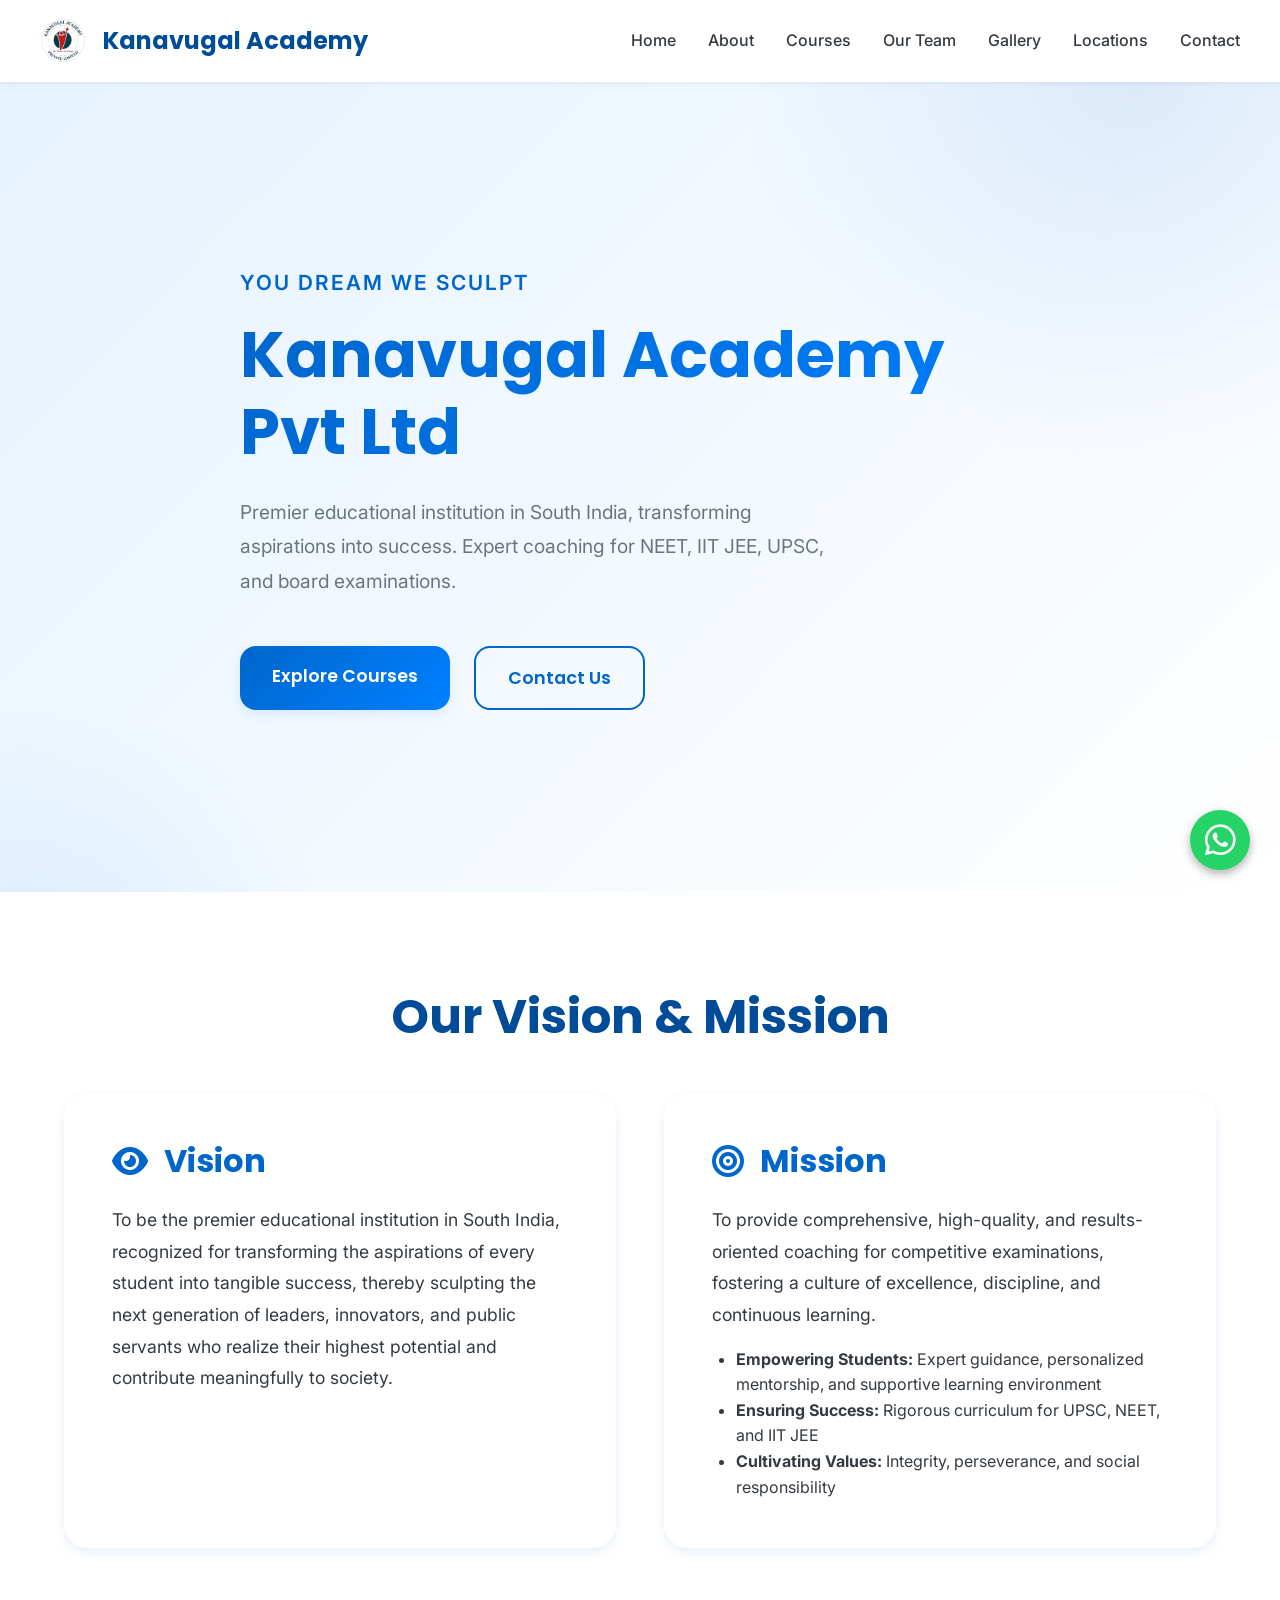
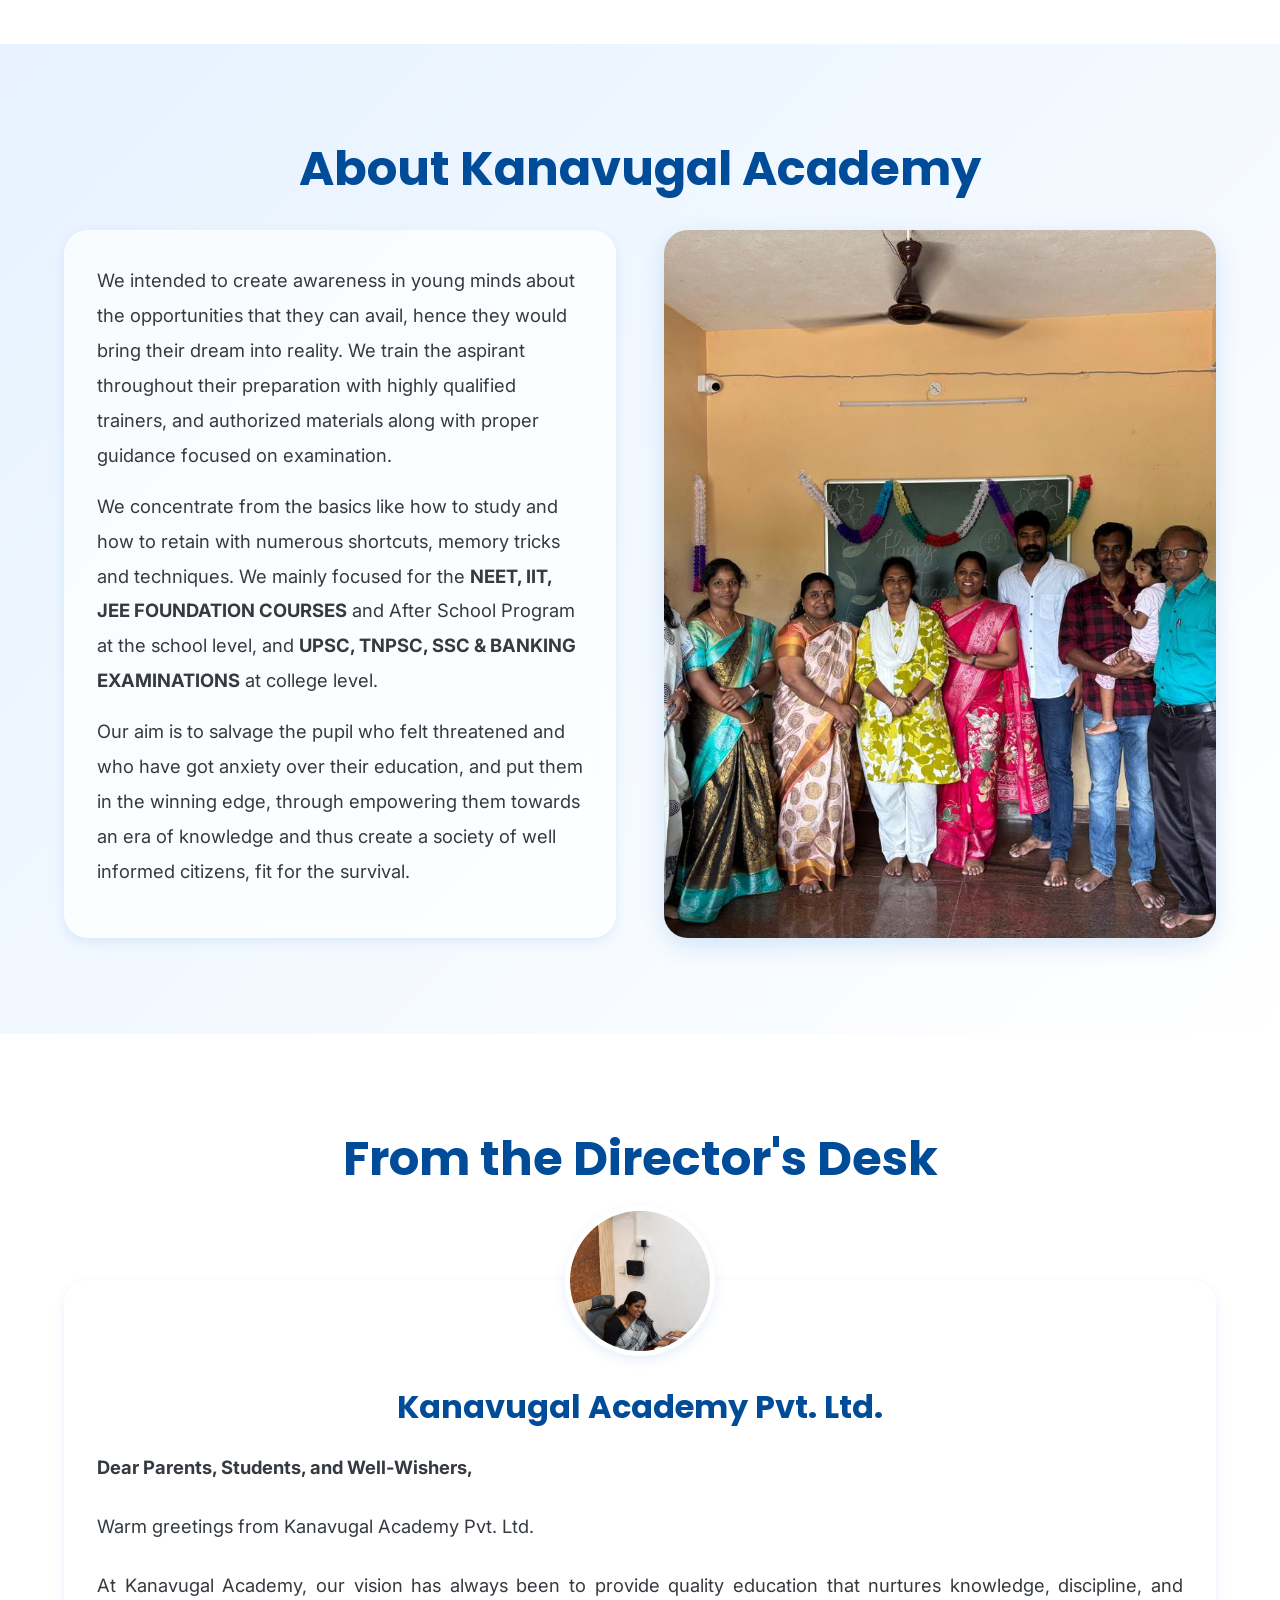
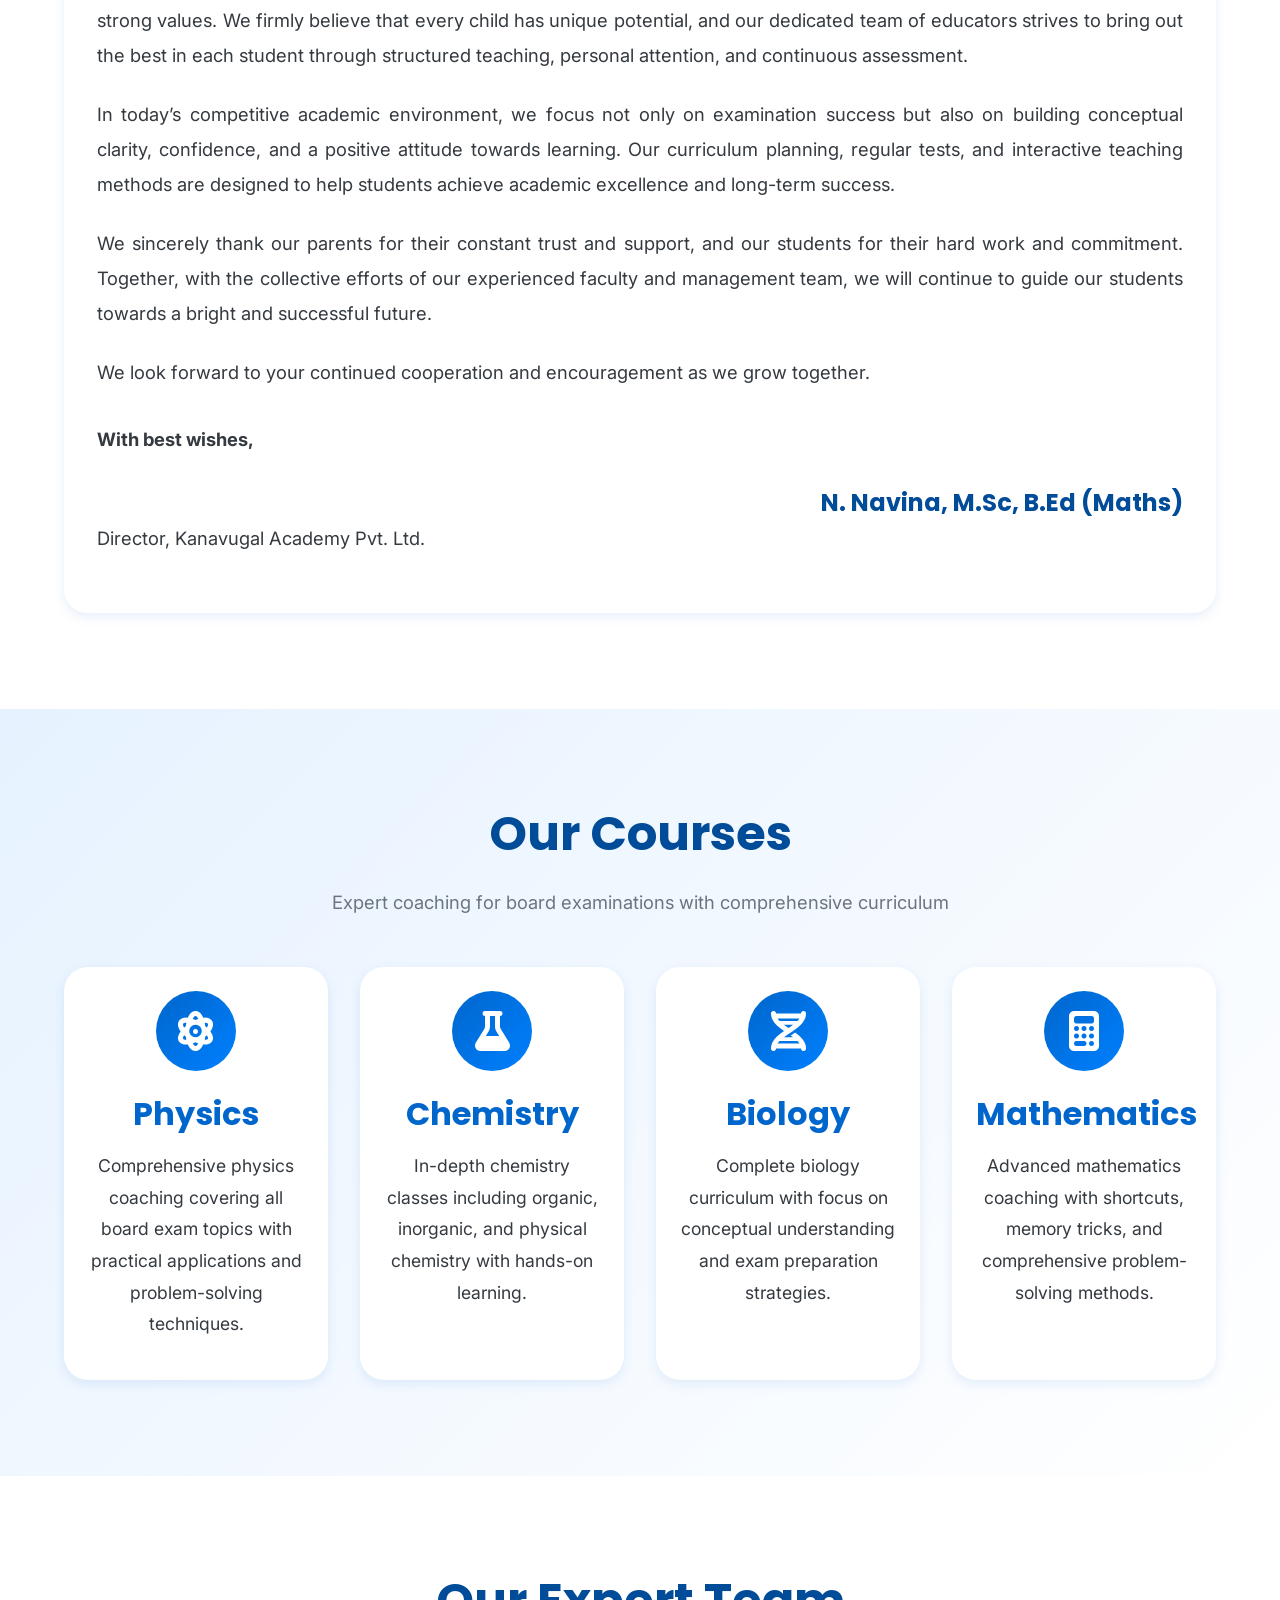
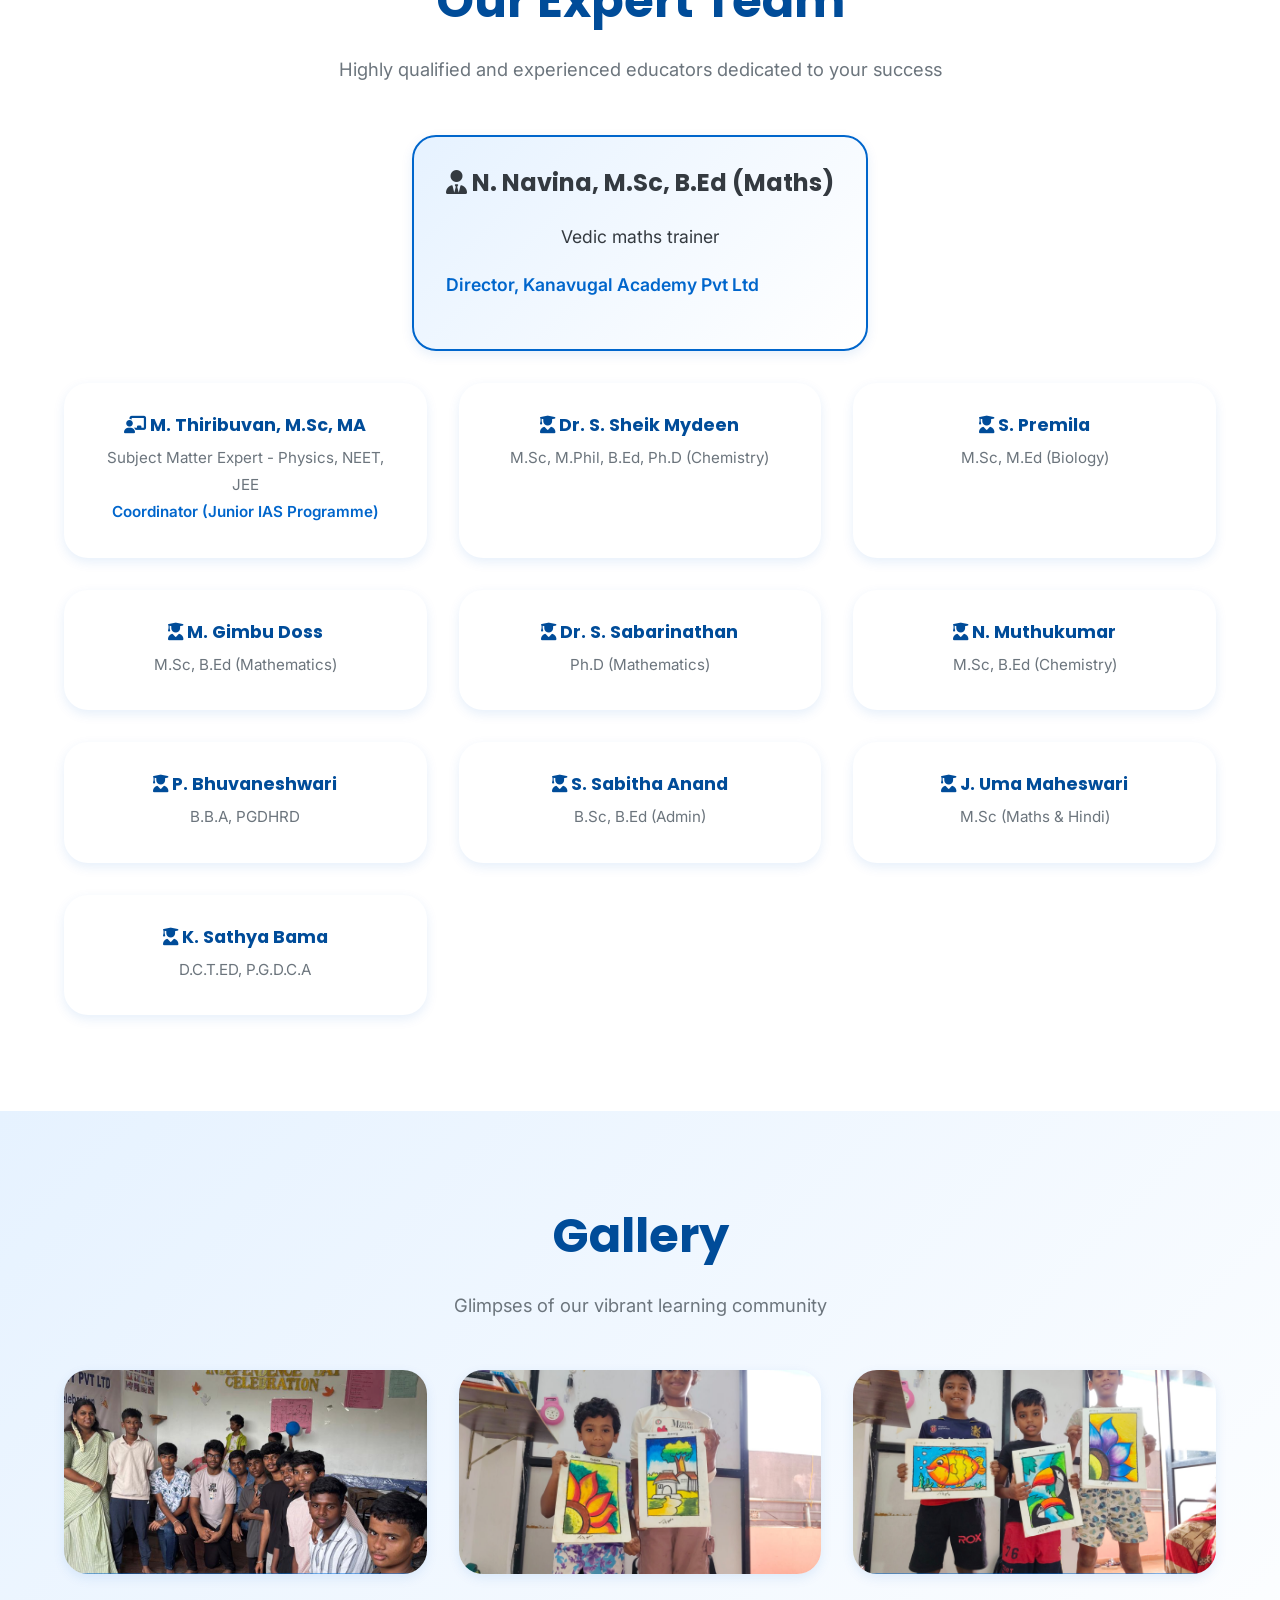
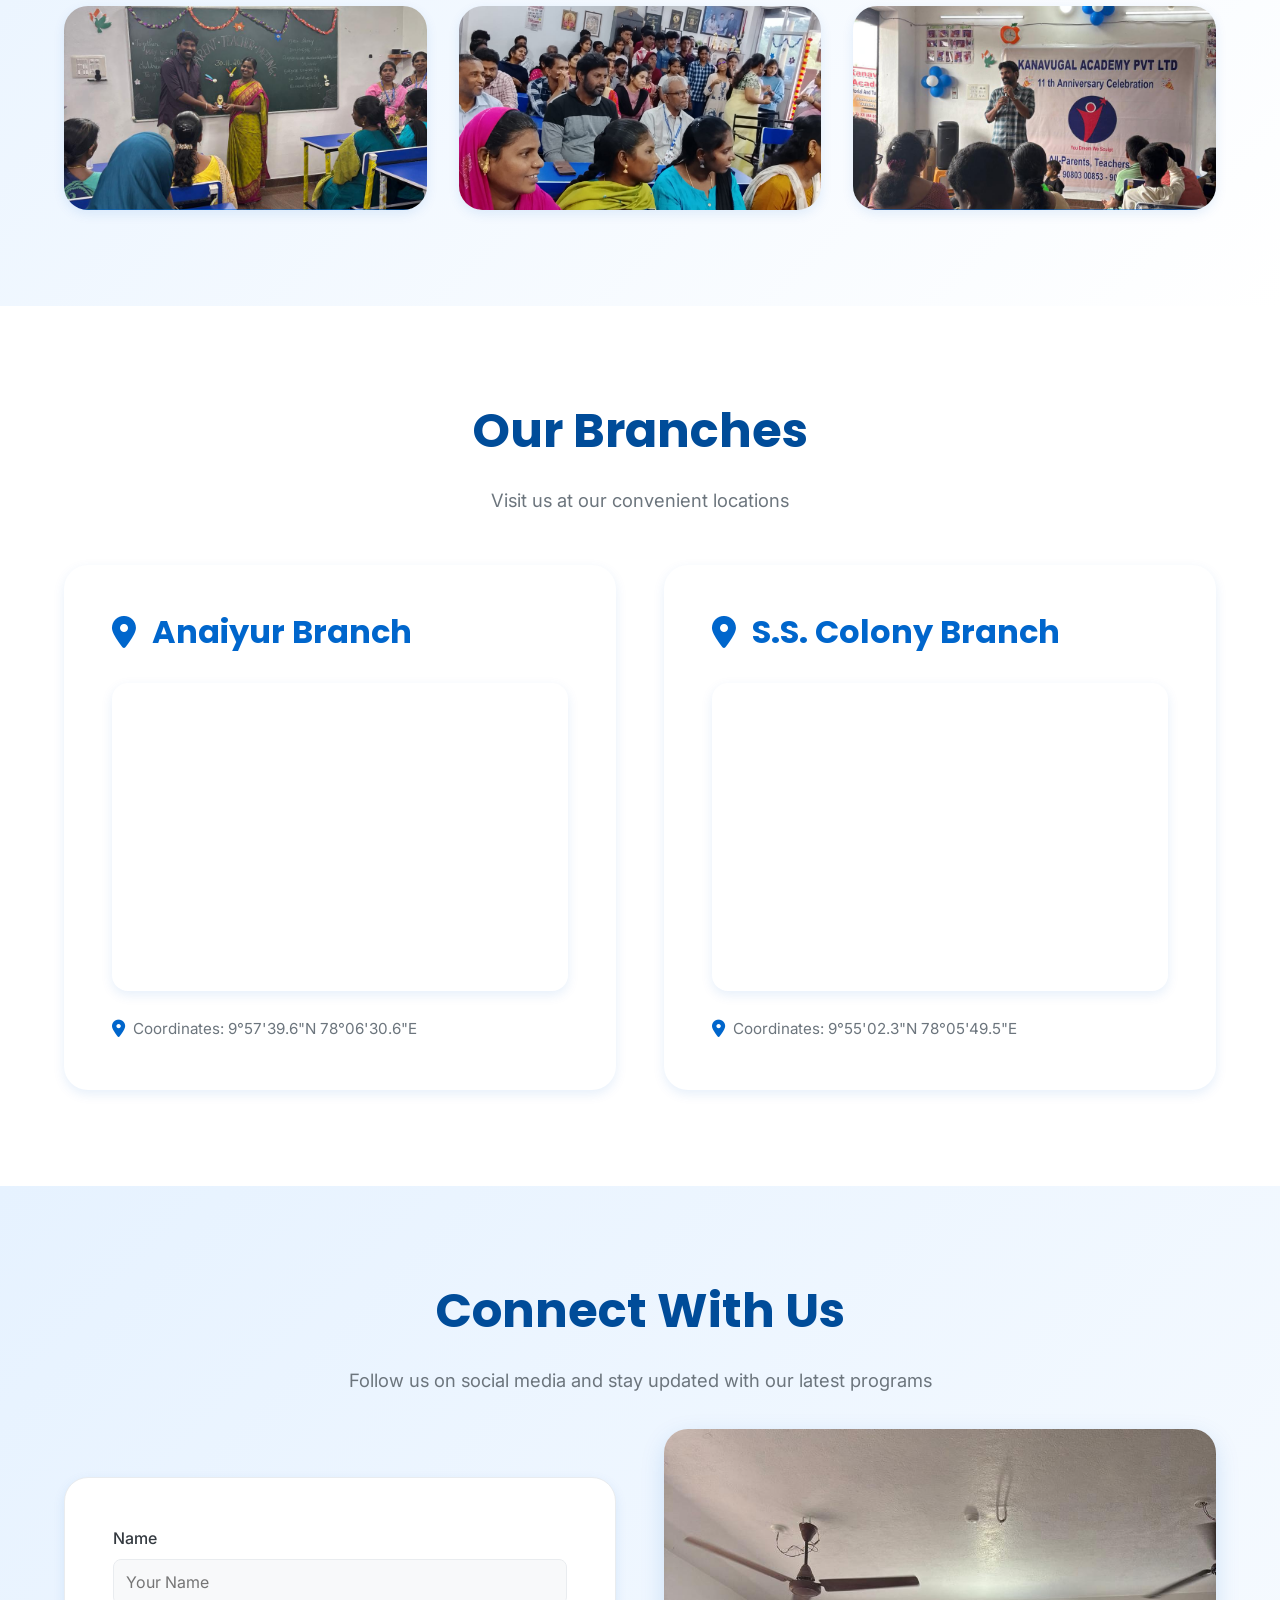
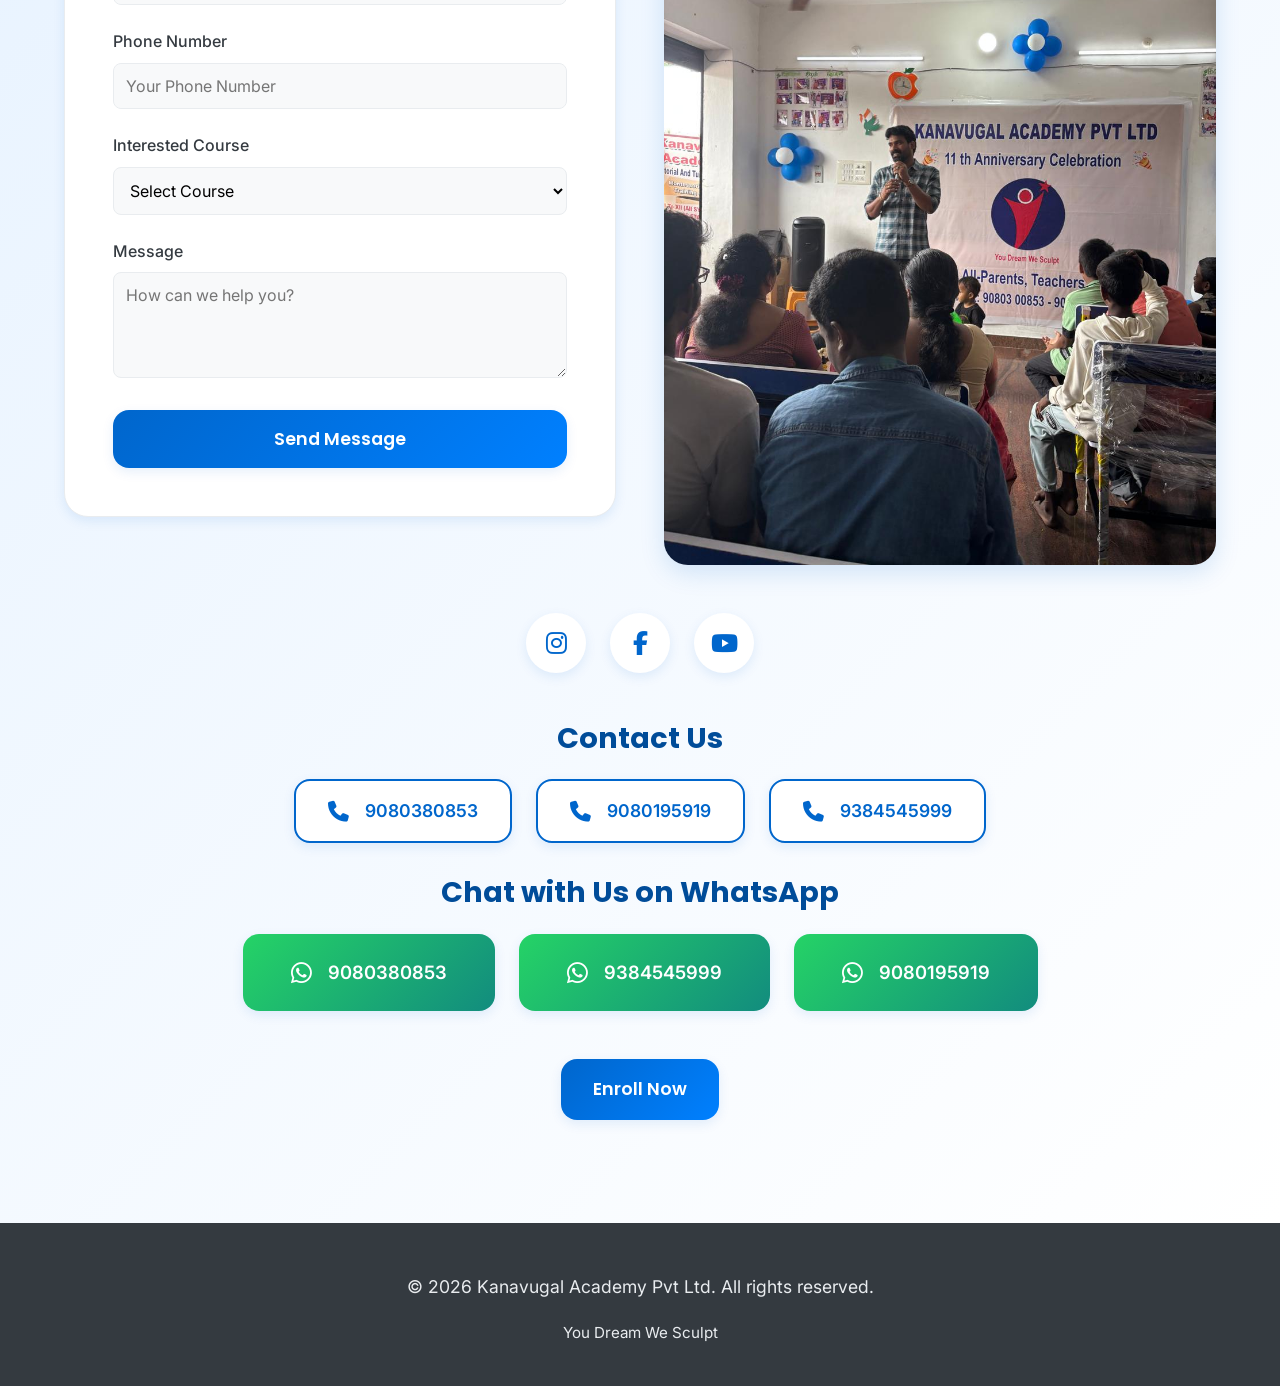
==== commit 74958903: "Add images, alternating section backgrounds, split layouts, director desk update" ====
--- a/index.html
+++ b/index.html
@@ -144,7 +144,7 @@
                 <!-- Director 1 -->
                 <div class="card card-glass scroll-reveal">
                     <div class="director-profile-img">
-                        <img src="./assets/logo.jpeg" alt="Director 1">
+                        <img src="./assets/WhatsApp Image 2026-02-27 at 3.06.50 PM.jpeg" alt="Director 1">
                     </div>
                     <div class="directors-message">
                         <h3 class="text-center" style="margin-bottom: 1.5rem; color: var(--primary-blue-dark);">
@@ -176,46 +176,13 @@
                         <p style="margin-top: 2rem;"><strong>With best wishes,</strong></p>
 
                         <div class="director-sign-off">
-                            <h4>Director Name 1</h4>
+                            <h4>N. Navina, M.Sc, B.Ed (Maths)</h4>
                             <p>Director, Kanavugal Academy Pvt. Ltd.</p>
                         </div>
                     </div>
                 </div>
 
-                <!-- Director 2 -->
-                <div class="card card-glass scroll-reveal">
-                    <div class="director-profile-img">
-                        <img src="./assets/logo.jpeg" alt="Director 2">
-                    </div>
-                    <div class="directors-message">
-                        <h3 class="text-center" style="margin-bottom: 1.5rem; color: var(--primary-blue-dark);">
-                            Kanavugal Academy Pvt. Ltd.</h3>
-
-                        <p><strong>Dear Students and Faculty,</strong></p>
-
-                        <p>Lorem ipsum dolor sit amet, consectetur adipiscing elit. Sed do eiusmod tempor incididunt ut
-                            labore et dolore magna aliqua. Ut enim ad minim veniam, quis nostrud exercitation ullamco
-                            laboris nisi ut aliquip ex ea commodo consequat.</p>
-
-                        <p>Duis aute irure dolor in reprehenderit in voluptate velit esse cillum dolore eu fugiat nulla
-                            pariatur. Excepteur sint occaecat cupidatat non proident, sunt in culpa qui officia deserunt
-                            mollit anim id est laborum.</p>
-
-                        <p>Sed ut perspiciatis unde omnis iste natus error sit voluptatem accusantium doloremque
-                            laudantium, totam rem aperiam, eaque ipsa quae ab illo inventore veritatis et quasi
-                            architecto beatae vitae dicta sunt explicabo.</p>
-
-                        <p>Nemo enim ipsam voluptatem quia voluptas sit aspernatur aut odit aut fugit, sed quia
-                            consequuntur magni dolores eos qui ratione voluptatem sequi nesciunt.</p>
-
-                        <p style="margin-top: 2rem;"><strong>Regards,</strong></p>
-
-                        <div class="director-sign-off">
-                            <h4>Director Name 2</h4>
-                            <p>Director, Kanavugal Academy Pvt. Ltd.</p>
-                        </div>
-                    </div>
-                </div>
+
             </div>
         </div>
     </section>
@@ -577,7 +544,7 @@
     <!-- Footer -->
     <footer class="footer">
         <div class="container">
-            <p>&copy; 2025 Kanavugal Academy Pvt Ltd. All rights reserved.</p>
+            <p>&copy; <span id="day"></span> Kanavugal Academy Pvt Ltd. All rights reserved.</p>
             <p style="font-size: 0.95rem; margin-top: 0.5rem;">You Dream We Sculpt</p>
         </div>
     </footer>
--- a/index.css
+++ b/index.css
@@ -466,7 +466,7 @@
 
 .course-card {
     text-align: center;
-    padding: var(--spacing-xl);
+    padding: 1.5rem;
     width: 100%;
 }
 
@@ -1083,7 +1083,7 @@
 .director-profile-img img {
     width: 100%;
     height: 100%;
-    object-fit: contain;
+    object-fit: cover;
 }
 
 #directors-desk .card {
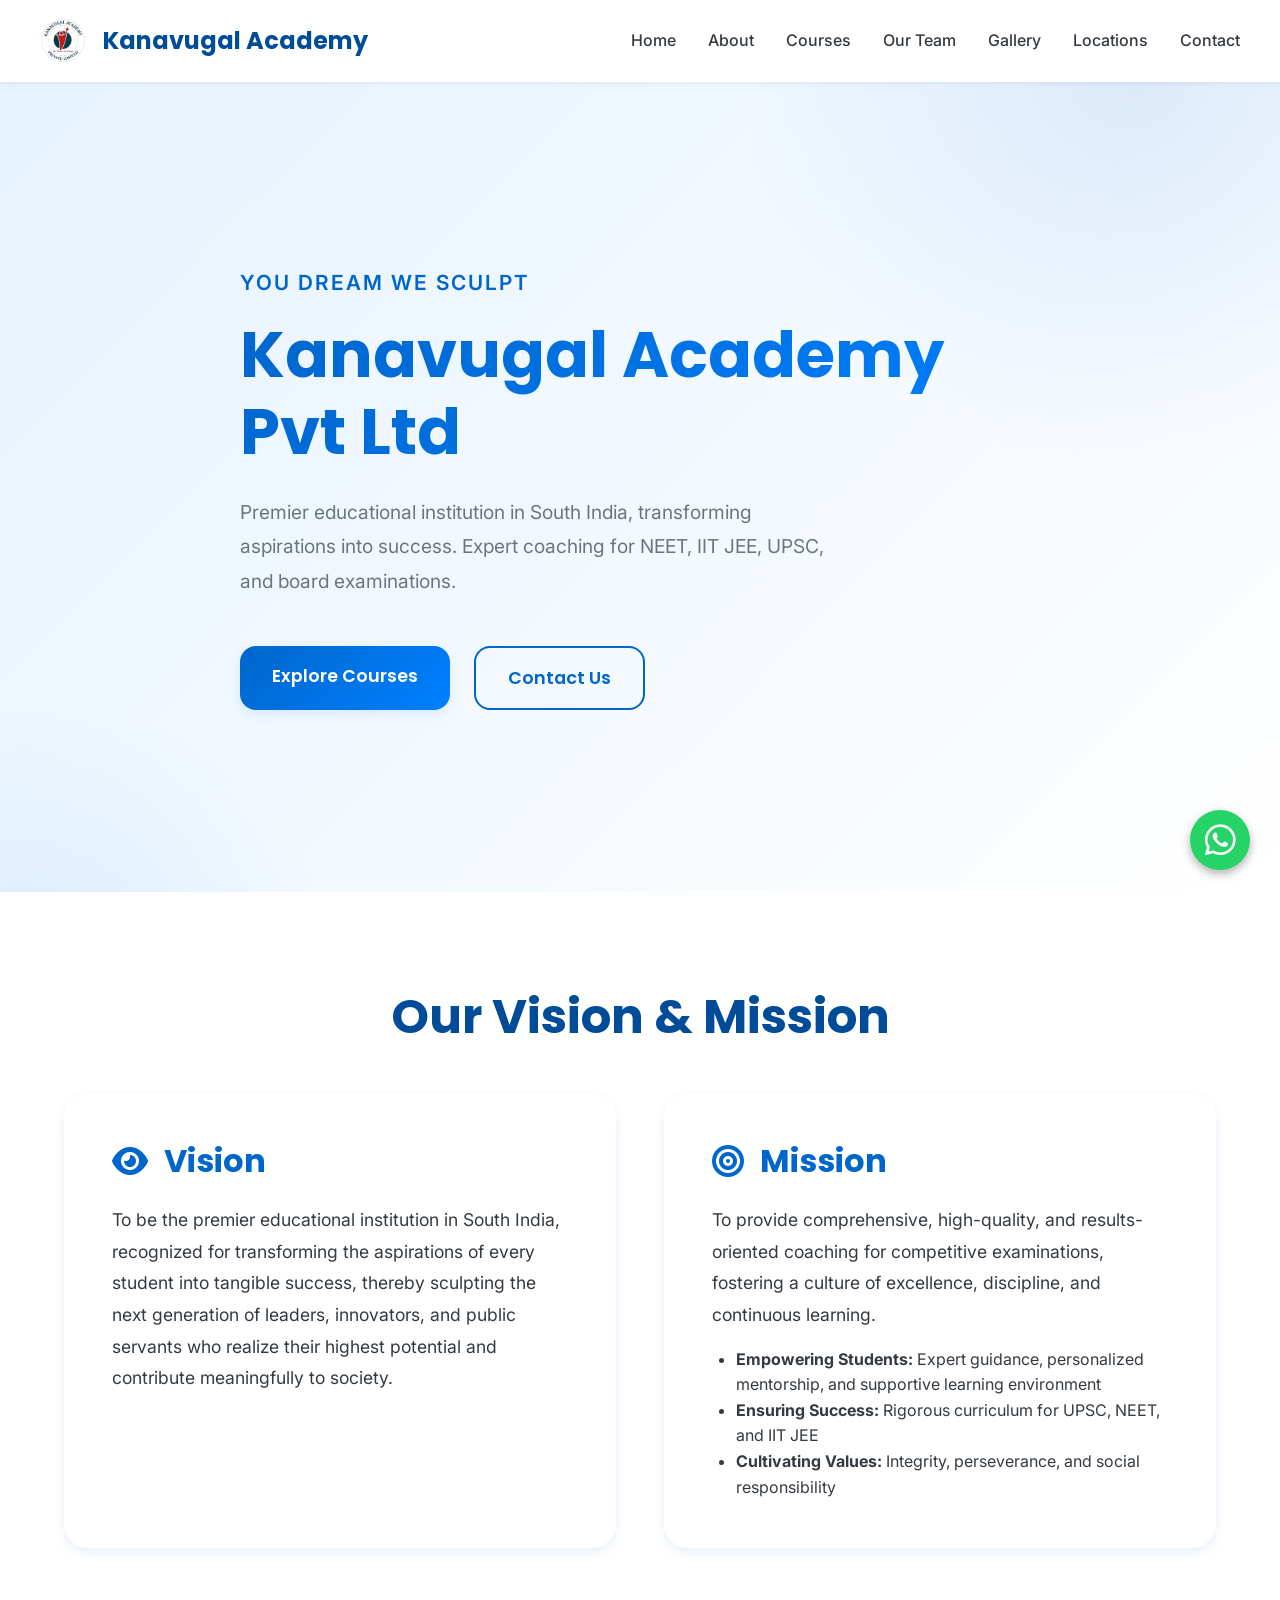
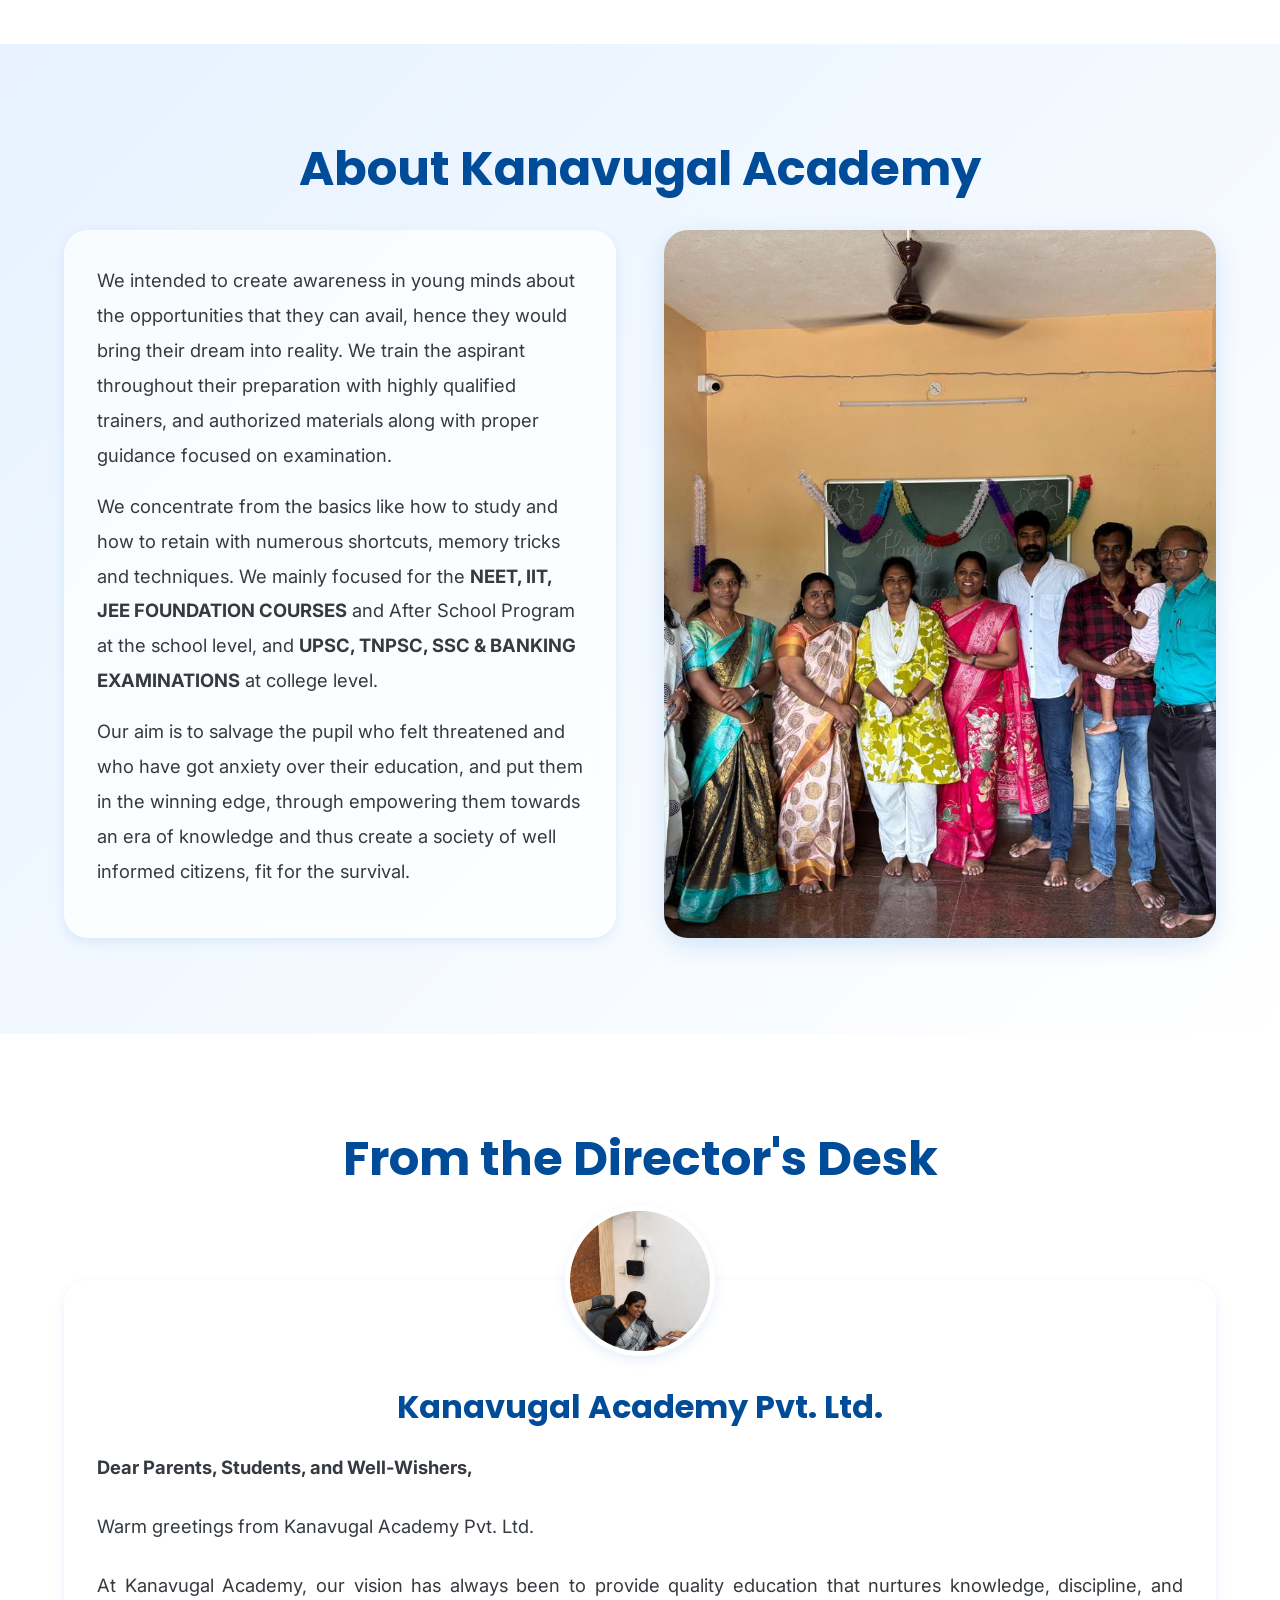
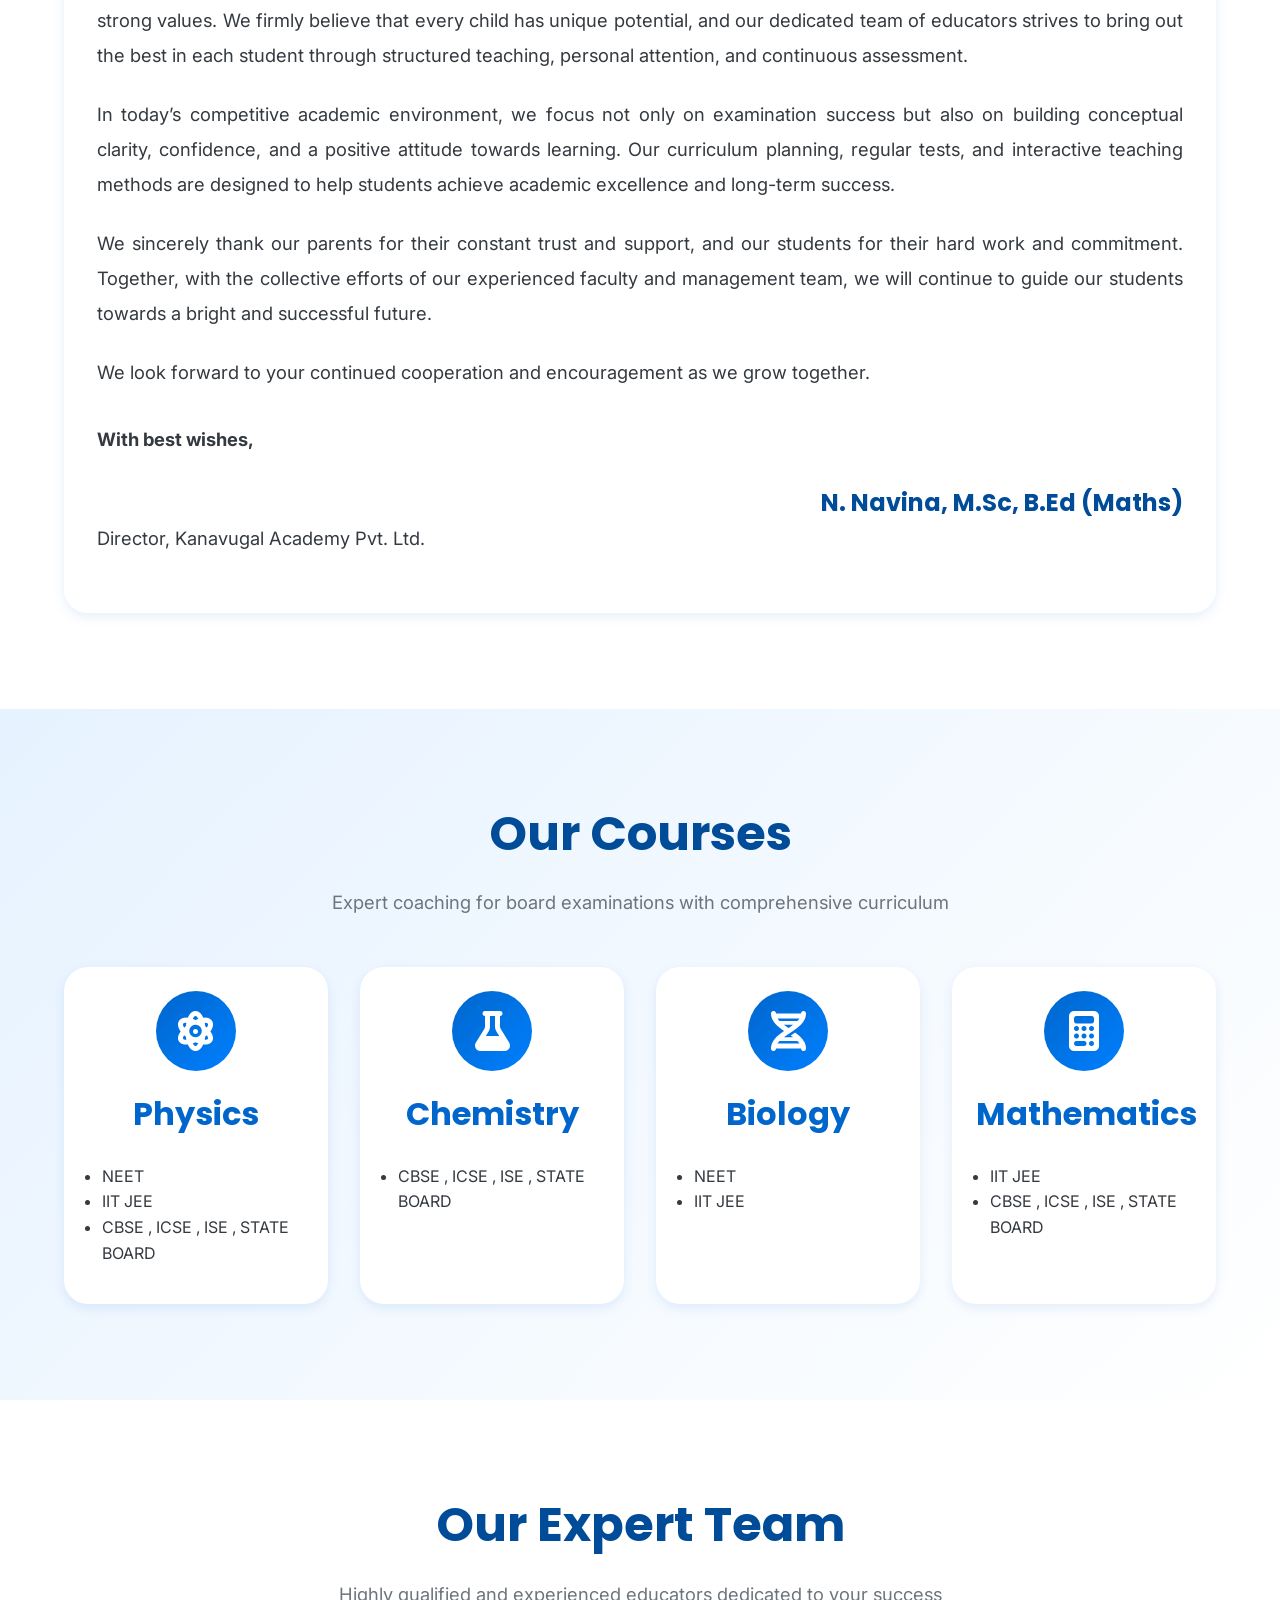
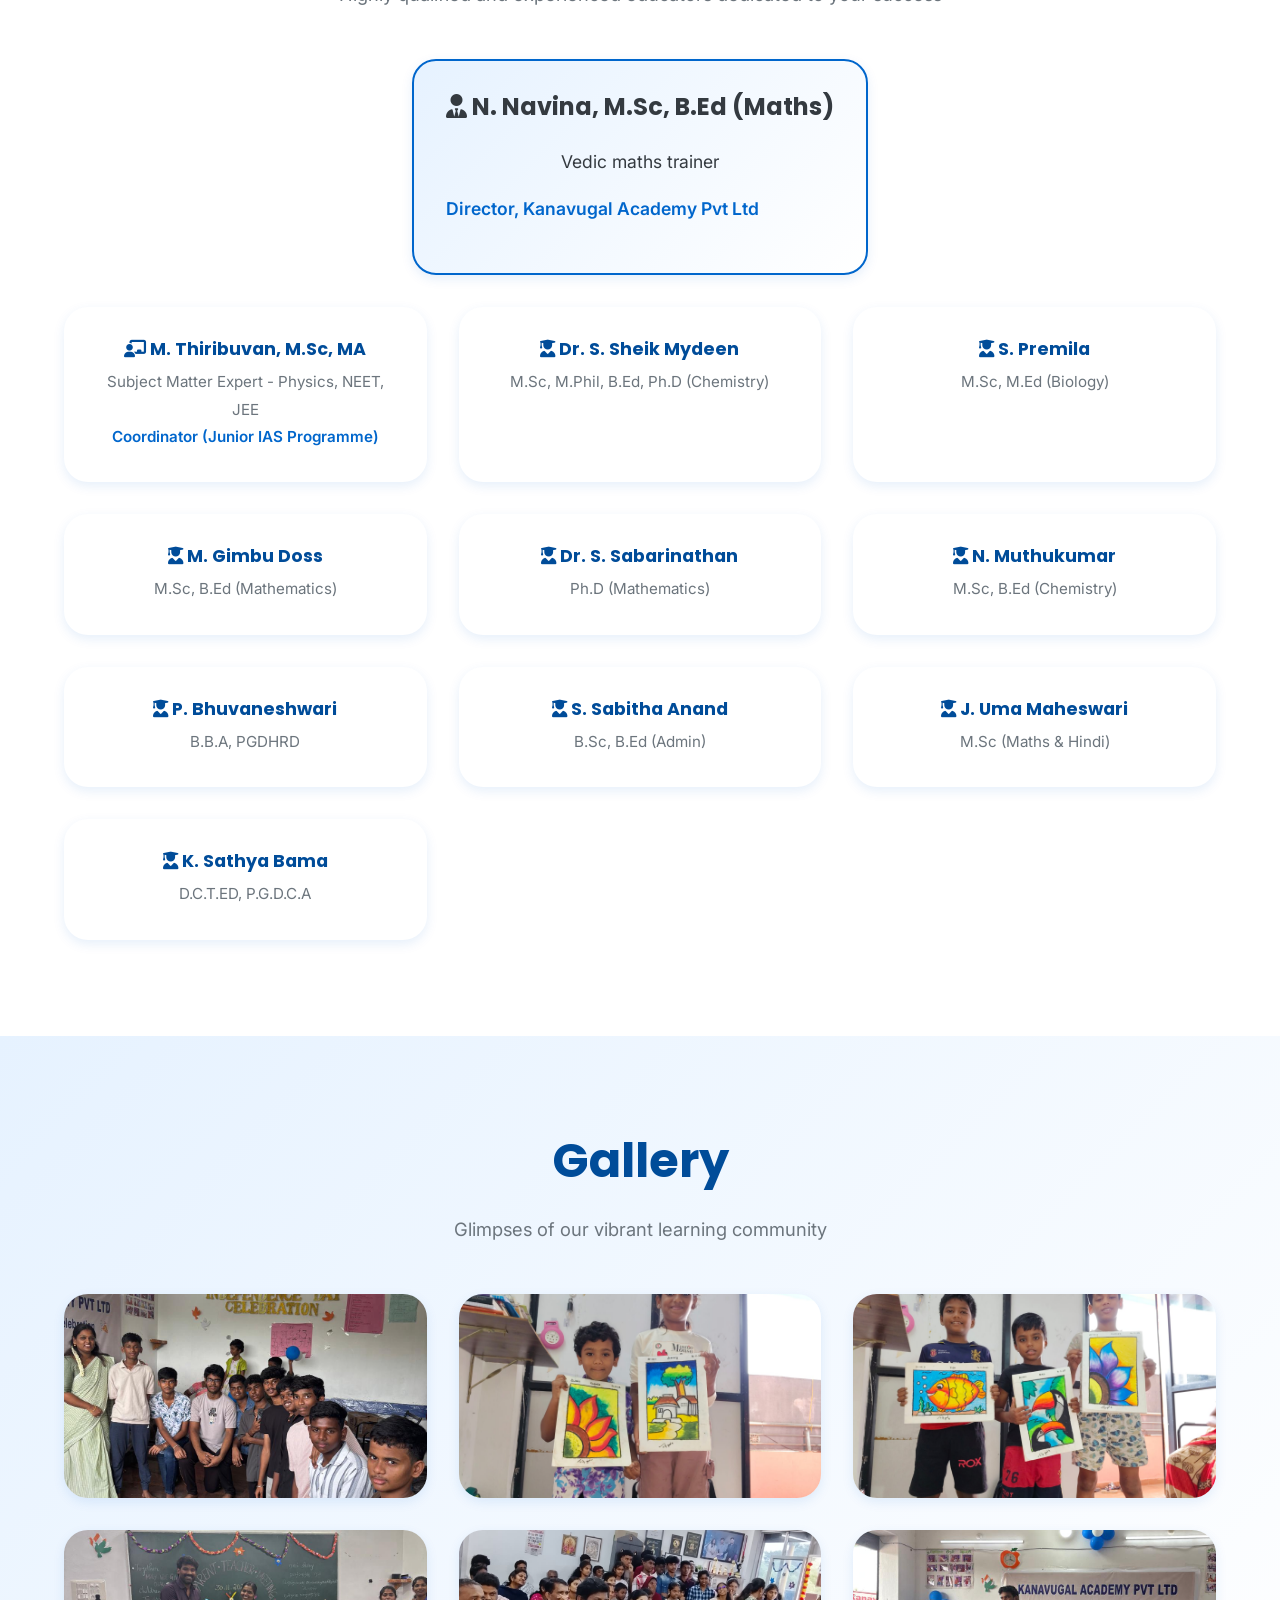
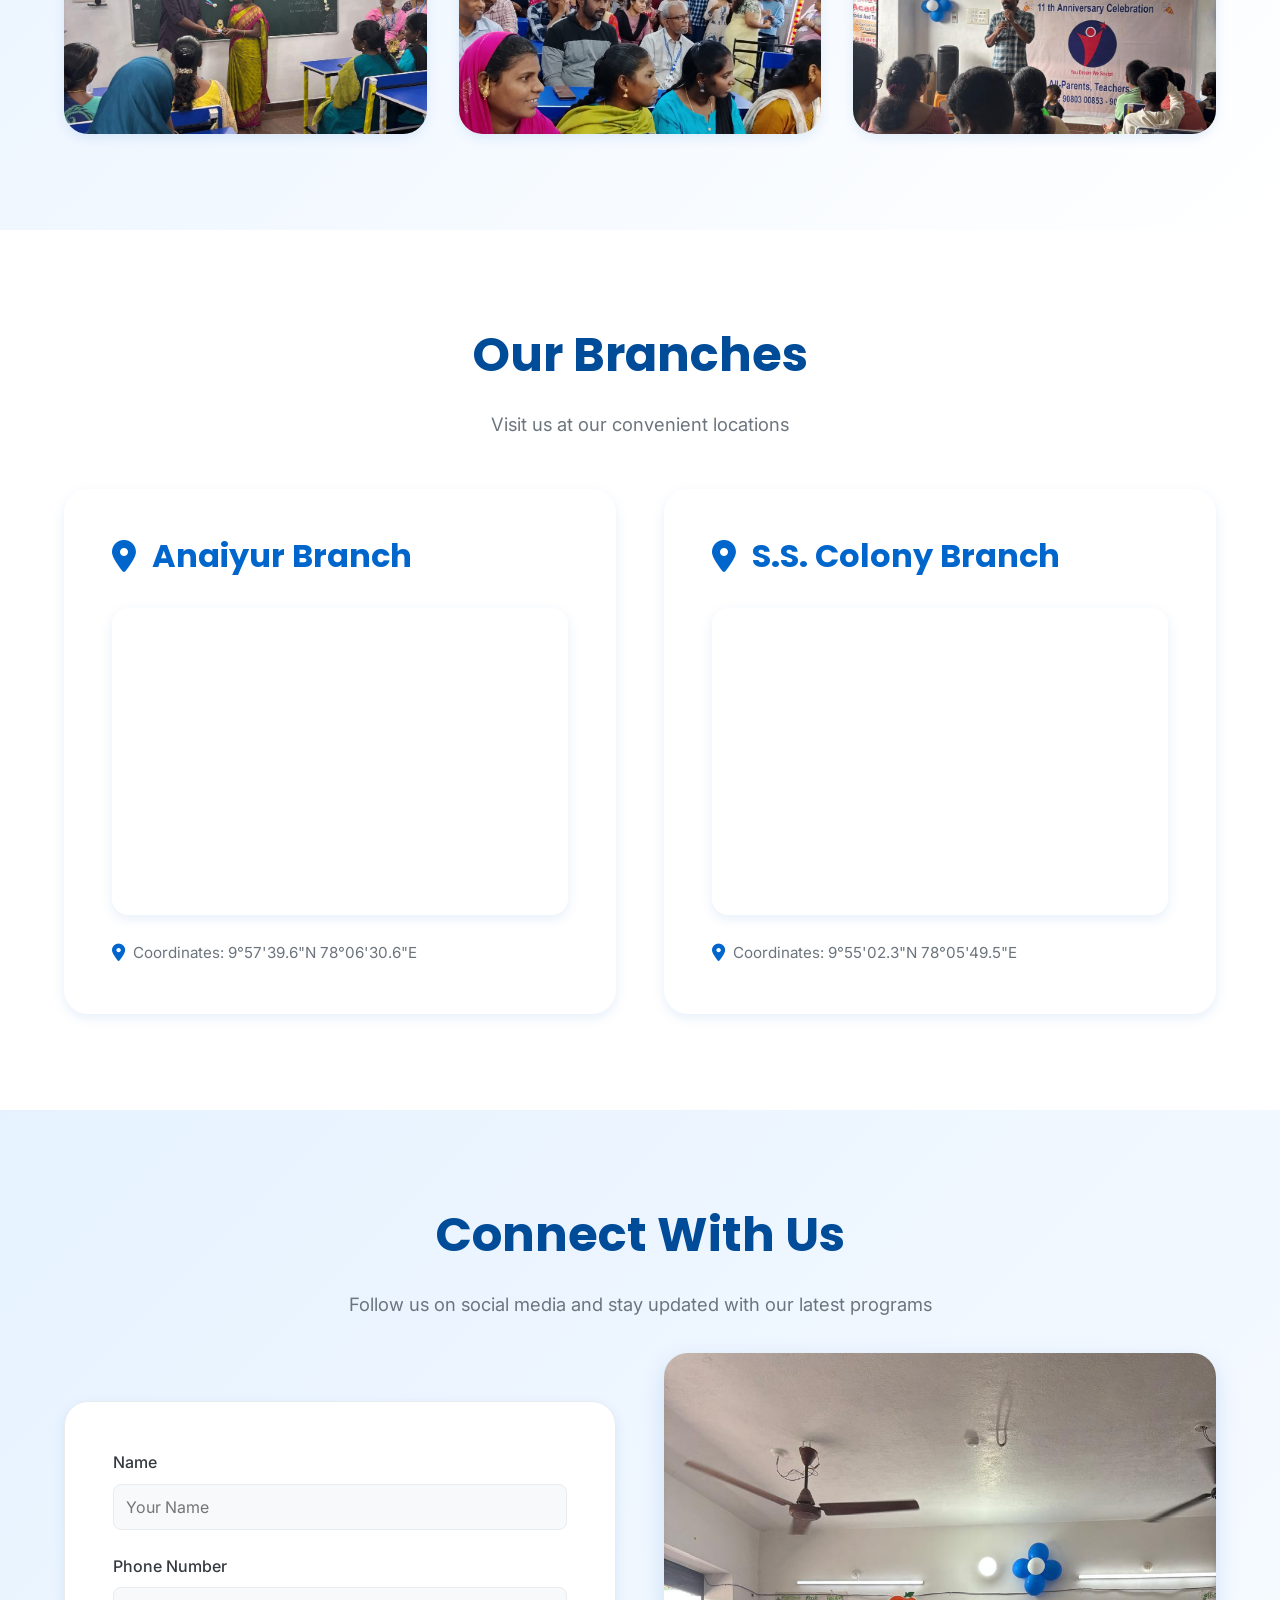
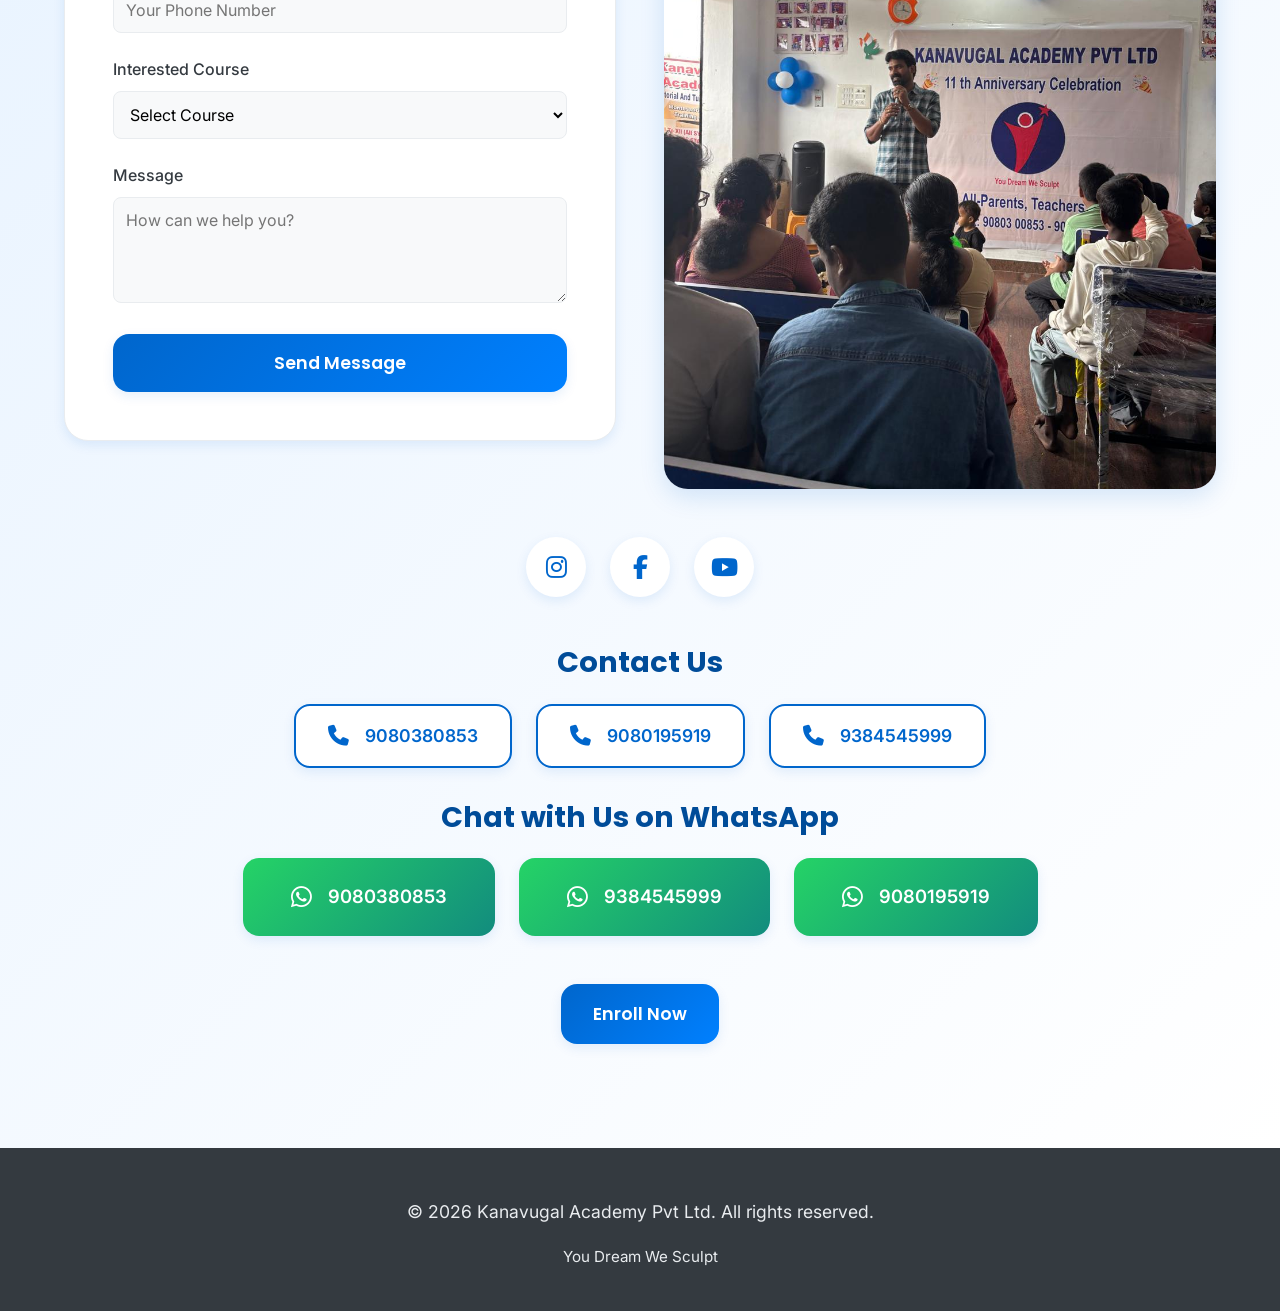
==== commit a986ab5d: "changes made in course list" ====
--- a/index.html
+++ b/index.html
@@ -202,8 +202,13 @@
                         <i class="fas fa-atom"></i>
                     </div>
                     <h3>Physics</h3>
-                    <p>Comprehensive physics coaching covering all board exam topics with practical applications and
-                        problem-solving techniques.</p>
+
+                    <ul style="font-size: 16px; text-align: left; padding: 14px;">
+                        <li>NEET</li>
+                        <li>IIT JEE</li>
+                        <li>CBSE , ICSE , ISE , STATE BOARD </li>
+                    </ul>
+
                 </div>
 
                 <!-- Chemistry -->
@@ -212,8 +217,10 @@
                         <i class="fas fa-flask"></i>
                     </div>
                     <h3>Chemistry</h3>
-                    <p>In-depth chemistry classes including organic, inorganic, and physical chemistry with hands-on
-                        learning.</p>
+                    <ul style="font-size: 16px; text-align: left; padding: 14px;">
+
+                        <li>CBSE , ICSE , ISE , STATE BOARD </li>
+                    </ul>
                 </div>
 
                 <!-- Biology -->
@@ -222,8 +229,11 @@
                         <i class="fas fa-dna"></i>
                     </div>
                     <h3>Biology</h3>
-                    <p>Complete biology curriculum with focus on conceptual understanding and exam preparation
-                        strategies.</p>
+                    <ul style="font-size: 16px; text-align: left; padding: 14px;">
+                        <li>NEET</li>
+                        <li>IIT JEE</li>
+
+                    </ul>
                 </div>
 
                 <!-- Mathematics -->
@@ -232,8 +242,10 @@
                         <i class="fas fa-calculator"></i>
                     </div>
                     <h3>Mathematics</h3>
-                    <p>Advanced mathematics coaching with shortcuts, memory tricks, and comprehensive problem-solving
-                        methods.</p>
+                    <ul style="font-size: 16px; text-align: left; padding: 14px;">
+                        <li>IIT JEE</li>
+                        <li>CBSE , ICSE , ISE , STATE BOARD </li>
+                    </ul>
                 </div>
             </div>
         </div>
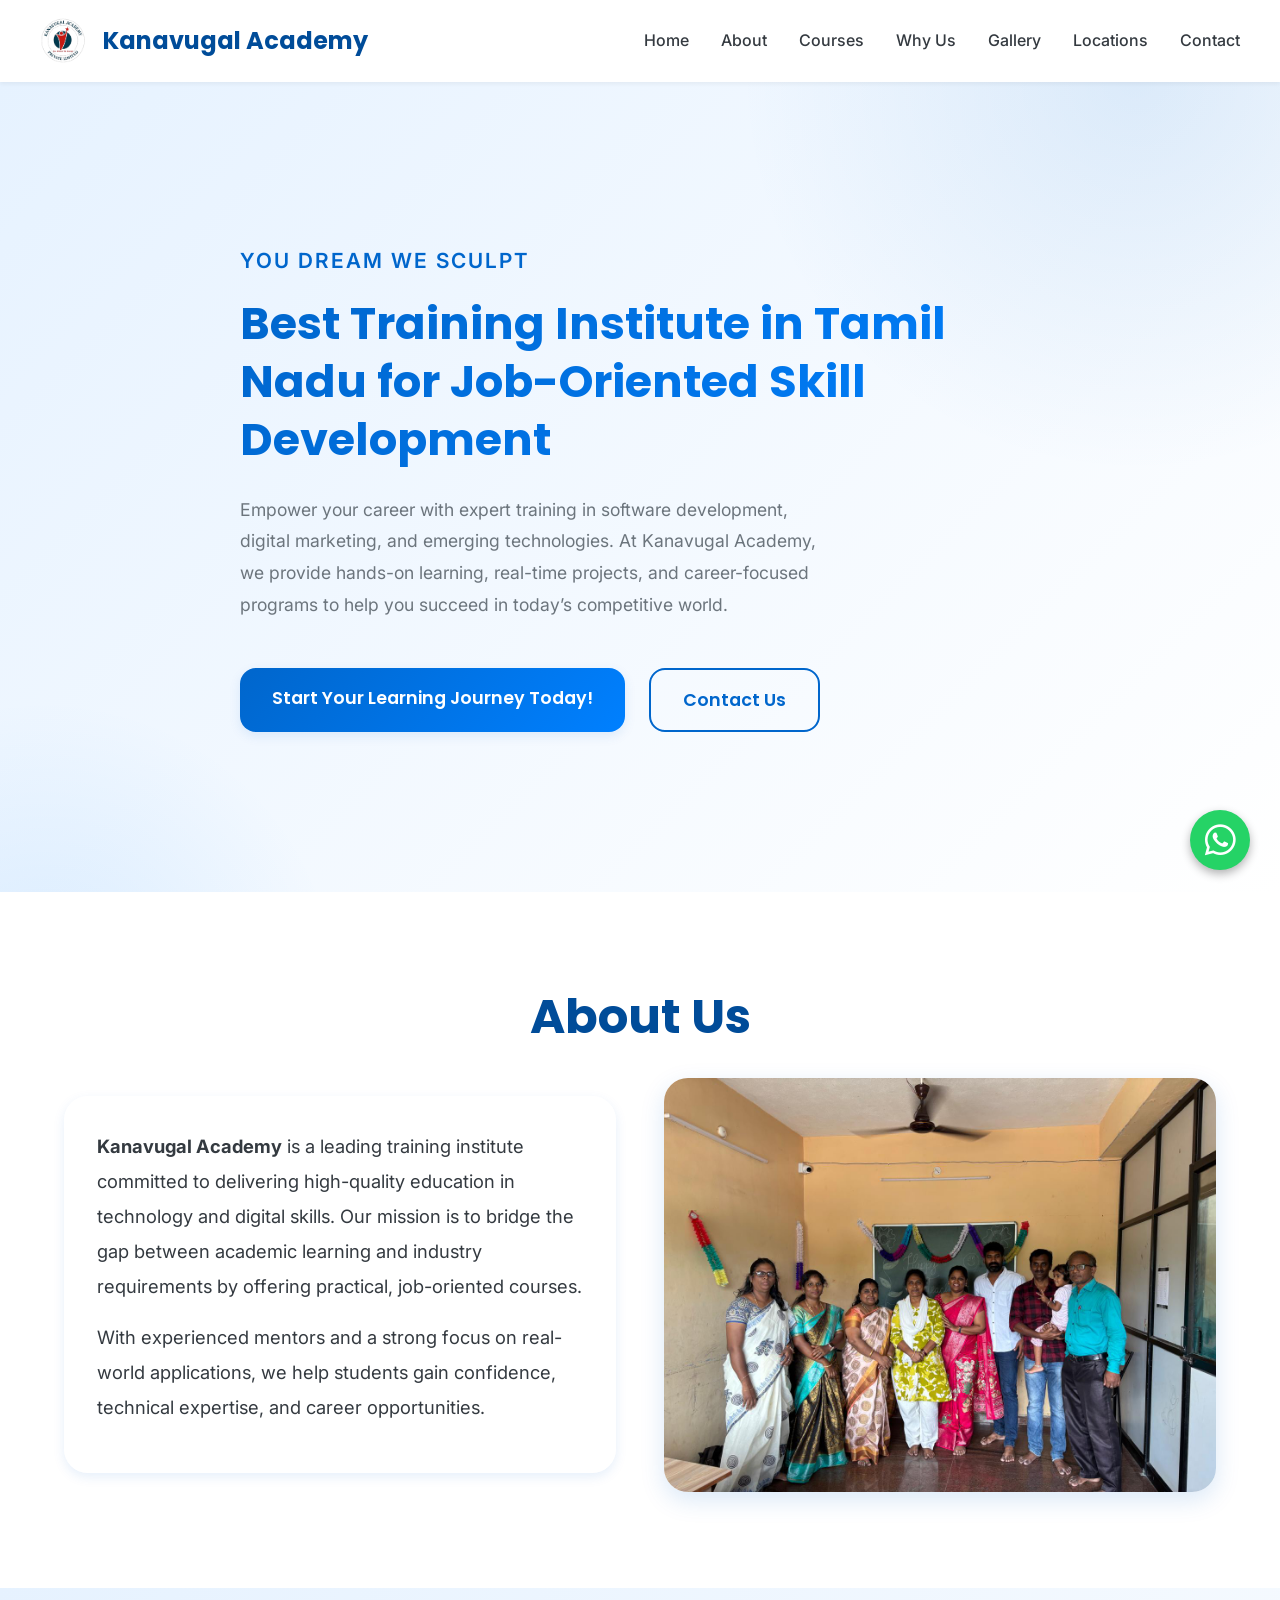
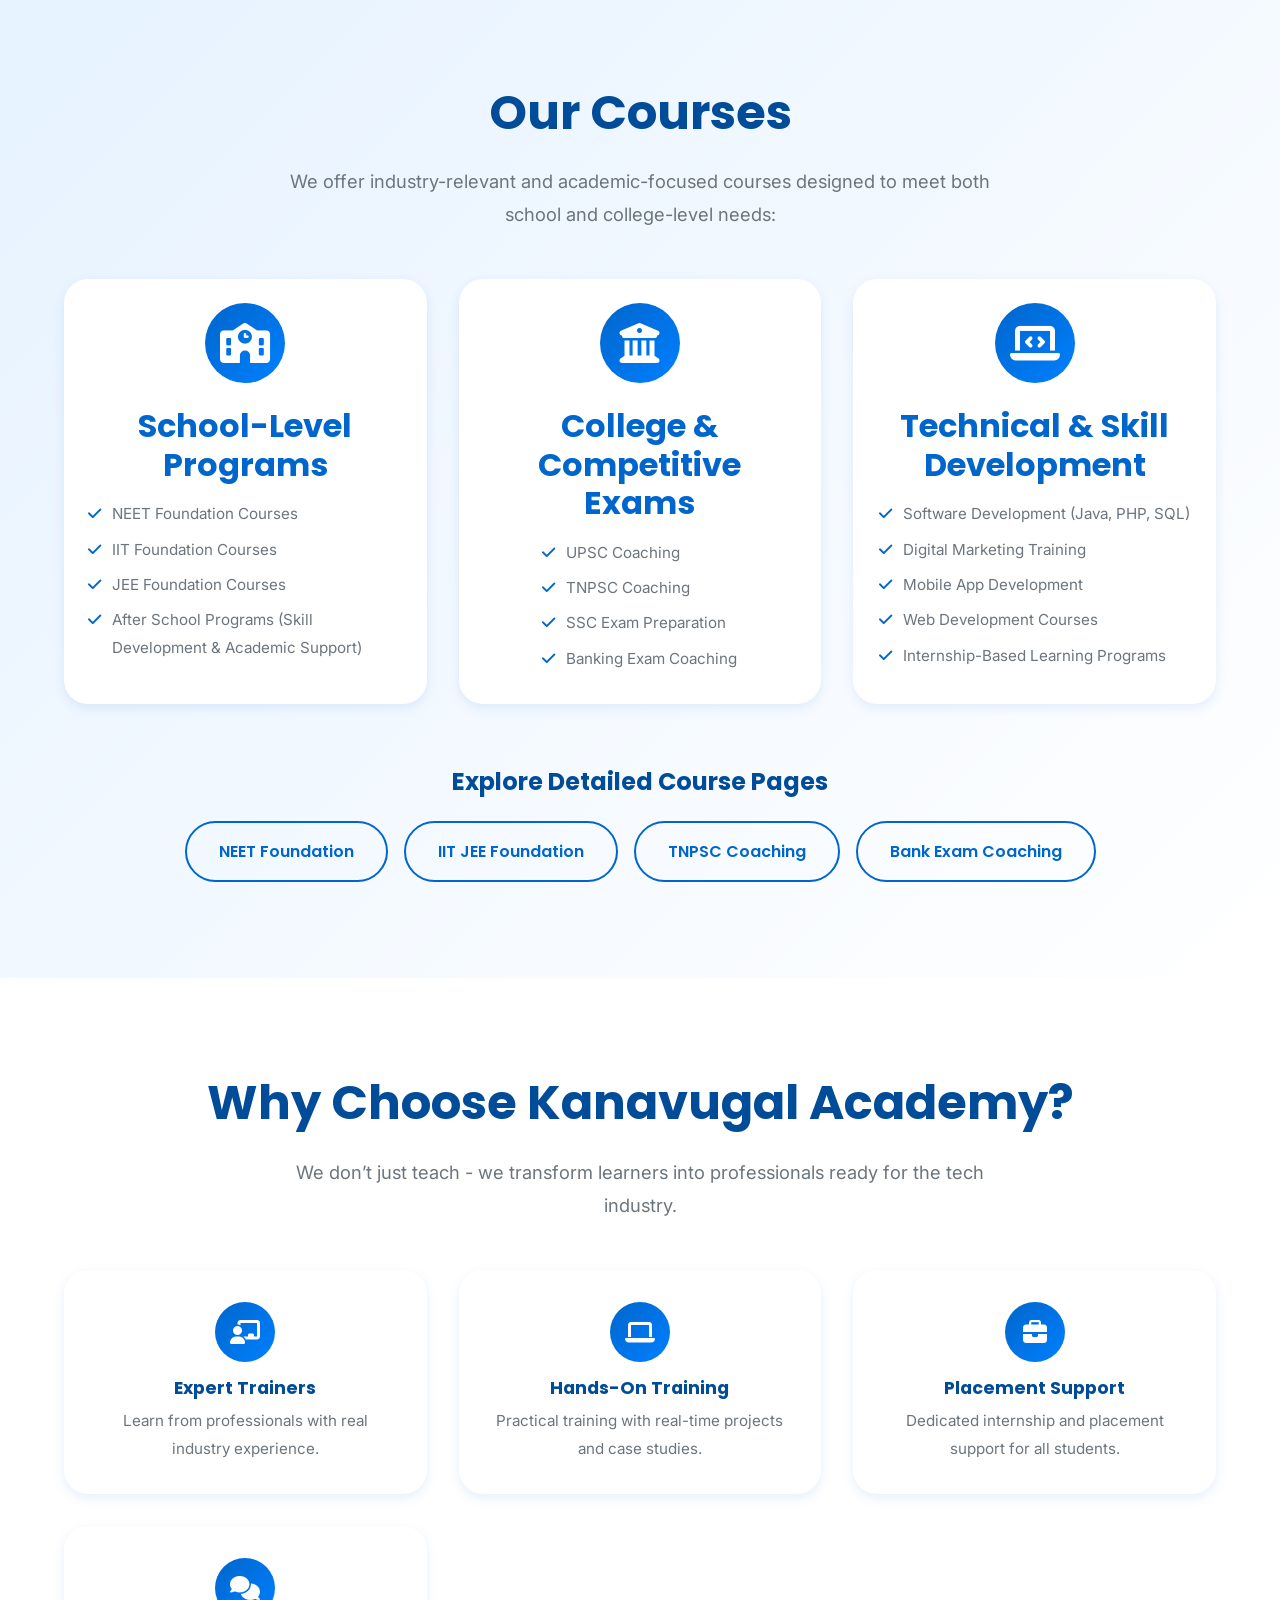
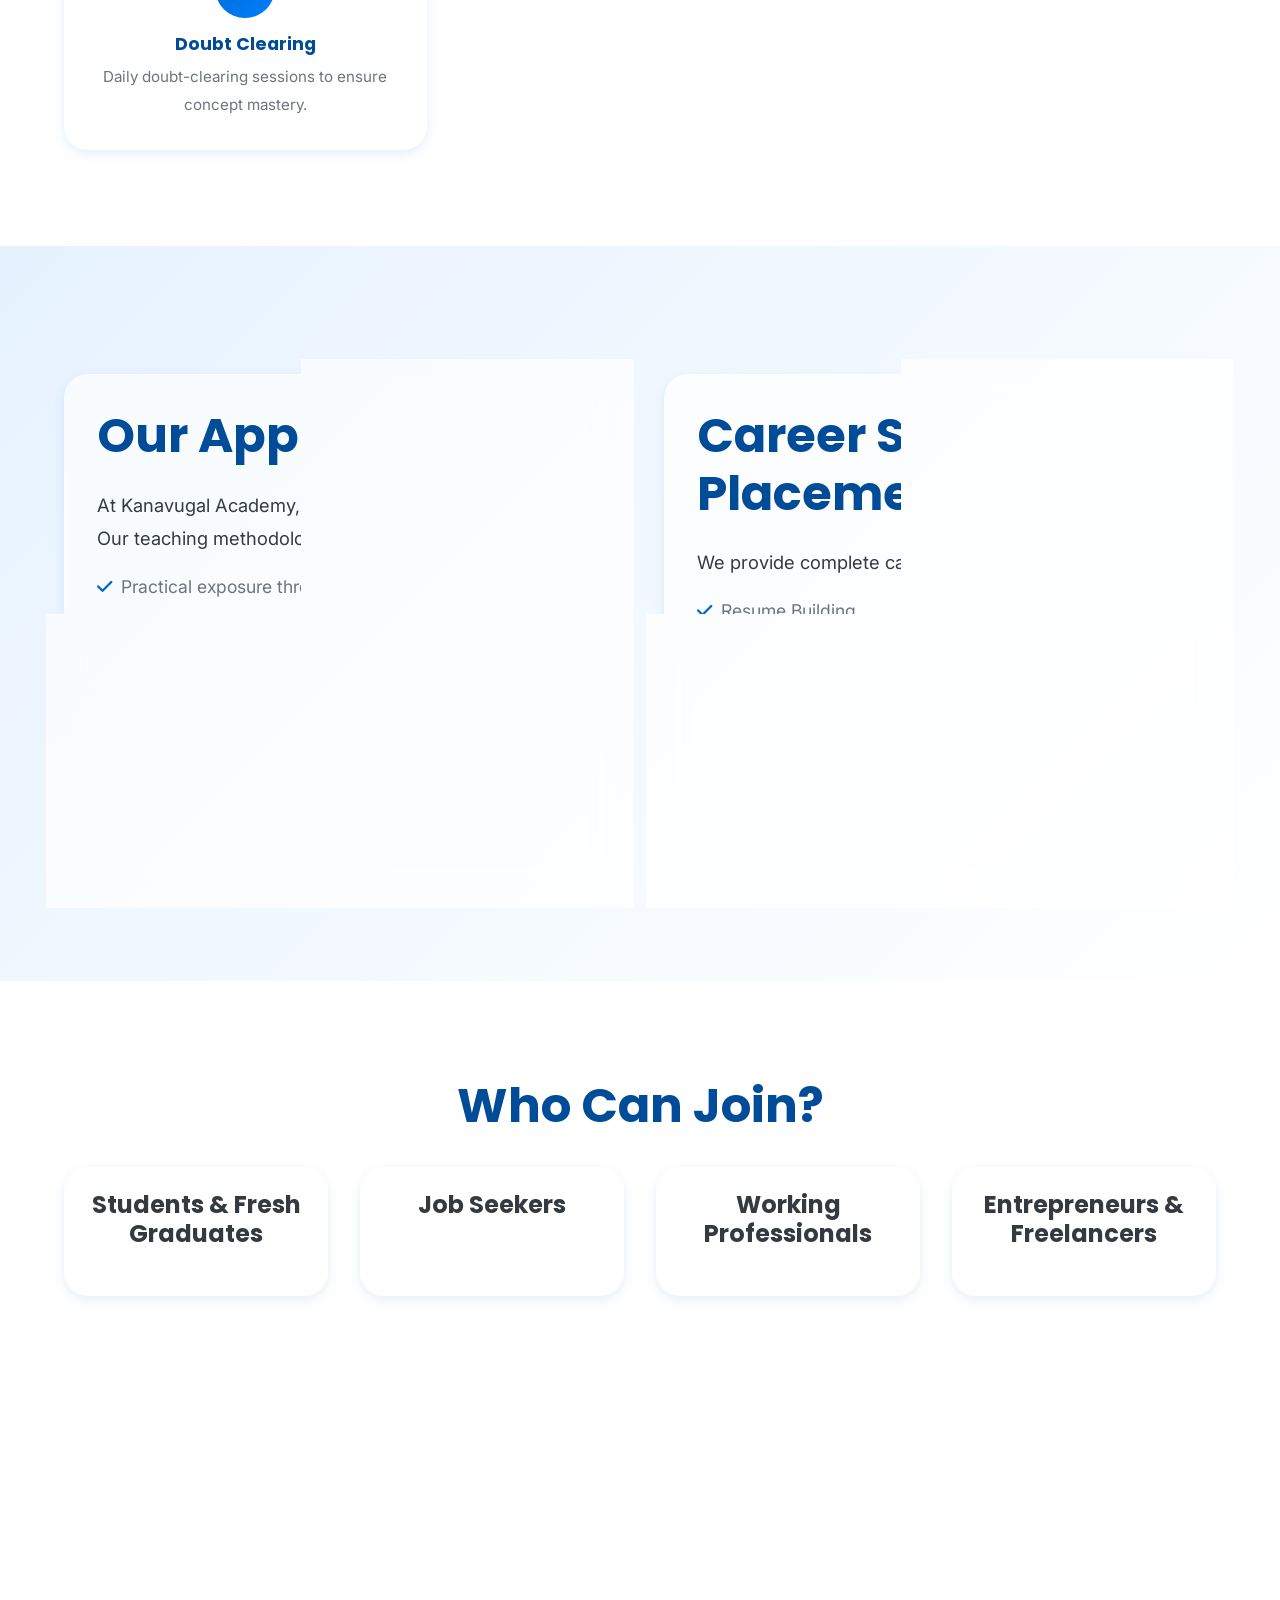
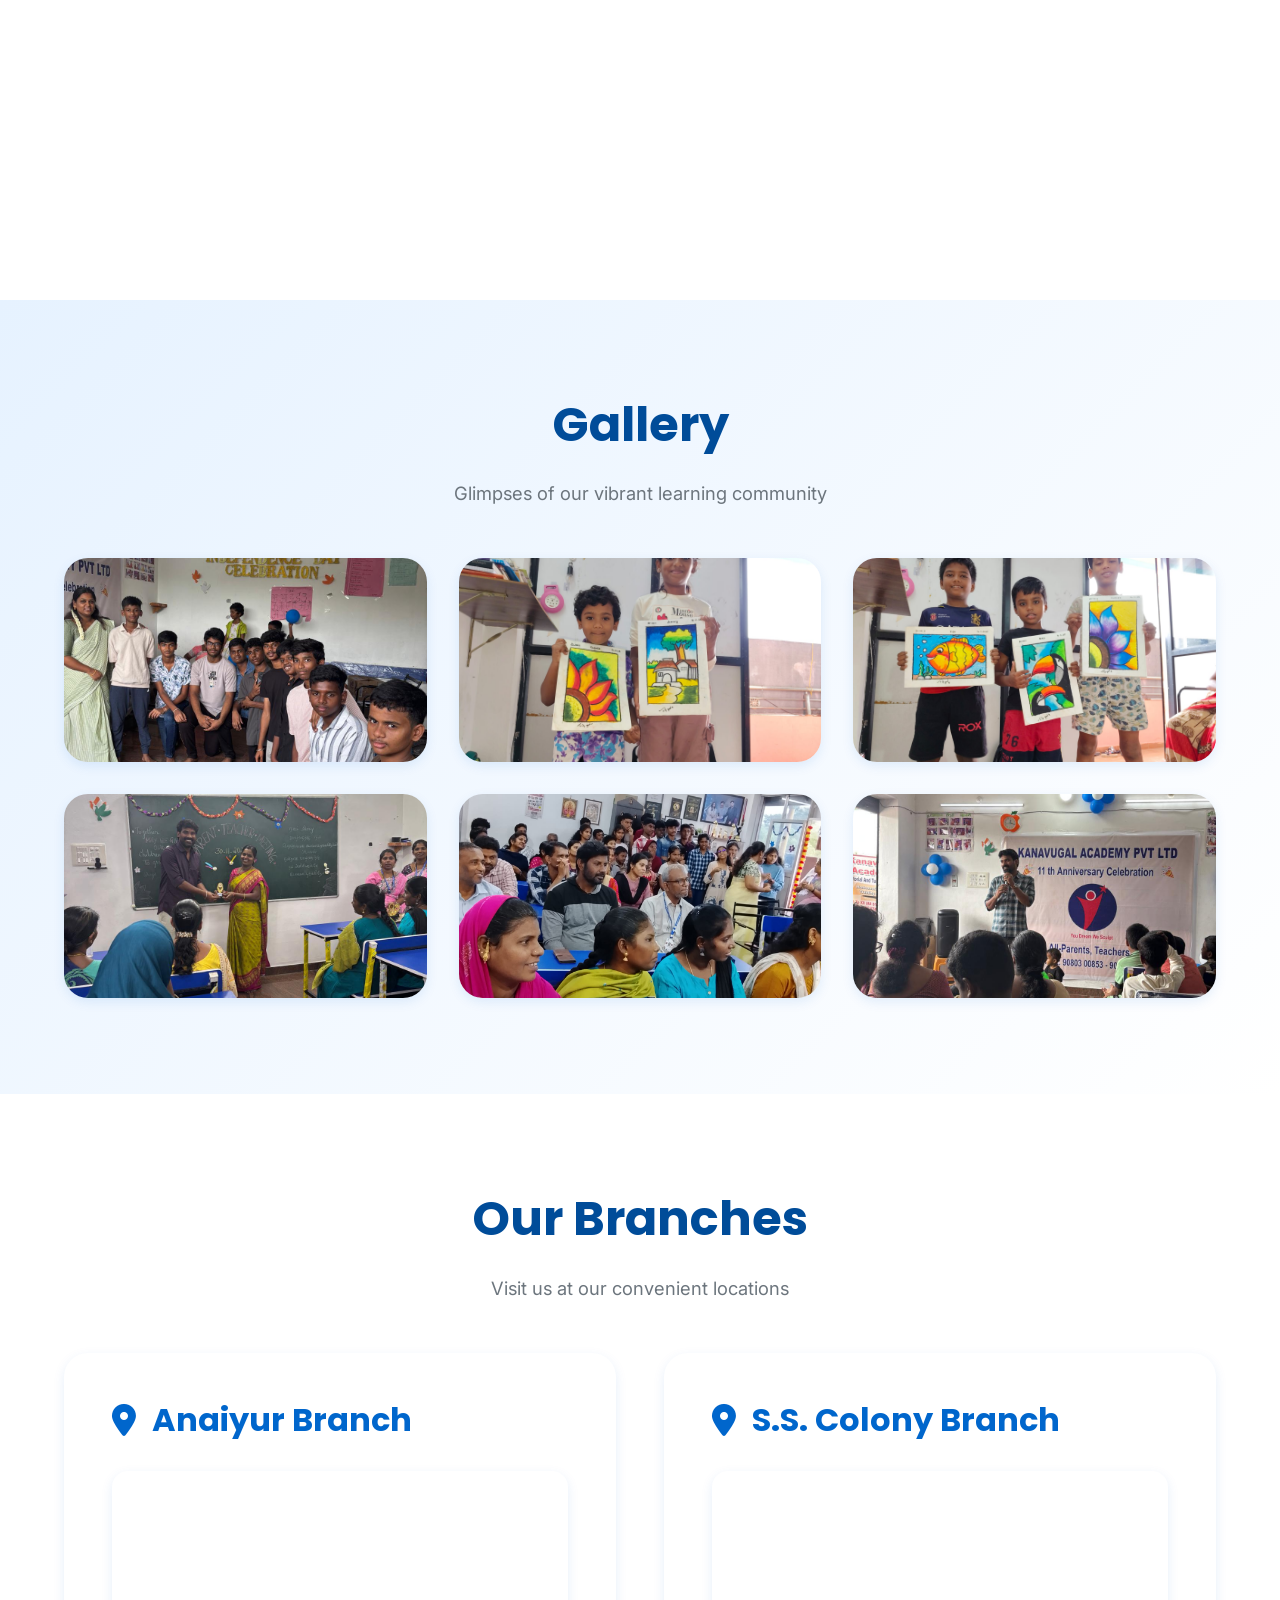
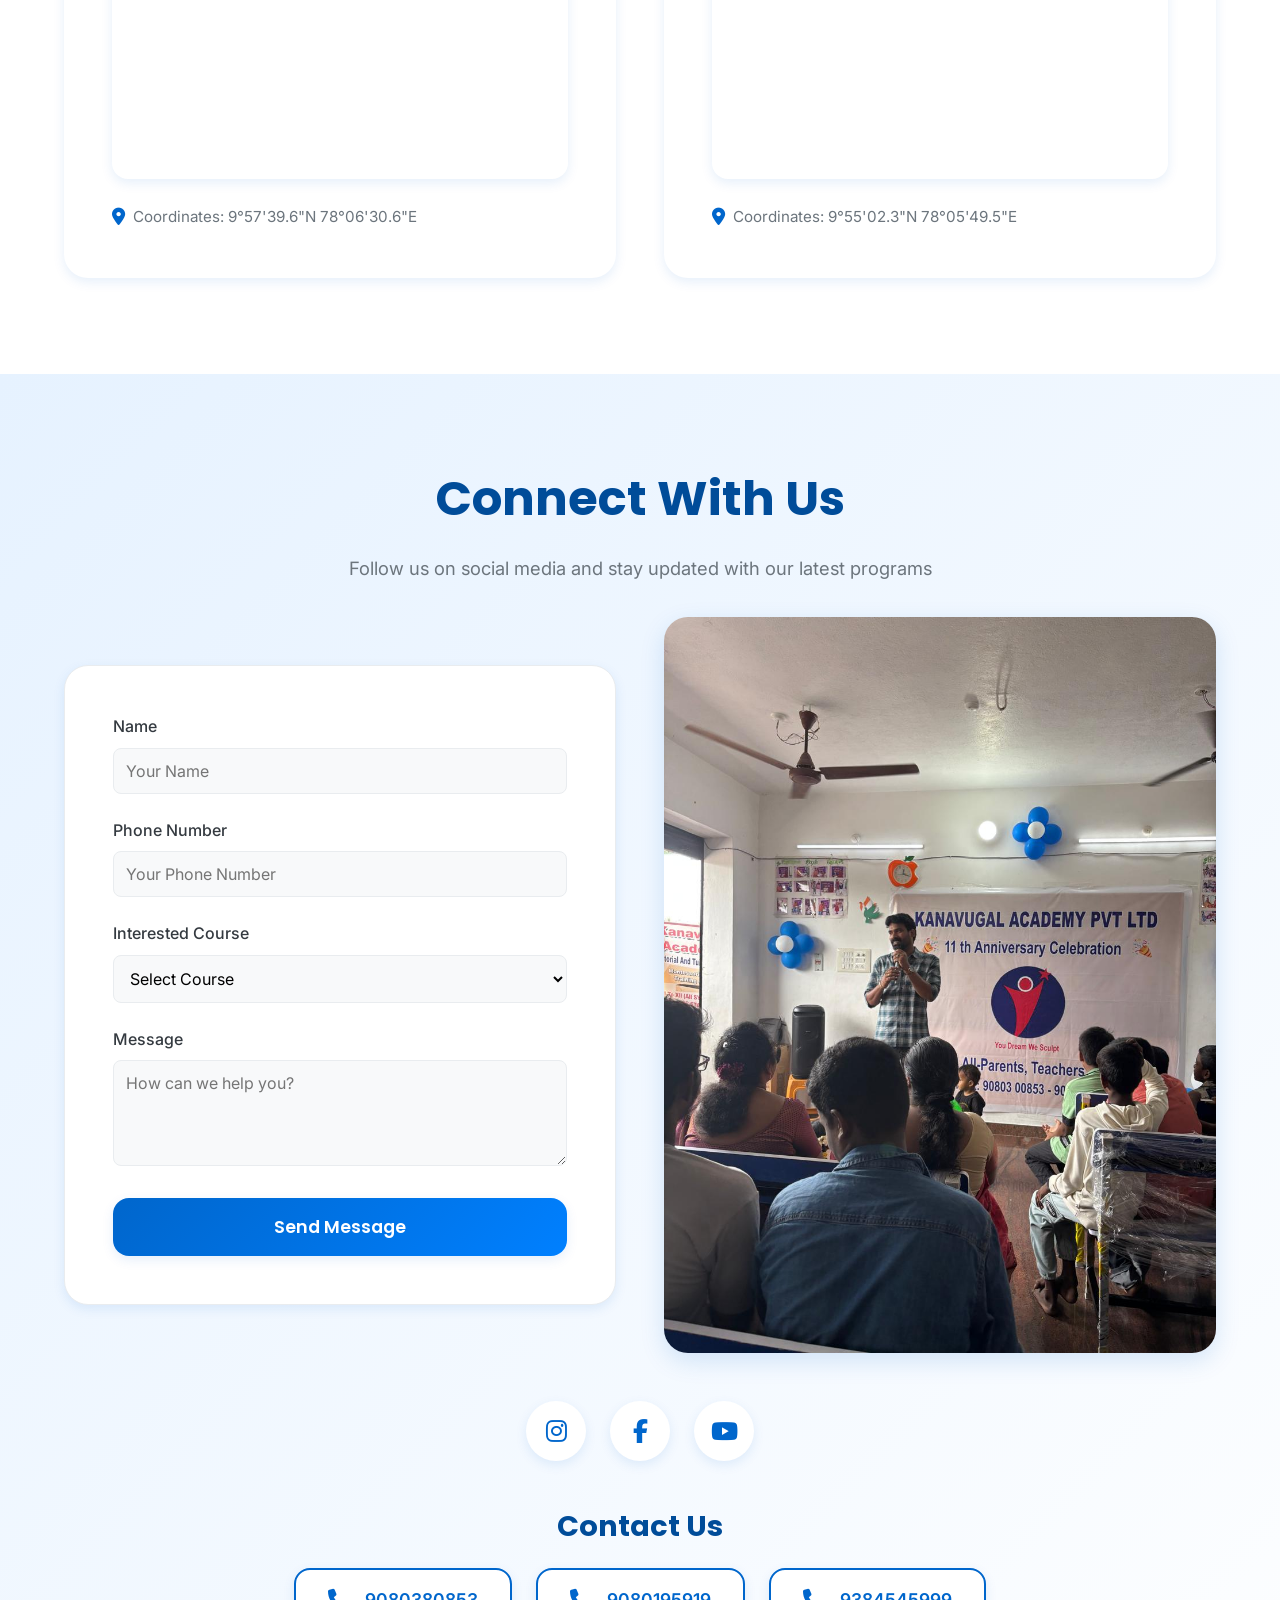
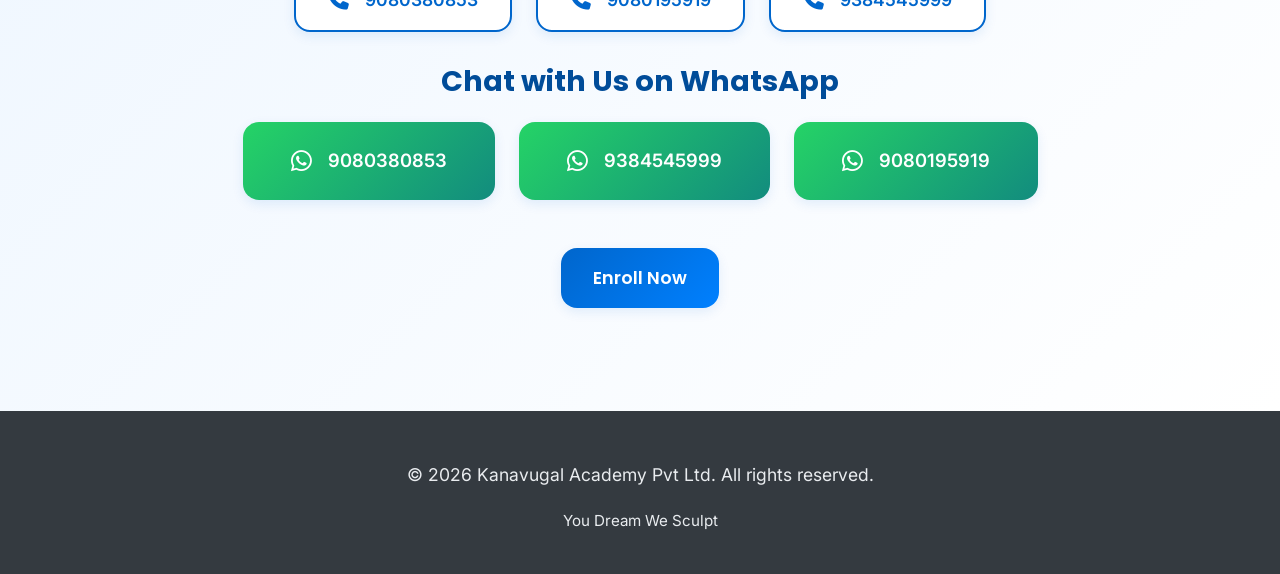
==== commit 91778fbf: "adding new pages" ====
--- a/index.html
+++ b/index.html
@@ -5,10 +5,10 @@
     <meta charset="UTF-8">
     <meta name="viewport" content="width=device-width, initial-scale=1.0">
     <meta name="description"
-        content="Kanavugal Academy - Premier tuition center in South India offering coaching for NEET, IIT JEE, UPSC, and board examinations. You Dream We Sculpt.">
+        content="Looking for the best training institute in Tamil Nadu? Get industry-ready skills with expert trainers, real-time projects, and placement support at Kanavugal Academy.">
     <meta name="keywords"
-        content="tuition, coaching, NEET, IIT JEE, UPSC, board exams, education, South India, madurai , anaiyur , s.s colony">
-    <title>Kanavugal Academy - You Dream We Sculpt</title>
+        content="Best Training Institute in Tamil Nadu, Software Training Institute, Digital Marketing Course in Tamil Nadu, Web Development Training, Job-Oriented Courses, Internship Training Institute, IT Training Academy">
+    <title>Best Training Institute in Tamil Nadu | Job-Oriented Courses & Placement Support</title>
 
     <!-- Google Fonts -->
     <link rel="preconnect" href="https://fonts.googleapis.com">
@@ -37,7 +37,7 @@
                 <li><a href="#home">Home</a></li>
                 <li><a href="#about">About</a></li>
                 <li><a href="#courses">Courses</a></li>
-                <li><a href="#staff">Our Team</a></li>
+                <li><a href="#why-choose">Why Us</a></li>
                 <li><a href="#gallery">Gallery</a></li>
                 <li><a href="#locations">Locations</a></li>
                 <li><a href="#contact">Contact</a></li>
@@ -55,134 +55,39 @@
         <div class="container">
             <div class="hero-content scroll-reveal">
                 <p class="hero-tagline">You Dream We Sculpt</p>
-                <h1 class="hero-title">Kanavugal Academy Pvt Ltd</h1>
+                <h1 class="hero-title">Best Training Institute in Tamil Nadu for Job-Oriented Skill Development</h1>
                 <p class="hero-description">
-                    Premier educational institution in South India, transforming aspirations into success.
-                    Expert coaching for NEET, IIT JEE, UPSC, and board examinations.
+                    Empower your career with expert training in software development, digital marketing, and emerging
+                    technologies. At Kanavugal Academy, we provide hands-on learning, real-time projects, and
+                    career-focused programs to help you succeed in today’s competitive world.
                 </p>
                 <div class="hero-buttons">
-                    <a href="#courses" class="btn btn-primary">Explore Courses</a>
+                    <a href="#courses" class="btn btn-primary">Start Your Learning Journey Today!</a>
                     <a href="#contact" class="btn btn-outline">Contact Us</a>
                 </div>
             </div>
         </div>
     </section>
 
-    <!-- Vision & Mission Section -->
-    <section id="vision-mission" class="section">
-        <div class="container">
-            <h2 class="text-center scroll-reveal">Our Vision & Mission</h2>
-            <div class="vision-mission-grid">
-                <!-- Vision Card -->
-                <div class="card vision-card scroll-reveal">
-                    <h3><i class="fas fa-eye icon"></i> Vision</h3>
-                    <p>
-                        To be the premier educational institution in South India, recognized for transforming
-                        the aspirations of every student into tangible success, thereby sculpting the next
-                        generation of leaders, innovators, and public servants who realize their highest
-                        potential and contribute meaningfully to society.
-                    </p>
-                </div>
-
-                <!-- Mission Card -->
-                <div class="card mission-card scroll-reveal">
-                    <h3><i class="fas fa-bullseye icon"></i> Mission</h3>
-                    <p>
-                        To provide comprehensive, high-quality, and results-oriented coaching for competitive
-                        examinations, fostering a culture of excellence, discipline, and continuous learning.
-                    </p>
-                    <ul style="margin-top: 1rem; padding-left: 1.5rem;">
-                        <li><strong>Empowering Students:</strong> Expert guidance, personalized mentorship, and
-                            supportive learning environment</li>
-                        <li><strong>Ensuring Success:</strong> Rigorous curriculum for UPSC, NEET, and IIT JEE</li>
-                        <li><strong>Cultivating Values:</strong> Integrity, perseverance, and social responsibility</li>
-                    </ul>
-                </div>
-            </div>
-        </div>
-    </section>
-
     <!-- About Section -->
-    <section id="about" class="section section-alt">
-        <div class="container">
-            <h2 class="text-center scroll-reveal">About Kanavugal Academy</h2>
+    <section id="about" class="section">
+        <div class="container">
+            <h2 class="text-center scroll-reveal">About Us</h2>
             <div class="split-layout scroll-reveal" style="margin-top: 2rem;">
                 <div class="split-content card card-glass">
                     <p style="font-size: 1.15rem; line-height: 1.9;">
-                        We intended to create awareness in young minds about the opportunities that they can avail,
-                        hence they would bring their dream into reality. We train the aspirant throughout their
-                        preparation with highly qualified trainers, and authorized materials along with proper
-                        guidance focused on examination.
+                        <strong>Kanavugal Academy</strong> is a leading training institute committed to delivering
+                        high-quality education in technology and digital skills. Our mission is to bridge the gap
+                        between academic learning and industry requirements by offering practical, job-oriented courses.
                     </p>
                     <p style="font-size: 1.15rem; line-height: 1.9;">
-                        We concentrate from the basics like how to study and how to retain with numerous shortcuts,
-                        memory tricks and techniques. We mainly focused for the <strong>NEET, IIT, JEE FOUNDATION
-                            COURSES</strong>
-                        and After School Program at the school level, and <strong>UPSC, TNPSC, SSC & BANKING
-                            EXAMINATIONS</strong>
-                        at college level.
-                    </p>
-                    <p style="font-size: 1.15rem; line-height: 1.9;">
-                        Our aim is to salvage the pupil who felt threatened and who have got anxiety over their
-                        education,
-                        and put them in the winning edge, through empowering them towards an era of knowledge and thus
-                        create a society of well informed citizens, fit for the survival.
+                        With experienced mentors and a strong focus on real-world applications, we help students gain
+                        confidence, technical expertise, and career opportunities.
                     </p>
                 </div>
                 <div class="split-image-container">
                     <img src="./assets/group1.jpeg" alt="About Kanavugal Academy" class="split-image">
                 </div>
-            </div>
-        </div>
-    </section>
-
-    <!-- Director's Desk Section -->
-    <section id="directors-desk" class="section">
-        <div class="container">
-            <h2 class="text-center scroll-reveal">From the Director's Desk</h2>
-            <div class="directors-grid">
-                <!-- Director 1 -->
-                <div class="card card-glass scroll-reveal">
-                    <div class="director-profile-img">
-                        <img src="./assets/WhatsApp Image 2026-02-27 at 3.06.50 PM.jpeg" alt="Director 1">
-                    </div>
-                    <div class="directors-message">
-                        <h3 class="text-center" style="margin-bottom: 1.5rem; color: var(--primary-blue-dark);">
-                            Kanavugal Academy Pvt. Ltd.</h3>
-
-                        <p><strong>Dear Parents, Students, and Well-Wishers,</strong></p>
-
-                        <p>Warm greetings from Kanavugal Academy Pvt. Ltd.</p>
-
-                        <p>At Kanavugal Academy, our vision has always been to provide quality education that nurtures
-                            knowledge, discipline, and strong values. We firmly believe that every child has unique
-                            potential, and our dedicated team of educators strives to bring out the best in each student
-                            through structured teaching, personal attention, and continuous assessment.</p>
-
-                        <p>In today’s competitive academic environment, we focus not only on examination success but
-                            also on building conceptual clarity, confidence, and a positive attitude towards learning.
-                            Our curriculum planning, regular tests, and interactive teaching methods are designed to
-                            help students achieve academic excellence and long-term success.</p>
-
-                        <p>We sincerely thank our parents for their constant trust and support, and our students for
-                            their hard work and commitment. Together, with the collective efforts of our experienced
-                            faculty and
-                            management team, we will continue to guide our students towards a bright and successful
-                            future.
-                        </p>
-
-                        <p>We look forward to your continued cooperation and encouragement as we grow together.</p>
-
-                        <p style="margin-top: 2rem;"><strong>With best wishes,</strong></p>
-
-                        <div class="director-sign-off">
-                            <h4>N. Navina, M.Sc, B.Ed (Maths)</h4>
-                            <p>Director, Kanavugal Academy Pvt. Ltd.</p>
-                        </div>
-                    </div>
-                </div>
-
-
             </div>
         </div>
     </section>
@@ -193,134 +98,177 @@
             <h2 class="text-center scroll-reveal">Our Courses</h2>
             <p class="text-center scroll-reveal"
                 style="max-width: 700px; margin: 0 auto 3rem; font-size: 1.15rem; color: var(--gray);">
-                Expert coaching for board examinations with comprehensive curriculum
+                We offer industry-relevant and academic-focused courses designed to meet both school and college-level
+                needs:
             </p>
             <div class="courses-grid">
-                <!-- Physics -->
+                <!-- School-Level Programs -->
                 <div class="card course-card scroll-reveal">
                     <div class="course-icon">
-                        <i class="fas fa-atom"></i>
-                    </div>
-                    <h3>Physics</h3>
-
-                    <ul style="font-size: 16px; text-align: left; padding: 14px;">
-                        <li>NEET</li>
-                        <li>IIT JEE</li>
-                        <li>CBSE , ICSE , ISE , STATE BOARD </li>
+                        <i class="fas fa-school"></i>
+                    </div>
+                    <h3>School-Level Programs</h3>
+                    <ul class="feature-list">
+                        <li>NEET Foundation Courses</li>
+                        <li>IIT Foundation Courses</li>
+                        <li>JEE Foundation Courses</li>
+                        <li>After School Programs (Skill Development & Academic Support)</li>
                     </ul>
-
-                </div>
-
-                <!-- Chemistry -->
+                </div>
+
+                <!-- College-Level & Competitive Exam Training -->
                 <div class="card course-card scroll-reveal">
                     <div class="course-icon">
-                        <i class="fas fa-flask"></i>
-                    </div>
-                    <h3>Chemistry</h3>
-                    <ul style="font-size: 16px; text-align: left; padding: 14px;">
-
-                        <li>CBSE , ICSE , ISE , STATE BOARD </li>
+                        <i class="fas fa-university"></i>
+                    </div>
+                    <h3>College & Competitive Exams</h3>
+                    <ul class="feature-list">
+                        <li>UPSC Coaching</li>
+                        <li>TNPSC Coaching</li>
+                        <li>SSC Exam Preparation</li>
+                        <li>Banking Exam Coaching</li>
                     </ul>
                 </div>
 
-                <!-- Biology -->
+                <!-- Technical & Skill Development Courses -->
                 <div class="card course-card scroll-reveal">
                     <div class="course-icon">
-                        <i class="fas fa-dna"></i>
-                    </div>
-                    <h3>Biology</h3>
-                    <ul style="font-size: 16px; text-align: left; padding: 14px;">
-                        <li>NEET</li>
-                        <li>IIT JEE</li>
-
+                        <i class="fas fa-laptop-code"></i>
+                    </div>
+                    <h3>Technical & Skill Development</h3>
+                    <ul class="feature-list">
+                        <li>Software Development (Java, PHP, SQL)</li>
+                        <li>Digital Marketing Training</li>
+                        <li>Mobile App Development</li>
+                        <li>Web Development Courses</li>
+                        <li>Internship-Based Learning Programs</li>
                     </ul>
                 </div>
-
-                <!-- Mathematics -->
-                <div class="card course-card scroll-reveal">
-                    <div class="course-icon">
-                        <i class="fas fa-calculator"></i>
-                    </div>
-                    <h3>Mathematics</h3>
-                    <ul style="font-size: 16px; text-align: left; padding: 14px;">
-                        <li>IIT JEE</li>
-                        <li>CBSE , ICSE , ISE , STATE BOARD </li>
-                    </ul>
-                </div>
-            </div>
-        </div>
-    </section>
-
-    <!-- Staff Section -->
-    <section id="staff" class="section">
-        <div class="container">
-            <h2 class="text-center scroll-reveal">Our Expert Team</h2>
+            </div>
+
+            <!-- Detailed Course Links -->
+            <div class="text-center scroll-reveal" style="margin-top: 4rem;">
+                <h3 style="color: var(--primary-blue-dark); margin-bottom: 1.5rem; font-size: 1.5rem;">Explore Detailed
+                    Course Pages</h3>
+                <div style="display: flex; flex-wrap: wrap; justify-content: center; gap: 1rem;">
+                    <a href="neet-foundation-courses.html" class="btn btn-outline"
+                        style="border-radius: 50px; font-size: 1rem;">NEET Foundation</a>
+                    <a href="iit-jee-foundation-courses.html" class="btn btn-outline"
+                        style="border-radius: 50px; font-size: 1rem;">IIT JEE Foundation</a>
+                    <a href="tnpsc-coaching-centre-madurai.html" class="btn btn-outline"
+                        style="border-radius: 50px; font-size: 1rem;">TNPSC Coaching</a>
+                    <a href="bank-exam-coaching-madurai.html" class="btn btn-outline"
+                        style="border-radius: 50px; font-size: 1rem;">Bank Exam Coaching</a>
+                    <!-- Additional course links will be added here -->
+                </div>
+            </div>
+        </div>
+    </section>
+
+    <!-- Why Choose Section -->
+    <section id="why-choose" class="section">
+        <div class="container">
+            <h2 class="text-center scroll-reveal">Why Choose Kanavugal Academy?</h2>
             <p class="text-center scroll-reveal"
                 style="max-width: 700px; margin: 0 auto 3rem; font-size: 1.15rem; color: var(--gray);">
-                Highly qualified and experienced educators dedicated to your success
+                We don’t just teach - we transform learners into professionals ready for the tech industry.
             </p>
-
             <div class="staff-grid">
-                <!-- Director -->
-                <div class="card director-card scroll-reveal">
-                    <h4><i class="fas fa-user-tie"></i> N. Navina, M.Sc, B.Ed (Maths)</h4>
-                    <p style="text-align: center;">Vedic maths trainer</p>
-                    <p style="font-weight: 600; color: var(--primary-blue); margin-top: 0.5rem;">Director, Kanavugal
-                        Academy Pvt Ltd</p>
-                </div>
-
-                <!-- Coordinator -->
                 <div class="card staff-card scroll-reveal">
-                    <h4><i class="fas fa-chalkboard-teacher"></i> M. Thiribuvan, M.Sc, MA</h4>
-                    <p>Subject Matter Expert - Physics, NEET, JEE</p>
-                    <p style="font-weight: 600; color: var(--primary-blue);">Coordinator (Junior IAS Programme)</p>
-                </div>
-
-                <!-- Tutors -->
+                    <div class="course-icon" style="width: 60px; height: 60px; font-size: 1.5rem; margin-bottom: 1rem;">
+                        <i class="fas fa-chalkboard-teacher"></i>
+                    </div>
+                    <h4>Expert Trainers</h4>
+                    <p>Learn from professionals with real industry experience.</p>
+                </div>
                 <div class="card staff-card scroll-reveal">
-                    <h4><i class="fas fa-user-graduate"></i> Dr. S. Sheik Mydeen</h4>
-                    <p>M.Sc, M.Phil, B.Ed, Ph.D (Chemistry)</p>
-                </div>
-
+                    <div class="course-icon" style="width: 60px; height: 60px; font-size: 1.5rem; margin-bottom: 1rem;">
+                        <i class="fas fa-laptop"></i>
+                    </div>
+                    <h4>Hands-On Training</h4>
+                    <p>Practical training with real-time projects and case studies.</p>
+                </div>
                 <div class="card staff-card scroll-reveal">
-                    <h4><i class="fas fa-user-graduate"></i> S. Premila</h4>
-                    <p>M.Sc, M.Ed (Biology)</p>
-                </div>
-
+                    <div class="course-icon" style="width: 60px; height: 60px; font-size: 1.5rem; margin-bottom: 1rem;">
+                        <i class="fas fa-briefcase"></i>
+                    </div>
+                    <h4>Placement Support</h4>
+                    <p>Dedicated internship and placement support for all students.</p>
+                </div>
                 <div class="card staff-card scroll-reveal">
-                    <h4><i class="fas fa-user-graduate"></i> M. Gimbu Doss</h4>
-                    <p>M.Sc, B.Ed (Mathematics)</p>
-                </div>
-
-                <div class="card staff-card scroll-reveal">
-                    <h4><i class="fas fa-user-graduate"></i> Dr. S. Sabarinathan</h4>
-                    <p>Ph.D (Mathematics)</p>
-                </div>
-
-                <div class="card staff-card scroll-reveal">
-                    <h4><i class="fas fa-user-graduate"></i> N. Muthukumar</h4>
-                    <p>M.Sc, B.Ed (Chemistry)</p>
-                </div>
-
-                <div class="card staff-card scroll-reveal">
-                    <h4><i class="fas fa-user-graduate"></i> P. Bhuvaneshwari</h4>
-                    <p>B.B.A, PGDHRD</p>
-                </div>
-
-                <div class="card staff-card scroll-reveal">
-                    <h4><i class="fas fa-user-graduate"></i> S. Sabitha Anand</h4>
-                    <p>B.Sc, B.Ed (Admin)</p>
-                </div>
-
-                <div class="card staff-card scroll-reveal">
-                    <h4><i class="fas fa-user-graduate"></i> J. Uma Maheswari</h4>
-                    <p>M.Sc (Maths & Hindi)</p>
-                </div>
-
-                <div class="card staff-card scroll-reveal">
-                    <h4><i class="fas fa-user-graduate"></i> K. Sathya Bama</h4>
-                    <p>D.C.T.ED, P.G.D.C.A</p>
-                </div>
+                    <div class="course-icon" style="width: 60px; height: 60px; font-size: 1.5rem; margin-bottom: 1rem;">
+                        <i class="fas fa-comments"></i>
+                    </div>
+                    <h4>Doubt Clearing</h4>
+                    <p>Daily doubt-clearing sessions to ensure concept mastery.</p>
+                </div>
+            </div>
+        </div>
+    </section>
+
+    <!-- Our Approach & Career Support -->
+    <section id="approach-career" class="section section-alt">
+        <div class="container">
+            <div class="approach-career-grid scroll-reveal">
+                <!-- Our Approach -->
+                <div class="card card-glass">
+                    <h2 style="color: var(--primary-blue-dark);">Our Approach</h2>
+                    <p style="font-size: 1.15rem; margin-bottom: 1rem;">At Kanavugal Academy, learning goes beyond
+                        theory. Our teaching methodology focuses on:</p>
+                    <ul class="feature-list" style="font-size: 1.1rem;">
+                        <li>Practical exposure through real-world projects</li>
+                        <li>Personalized mentorship and guidance</li>
+                        <li>Continuous skill evaluation</li>
+                        <li>Industry-oriented training modules</li>
+                    </ul>
+                    <p style="font-size: 1.15rem; margin-top: 1rem; font-weight: 500;">This ensures students are
+                        job-ready from day one.</p>
+                </div>
+
+                <!-- Career Support -->
+                <div class="card card-glass">
+                    <h2 style="color: var(--primary-blue-dark);">Career Support & Placement</h2>
+                    <p style="font-size: 1.15rem; margin-bottom: 1rem;">We provide complete career assistance including:
+                    </p>
+                    <ul class="feature-list" style="font-size: 1.1rem;">
+                        <li>Resume Building</li>
+                        <li>Mock Interviews</li>
+                        <li>Internship Opportunities</li>
+                        <li>Job Placement Guidance</li>
+                    </ul>
+                    <p style="font-size: 1.15rem; margin-top: 1rem; font-weight: 500;">Our goal is to help every student
+                        achieve career success with confidence.</p>
+                </div>
+            </div>
+        </div>
+    </section>
+
+    <!-- Who Can Join & CTA Section -->
+    <section id="who-can-join" class="section">
+        <div class="container text-center">
+            <h2 class="scroll-reveal">Who Can Join?</h2>
+            <div class="courses-grid scroll-reveal" style="margin-top: 2rem; margin-bottom: 4rem;">
+                <div class="card course-card" style="padding: 1.5rem;">
+                    <h4>Students & Fresh Graduates</h4>
+                </div>
+                <div class="card course-card" style="padding: 1.5rem;">
+                    <h4>Job Seekers</h4>
+                </div>
+                <div class="card course-card" style="padding: 1.5rem;">
+                    <h4>Working Professionals</h4>
+                </div>
+                <div class="card course-card" style="padding: 1.5rem;">
+                    <h4>Entrepreneurs & Freelancers</h4>
+                </div>
+            </div>
+
+            <div class="card card-glass cta-card scroll-reveal">
+                <h2>Ready to Start Your Career in Tech?</h2>
+                <p>
+                    No matter your background, we help you upgrade your skills and grow professionally. Join Kanavugal
+                    Academy today and take the first step toward a successful future.
+                </p>
+                <a href="#contact" class="btn">Enroll Now | Book Free Demo</a>
             </div>
         </div>
     </section>
--- a/index.css
+++ b/index.css
@@ -411,10 +411,12 @@
 
 .hero-title {
     margin-bottom: var(--spacing-md);
+    font-size: clamp(2rem, 3.5vw, 2.8rem);
+    line-height: 1.3;
 }
 
 .hero-description {
-    font-size: 1.2rem;
+    font-size: 1.1rem;
     color: var(--gray);
     margin-bottom: var(--spacing-xl);
     max-width: 600px;
@@ -1156,4 +1158,72 @@
            If use 'order: -1' on container, it goes to top. */
         order: -1;
     }
-}+}
+/* ============================================
+   NEW SECTION LAYOUT FIXES
+   ============================================ */
+.feature-list {
+    text-align: left;
+    display: inline-block;
+    margin: 0 auto;
+    padding-left: 0;
+    color: var(--gray);
+    font-size: 0.95rem;
+    line-height: 1.8;
+    list-style: none;
+}
+
+.feature-list li {
+    position: relative;
+    padding-left: 1.5rem;
+    margin-bottom: 0.5rem;
+}
+
+.feature-list li::before {
+    content: '\f00c';
+    font-family: 'Font Awesome 6 Free';
+    font-weight: 900;
+    position: absolute;
+    left: 0;
+    top: 0;
+    color: var(--primary-blue);
+}
+
+.approach-career-grid {
+    display: grid;
+    grid-template-columns: 1fr 1fr;
+    gap: var(--spacing-xl);
+    align-items: stretch;
+    margin-top: var(--spacing-lg);
+}
+
+.cta-card {
+    max-width: 800px;
+    margin: 0 auto;
+    background: var(--gradient-primary);
+    color: var(--white);
+    text-align: center;
+    padding: var(--spacing-xl);
+}
+
+.cta-card h2 {
+    color: var(--white);
+}
+
+.cta-card p {
+    font-size: 1.2rem;
+    color: var(--sky-blue);
+    margin-bottom: 2rem;
+}
+
+.cta-card .btn {
+    background: var(--white);
+    color: var(--primary-blue);
+    font-size: 1.2rem;
+}
+
+@media (max-width: 900px) {
+    .approach-career-grid {
+        grid-template-columns: 1fr;
+    }
+}
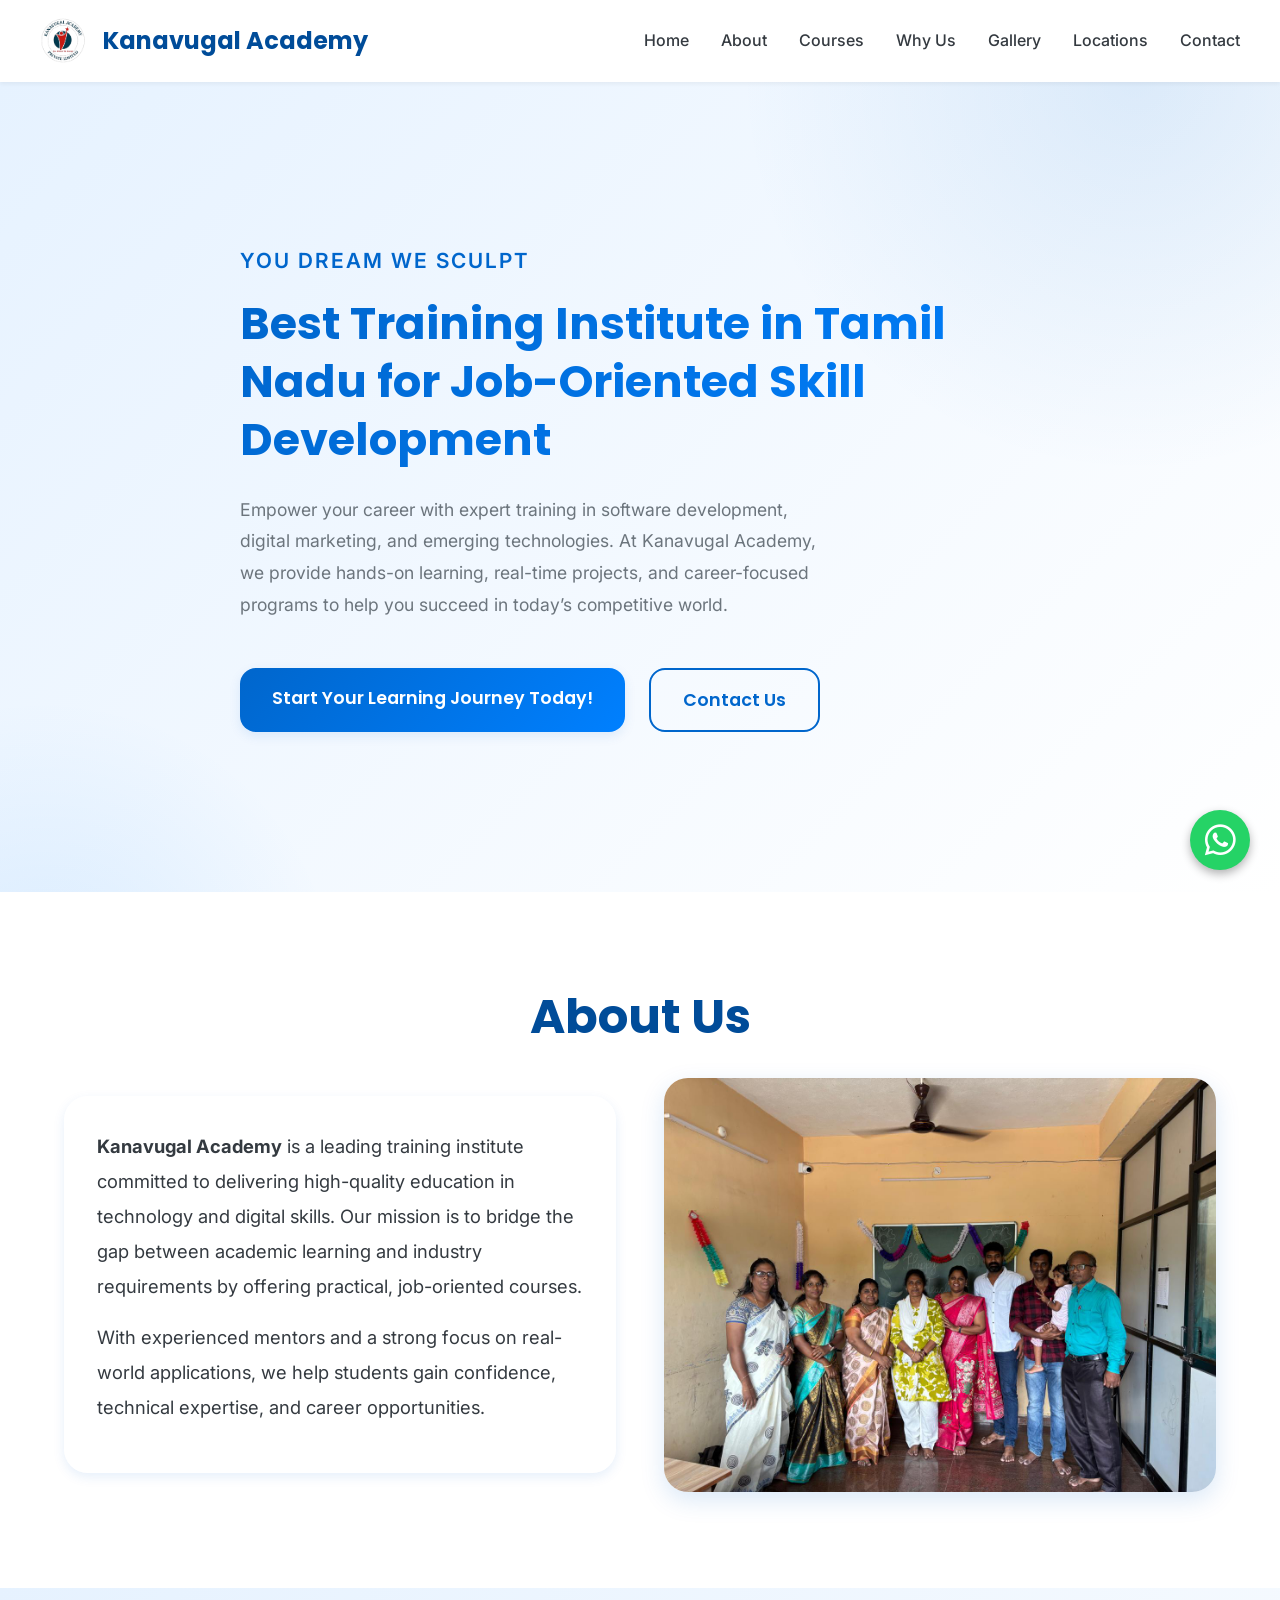
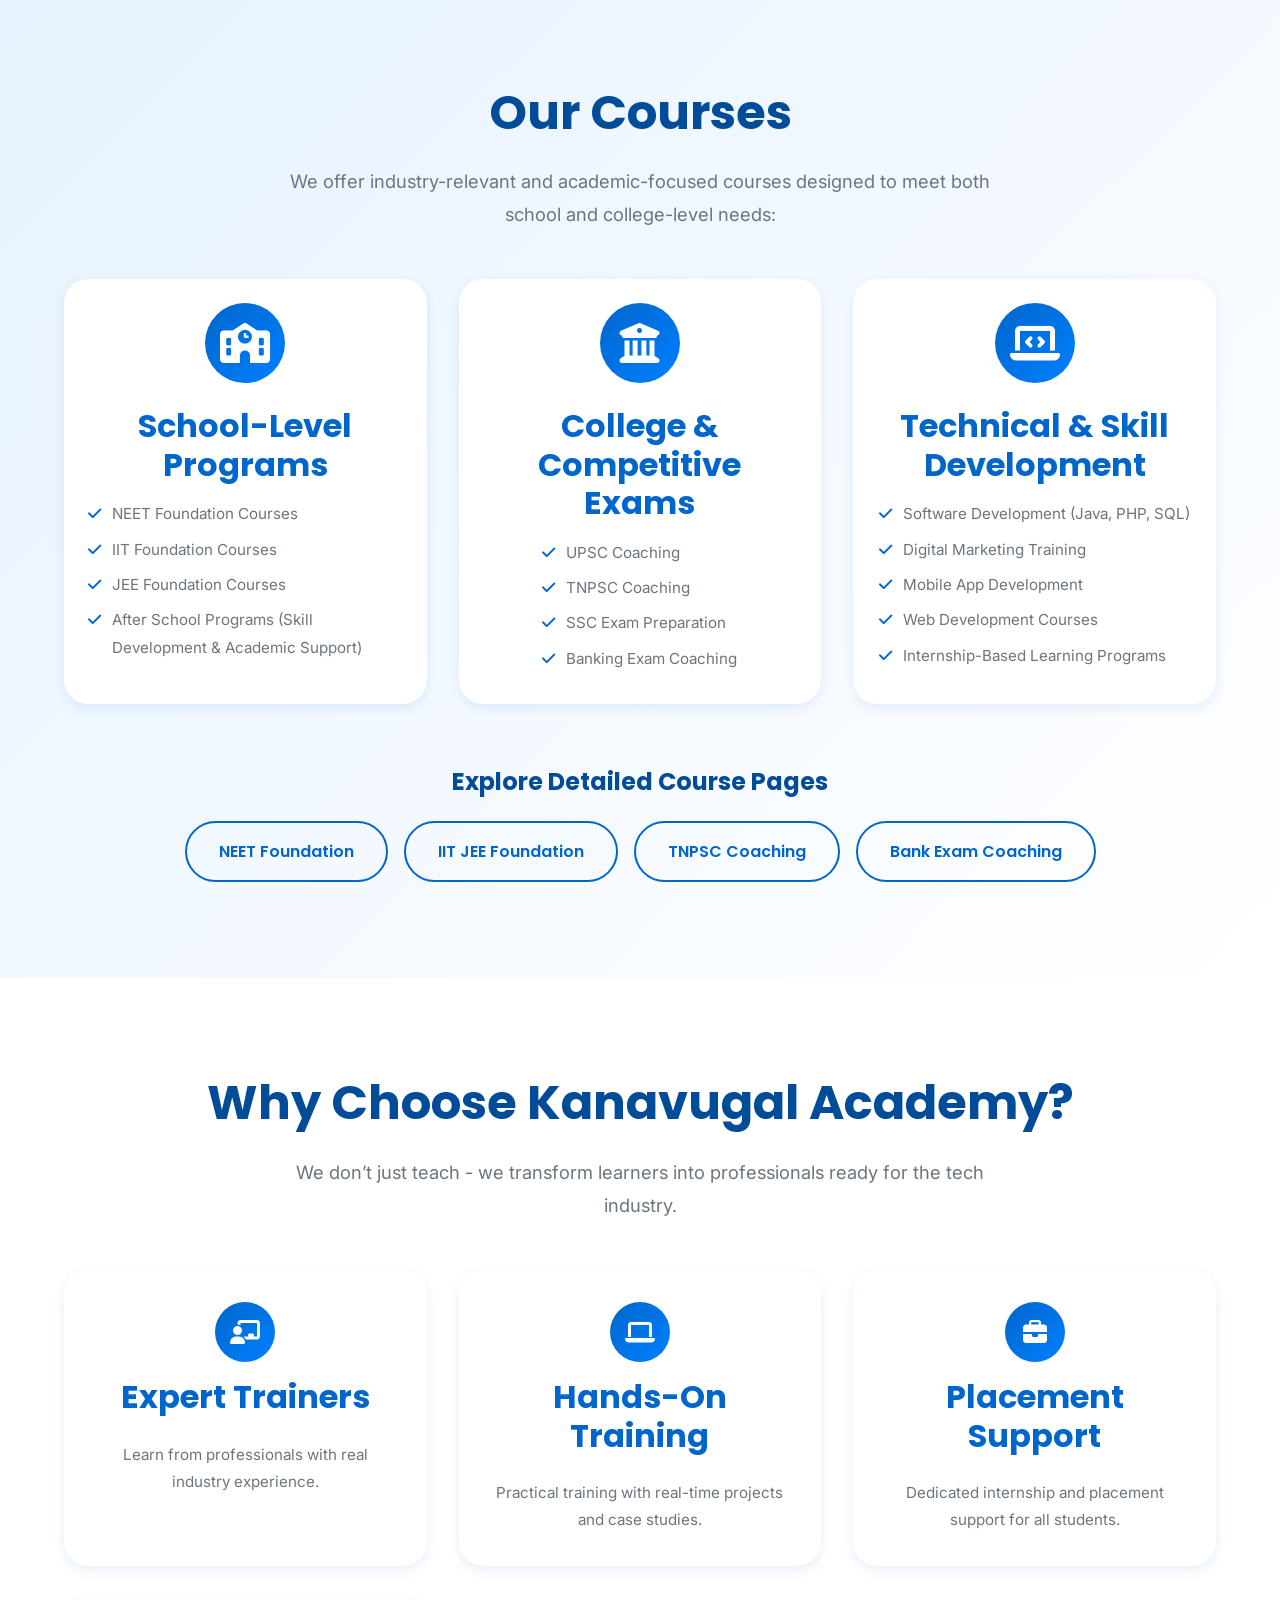
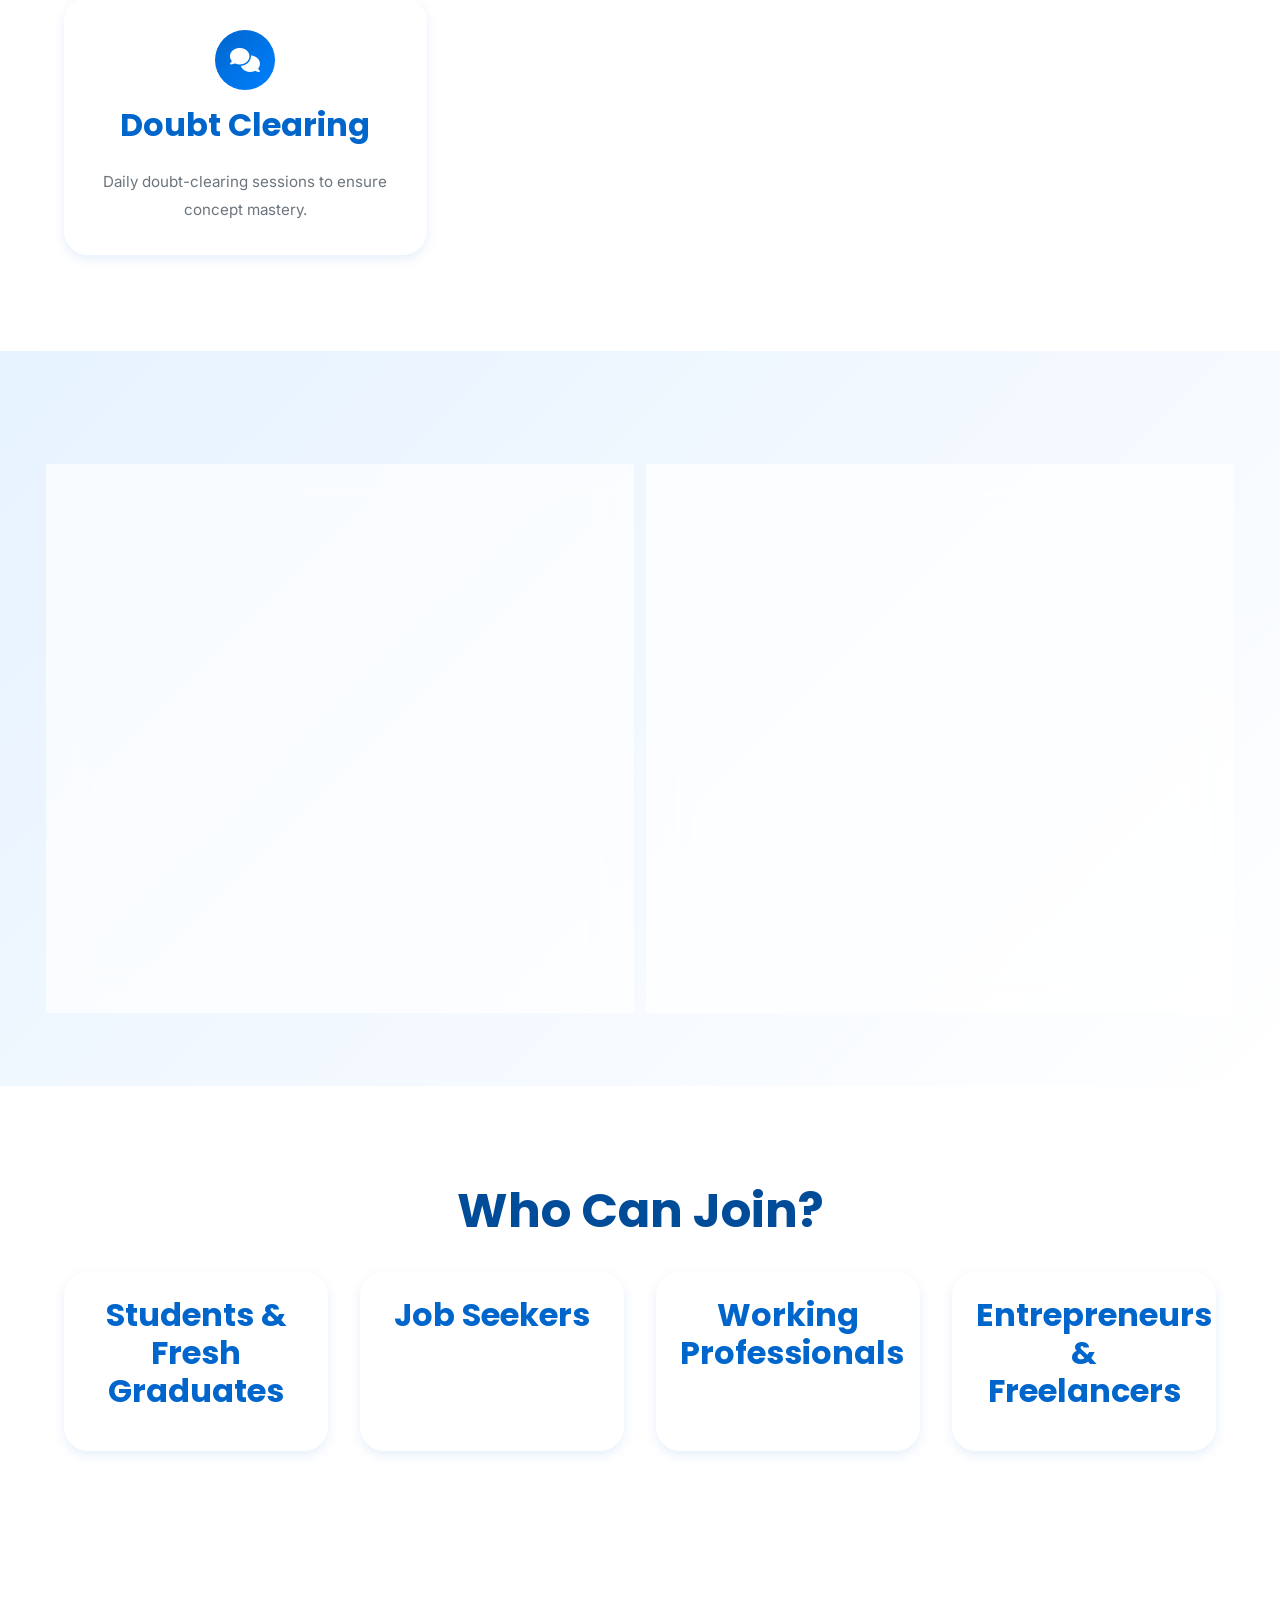
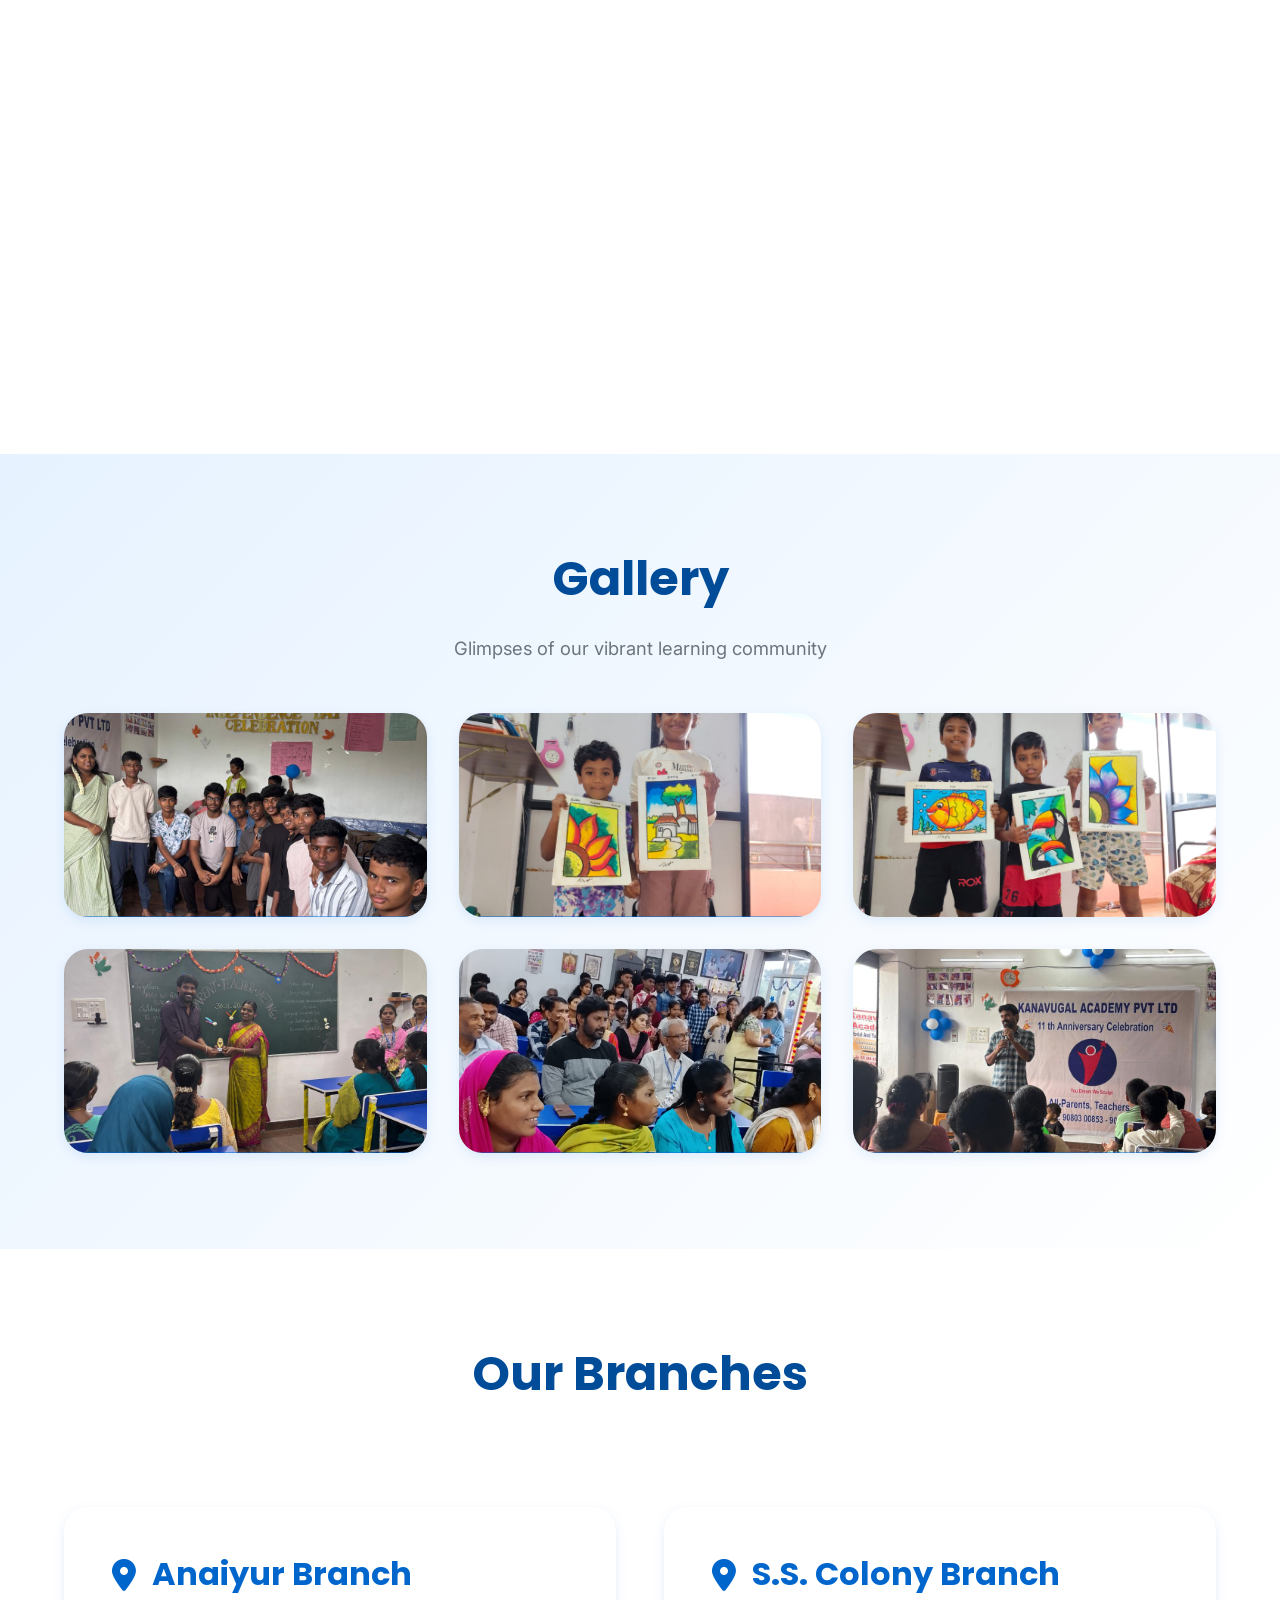
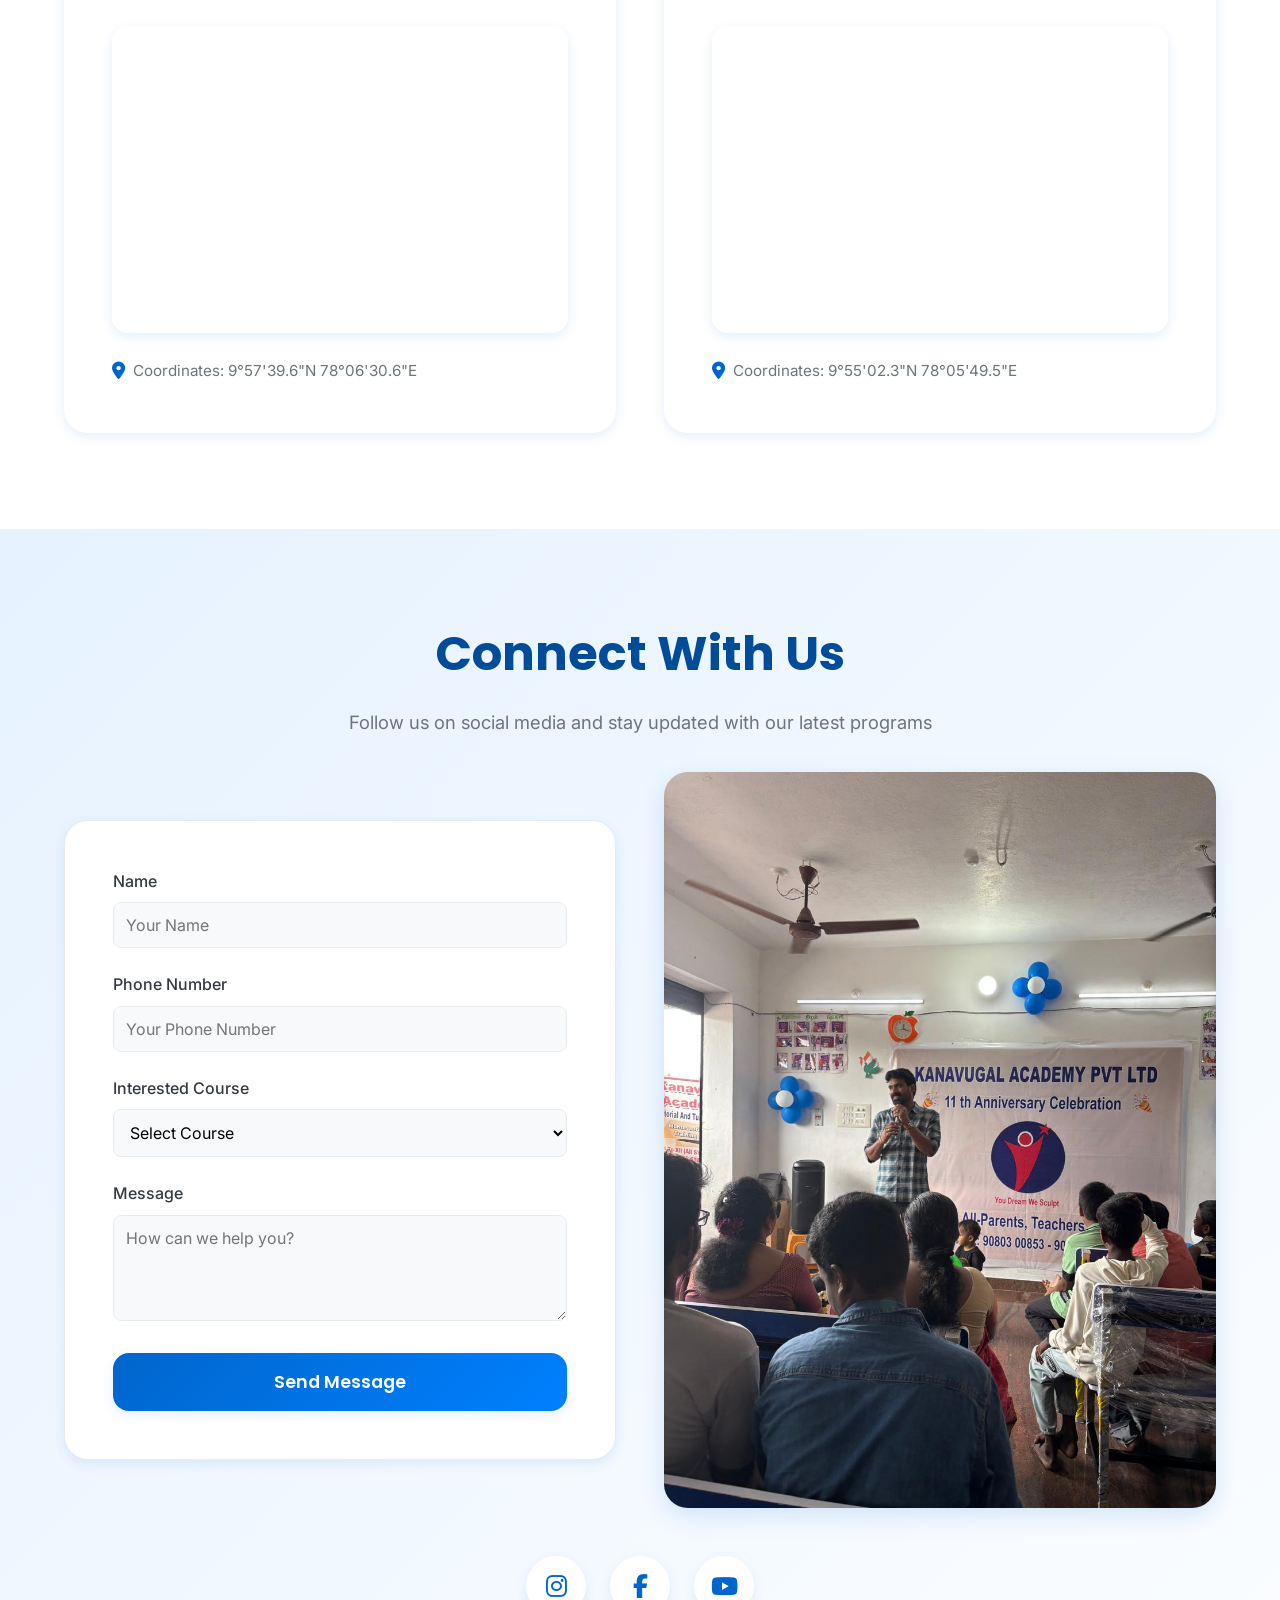
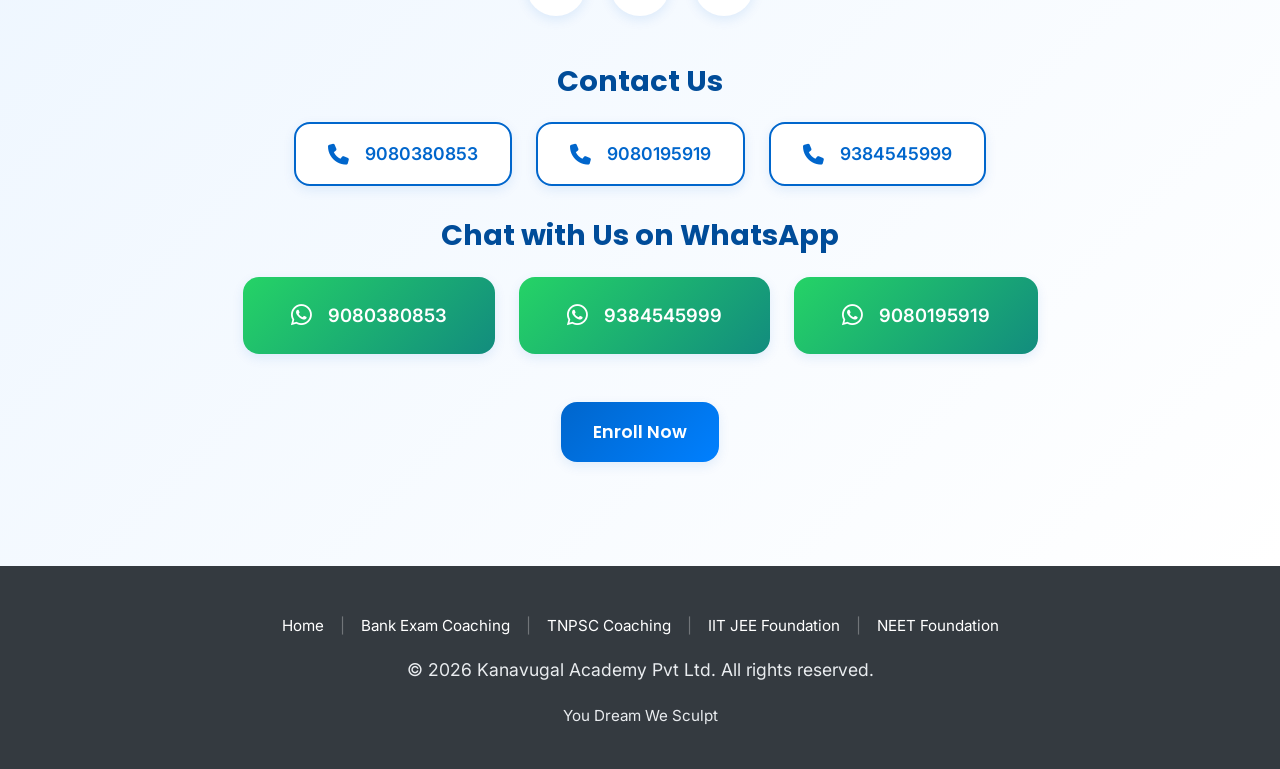
==== commit 02f92c08: "new changes" ====
--- a/index.html
+++ b/index.html
@@ -4,25 +4,95 @@
 <head>
     <meta charset="UTF-8">
     <meta name="viewport" content="width=device-width, initial-scale=1.0">
-    <meta name="description"
-        content="Looking for the best training institute in Tamil Nadu? Get industry-ready skills with expert trainers, real-time projects, and placement support at Kanavugal Academy.">
-    <meta name="keywords"
-        content="Best Training Institute in Tamil Nadu, Software Training Institute, Digital Marketing Course in Tamil Nadu, Web Development Training, Job-Oriented Courses, Internship Training Institute, IT Training Academy">
-    <title>Best Training Institute in Tamil Nadu | Job-Oriented Courses & Placement Support</title>
-
-    <!-- Google Fonts -->
+    <meta name="description" content="Kanavugal Academy offers expert coaching for TNPSC, NEET Foundation, IIT JEE Foundation, and Bank Exams in Madurai. Upgrade your skills with job-oriented courses.">
+    <meta name="keywords" content="Kanavugal Academy, Coaching Centre Madurai, TNPSC Coaching Madurai, NEET Coaching, IIT JEE Coaching, Bank Exam Coaching, Best Training Institute in Tamil Nadu">
+    <meta name="author" content="Kanavugal Academy">
+    <meta name="robots" content="index, follow">
+    <meta name="theme-color" content="#0066cc">
+
+    <!-- SEO Verification Placeholders -->
+    <meta name="google-site-verification" content="jSlAyYC9LrwwOKihXVBZaQAWUIvTxLBjJGa6F6Jgr1k">
+    <meta name="msvalidate.01" content="YOUR_BING_VERIFICATION_CODE">
+
+    <!-- Canonical URL -->
+    <link rel="canonical" href="https://kanavugalacademy.com/">
+
+    <!-- Favicons & Icons -->
+    <link rel="shortcut icon" href="./assets/logo.jpeg" type="image/x-icon">
+    <link rel="apple-touch-icon" sizes="180x180" href="./assets/apple-touch-icon.png">
+    <link rel="icon" type="image/png" sizes="32x32" href="./assets/favicon-32x32.png">
+    <link rel="icon" type="image/png" sizes="16x16" href="./assets/favicon-16x16.png">
+    <link rel="manifest" href="./manifest.json">
+
+    <title>Kanavugal Academy | Best Coaching Centre in Madurai & Skill Training</title>
+
+    <!-- Open Graph / Facebook -->
+    <meta property="og:type" content="website">
+    <meta property="og:title" content="Kanavugal Academy | Best Coaching Centre in Madurai & Skill Training">
+    <meta property="og:description" content="Kanavugal Academy offers expert coaching for TNPSC, NEET Foundation, IIT JEE Foundation, and Bank Exams in Madurai. Upgrade your skills with job-oriented courses.">
+    <meta property="og:url" content="https://kanavugalacademy.com/">
+    <meta property="og:image" content="https://kanavugalacademy.com/assets/og-image.png">
+    <meta property="og:site_name" content="Kanavugal Academy">
+    <meta property="og:locale" content="en_US">
+
+    <!-- Twitter -->
+    <meta name="twitter:card" content="summary_large_image">
+    <meta name="twitter:title" content="Kanavugal Academy | Best Coaching Centre in Madurai & Skill Training">
+    <meta name="twitter:description" content="Kanavugal Academy offers expert coaching for TNPSC, NEET Foundation, IIT JEE Foundation, and Bank Exams in Madurai. Upgrade your skills with job-oriented courses.">
+    <meta name="twitter:image" content="https://kanavugalacademy.com/assets/og-image.png">
+
+    <!-- Google Analytics (GA4) Placeholder -->
+    <!-- <script async src="https://www.googletagmanager.com/gtag/js?id=G-YOUR_GA4_CODE"></script>
+    <script>
+      window.dataLayer = window.dataLayer || [];
+      function gtag(){dataLayer.push(arguments);}
+      gtag('js', new Date());
+      gtag('config', 'G-YOUR_GA4_CODE');
+    </script> -->
+
+    <!-- EducationalOrganization JSON-LD Schema -->
+    <script type="application/ld+json">
+    {
+      "@context": "https://schema.org",
+      "@type": "EducationalOrganization",
+      "name": "Kanavugal Academy",
+      "url": "https://kanavugalacademy.com",
+      "logo": "https://kanavugalacademy.com/assets/logo.png",
+      "description": "Best Coaching Centre in Madurai for TNPSC, NEET Foundation, IIT JEE Foundation and Bank Exam Coaching.",
+      "telephone": "+919080380853",
+      "address": {
+        "@type": "PostalAddress",
+        "streetAddress": "Anaiyur & S.S. Colony",
+        "addressLocality": "Madurai",
+        "addressRegion": "Tamil Nadu",
+        "postalCode": "625017",
+        "addressCountry": "IN"
+      },
+      "sameAs": [
+        "https://www.facebook.com/share/1A8mV7ntUL/",
+        "https://www.instagram.com/kanavugal_academy?igsh=MWpjbHlkaHV3eWFyMg==",
+        "https://youtube.com/@kanavugalacademy?si=gkngZjti5xDNthuc"
+      ]
+    }
+    </script>
+
+    <!-- Google Fonts Preconnect & Preload Style -->
     <link rel="preconnect" href="https://fonts.googleapis.com">
     <link rel="preconnect" href="https://fonts.gstatic.com" crossorigin>
-    <link
-        href="https://fonts.googleapis.com/css2?family=Inter:wght@300;400;500;600;700&family=Poppins:wght@600;700;800&display=swap"
-        rel="stylesheet">
+    <link rel="preload" href="https://fonts.googleapis.com/css2?family=Inter:wght@300;400;500;600;700&family=Poppins:wght@600;700;800&display=swap" as="style" onload="this.onload=null;this.rel='stylesheet'">
+    <noscript>
+        <link href="https://fonts.googleapis.com/css2?family=Inter:wght@300;400;500;600;700&family=Poppins:wght@600;700;800&display=swap" rel="stylesheet">
+    </noscript>
+
+    <!-- Preloads -->
+    <link rel="preload" href="index.css" as="style">
+    <link rel="preload" href="script.js" as="script">
 
     <!-- Font Awesome -->
     <link rel="stylesheet" href="https://cdnjs.cloudflare.com/ajax/libs/font-awesome/6.4.0/css/all.min.css">
 
     <!-- Stylesheet -->
     <link rel="stylesheet" href="index.css">
-    <link rel="shortcut icon" href="./assets/logo.jpeg" type="image/x-icon">
 </head>
 
 <body>
@@ -30,7 +100,7 @@
     <header class="header">
         <nav class="nav container">
             <div class="logo">
-                <img src="./assets/logo.png" alt="Kanavugal Academy Logo" class="logo-img">
+                <img src="./assets/logo.png" alt="Kanavugal Academy Logo" class="logo-img" width="47" height="50">
                 <span>Kanavugal Academy</span>
             </div>
             <ul class="nav-links" id="navLinks">
@@ -50,6 +120,8 @@
         </nav>
     </header>
 
+    <main>
+
     <!-- Hero Section -->
     <section id="home" class="hero">
         <div class="container">
@@ -86,7 +158,7 @@
                     </p>
                 </div>
                 <div class="split-image-container">
-                    <img src="./assets/group1.jpeg" alt="About Kanavugal Academy" class="split-image">
+                    <img src="./assets/group1.jpeg" alt="Students training in a classroom at Kanavugal Academy" class="split-image" width="1280" height="960" loading="lazy">
                 </div>
             </div>
         </div>
@@ -147,7 +219,7 @@
             </div>
 
             <!-- Detailed Course Links -->
-            <div class="text-center scroll-reveal" style="margin-top: 4rem;">
+            <nav class="text-center scroll-reveal" style="margin-top: 4rem;" aria-label="Course detailed links">
                 <h3 style="color: var(--primary-blue-dark); margin-bottom: 1.5rem; font-size: 1.5rem;">Explore Detailed
                     Course Pages</h3>
                 <div style="display: flex; flex-wrap: wrap; justify-content: center; gap: 1rem;">
@@ -161,7 +233,7 @@
                         style="border-radius: 50px; font-size: 1rem;">Bank Exam Coaching</a>
                     <!-- Additional course links will be added here -->
                 </div>
-            </div>
+            </nav>
         </div>
     </section>
 
@@ -178,28 +250,28 @@
                     <div class="course-icon" style="width: 60px; height: 60px; font-size: 1.5rem; margin-bottom: 1rem;">
                         <i class="fas fa-chalkboard-teacher"></i>
                     </div>
-                    <h4>Expert Trainers</h4>
+                    <h3>Expert Trainers</h3>
                     <p>Learn from professionals with real industry experience.</p>
                 </div>
                 <div class="card staff-card scroll-reveal">
                     <div class="course-icon" style="width: 60px; height: 60px; font-size: 1.5rem; margin-bottom: 1rem;">
                         <i class="fas fa-laptop"></i>
                     </div>
-                    <h4>Hands-On Training</h4>
+                    <h3>Hands-On Training</h3>
                     <p>Practical training with real-time projects and case studies.</p>
                 </div>
                 <div class="card staff-card scroll-reveal">
                     <div class="course-icon" style="width: 60px; height: 60px; font-size: 1.5rem; margin-bottom: 1rem;">
                         <i class="fas fa-briefcase"></i>
                     </div>
-                    <h4>Placement Support</h4>
+                    <h3>Placement Support</h3>
                     <p>Dedicated internship and placement support for all students.</p>
                 </div>
                 <div class="card staff-card scroll-reveal">
                     <div class="course-icon" style="width: 60px; height: 60px; font-size: 1.5rem; margin-bottom: 1rem;">
                         <i class="fas fa-comments"></i>
                     </div>
-                    <h4>Doubt Clearing</h4>
+                    <h3>Doubt Clearing</h3>
                     <p>Daily doubt-clearing sessions to ensure concept mastery.</p>
                 </div>
             </div>
@@ -249,16 +321,16 @@
             <h2 class="scroll-reveal">Who Can Join?</h2>
             <div class="courses-grid scroll-reveal" style="margin-top: 2rem; margin-bottom: 4rem;">
                 <div class="card course-card" style="padding: 1.5rem;">
-                    <h4>Students & Fresh Graduates</h4>
+                    <h3>Students & Fresh Graduates</h3>
                 </div>
                 <div class="card course-card" style="padding: 1.5rem;">
-                    <h4>Job Seekers</h4>
+                    <h3>Job Seekers</h3>
                 </div>
                 <div class="card course-card" style="padding: 1.5rem;">
-                    <h4>Working Professionals</h4>
+                    <h3>Working Professionals</h3>
                 </div>
                 <div class="card course-card" style="padding: 1.5rem;">
-                    <h4>Entrepreneurs & Freelancers</h4>
+                    <h3>Entrepreneurs & Freelancers</h3>
                 </div>
             </div>
 
@@ -284,54 +356,54 @@
             <div class="gallery-grid">
                 <!-- Group Photo -->
                 <div class="gallery-item scroll-reveal">
-                    <img src="./assets/group4.jpeg" alt="Kanavugal Academy Group Photo">
+                    <img src="./assets/group4.jpeg" alt="Happy students and faculty members gathering at Kanavugal Academy" width="960" height="1280" loading="lazy">
                     <div class="gallery-caption">
-                        <h4>Our Learning Community</h4>
+                        <h3>Our Learning Community</h3>
                         <p>Students and faculty together</p>
                     </div>
                 </div>
 
                 <!-- NEW: Group Photo 5 -->
                 <div class="gallery-item scroll-reveal">
-                    <img src="./assets/group5.jpeg" alt="Group Photo">
+                    <img src="./assets/group5.jpeg" alt="Active learning and interactive class session at Kanavugal Academy" width="1600" height="1200" loading="lazy">
                     <div class="gallery-caption">
-                        <h4>Classroom Moments</h4>
+                        <h3>Classroom Moments</h3>
                         <p>Engaging learning sessions</p>
                     </div>
                 </div>
 
                 <!-- NEW: Group Photo 3 -->
                 <div class="gallery-item scroll-reveal">
-                    <img src="./assets/group3.jpeg" alt="Group Photo">
+                    <img src="./assets/group3.jpeg" alt="Students celebrating together in a classroom at Kanavugal Academy" width="1600" height="1200" loading="lazy">
                     <div class="gallery-caption">
-                        <h4>Team Spirit</h4>
+                        <h3>Team Spirit</h3>
                         <p>Building success together</p>
                     </div>
                 </div>
 
                 <!-- Parent-Teacher Meeting -->
                 <div class="gallery-item scroll-reveal">
-                    <img src="./assets/P&T meeting2.jpeg" alt="Parent-Teacher Meeting">
+                    <img src="./assets/P&T meeting2.jpeg" alt="Parents and teachers discussing student progress at the academy" width="960" height="1280" loading="lazy">
                     <div class="gallery-caption">
-                        <h4>Parent-Teacher Meeting</h4>
+                        <h3>Parent-Teacher Meeting</h3>
                         <p>Collaborative approach to education</p>
                     </div>
                 </div>
 
                 <!-- NEW: P&T Meeting 3 -->
                 <div class="gallery-item scroll-reveal">
-                    <img src="./assets/P&T meeting3.jpeg" alt="Parent-Teacher Interaction">
+                    <img src="./assets/P&T meeting3.jpeg" alt="Parent interacting with teacher during academic feedback session" width="1200" height="1600" loading="lazy">
                     <div class="gallery-caption">
-                        <h4>Interactive Sessions</h4>
+                        <h3>Interactive Sessions</h3>
                         <p>Discussing student progress</p>
                     </div>
                 </div>
 
                 <!-- Anniversary -->
                 <div class="gallery-item scroll-reveal">
-                    <img src="./assets/anniversary.jpeg" alt="Anniversary Celebration">
+                    <img src="./assets/anniversary.jpeg" alt="Anniversary celebration event and gathering at Kanavugal Academy" width="960" height="1280" loading="lazy">
                     <div class="gallery-caption">
-                        <h4>Anniversary Celebration</h4>
+                        <h3>Anniversary Celebration</h3>
                         <p>Celebrating milestones together</p>
                     </div>
                 </div>
@@ -438,7 +510,7 @@
 
                 <!-- Contact Side Image -->
                 <div class="split-image-container">
-                    <img src="./assets/anniversary.jpeg" alt="Contact Us" class="split-image">
+                    <img src="./assets/anniversary.jpeg" alt="Get in touch with Kanavugal Academy in Madurai" class="split-image" width="960" height="1280" loading="lazy">
                 </div>
             </div>
 
@@ -501,9 +573,22 @@
         </div>
     </section>
 
+    </main>
+
     <!-- Footer -->
     <footer class="footer">
         <div class="container">
+            <nav class="footer-nav" aria-label="Footer Navigation" style="margin-bottom: var(--spacing-sm); display: flex; flex-wrap: wrap; justify-content: center; gap: var(--spacing-sm); font-size: 0.95rem;">
+                <a href="index.html" style="color: var(--white); text-decoration: none;">Home</a>
+                <span style="color: rgba(255,255,255,0.3);">|</span>
+                <a href="bank-exam-coaching-madurai.html" style="color: var(--white); text-decoration: none;">Bank Exam Coaching</a>
+                <span style="color: rgba(255,255,255,0.3);">|</span>
+                <a href="tnpsc-coaching-centre-madurai.html" style="color: var(--white); text-decoration: none;">TNPSC Coaching</a>
+                <span style="color: rgba(255,255,255,0.3);">|</span>
+                <a href="iit-jee-foundation-courses.html" style="color: var(--white); text-decoration: none;">IIT JEE Foundation</a>
+                <span style="color: rgba(255,255,255,0.3);">|</span>
+                <a href="neet-foundation-courses.html" style="color: var(--white); text-decoration: none;">NEET Foundation</a>
+            </nav>
             <p>&copy; <span id="day"></span> Kanavugal Academy Pvt Ltd. All rights reserved.</p>
             <p style="font-size: 0.95rem; margin-top: 0.5rem;">You Dream We Sculpt</p>
         </div>
